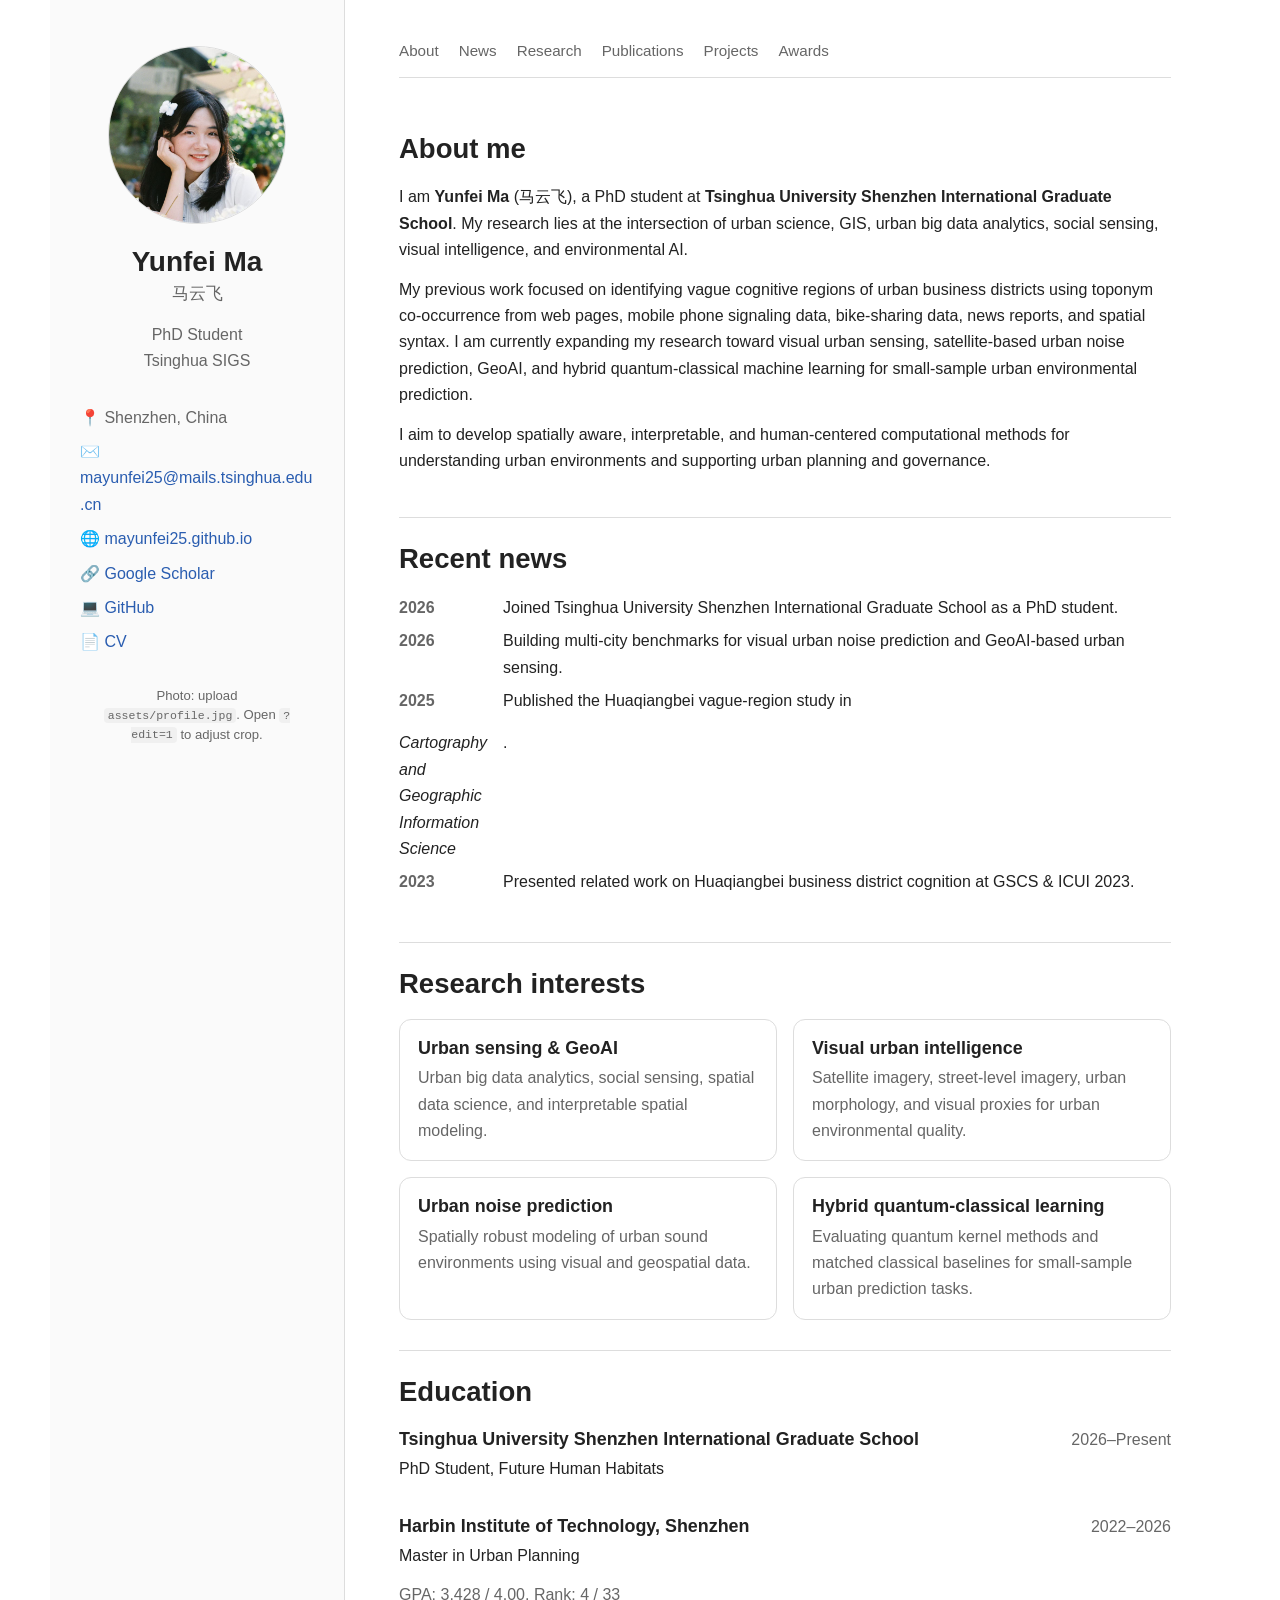
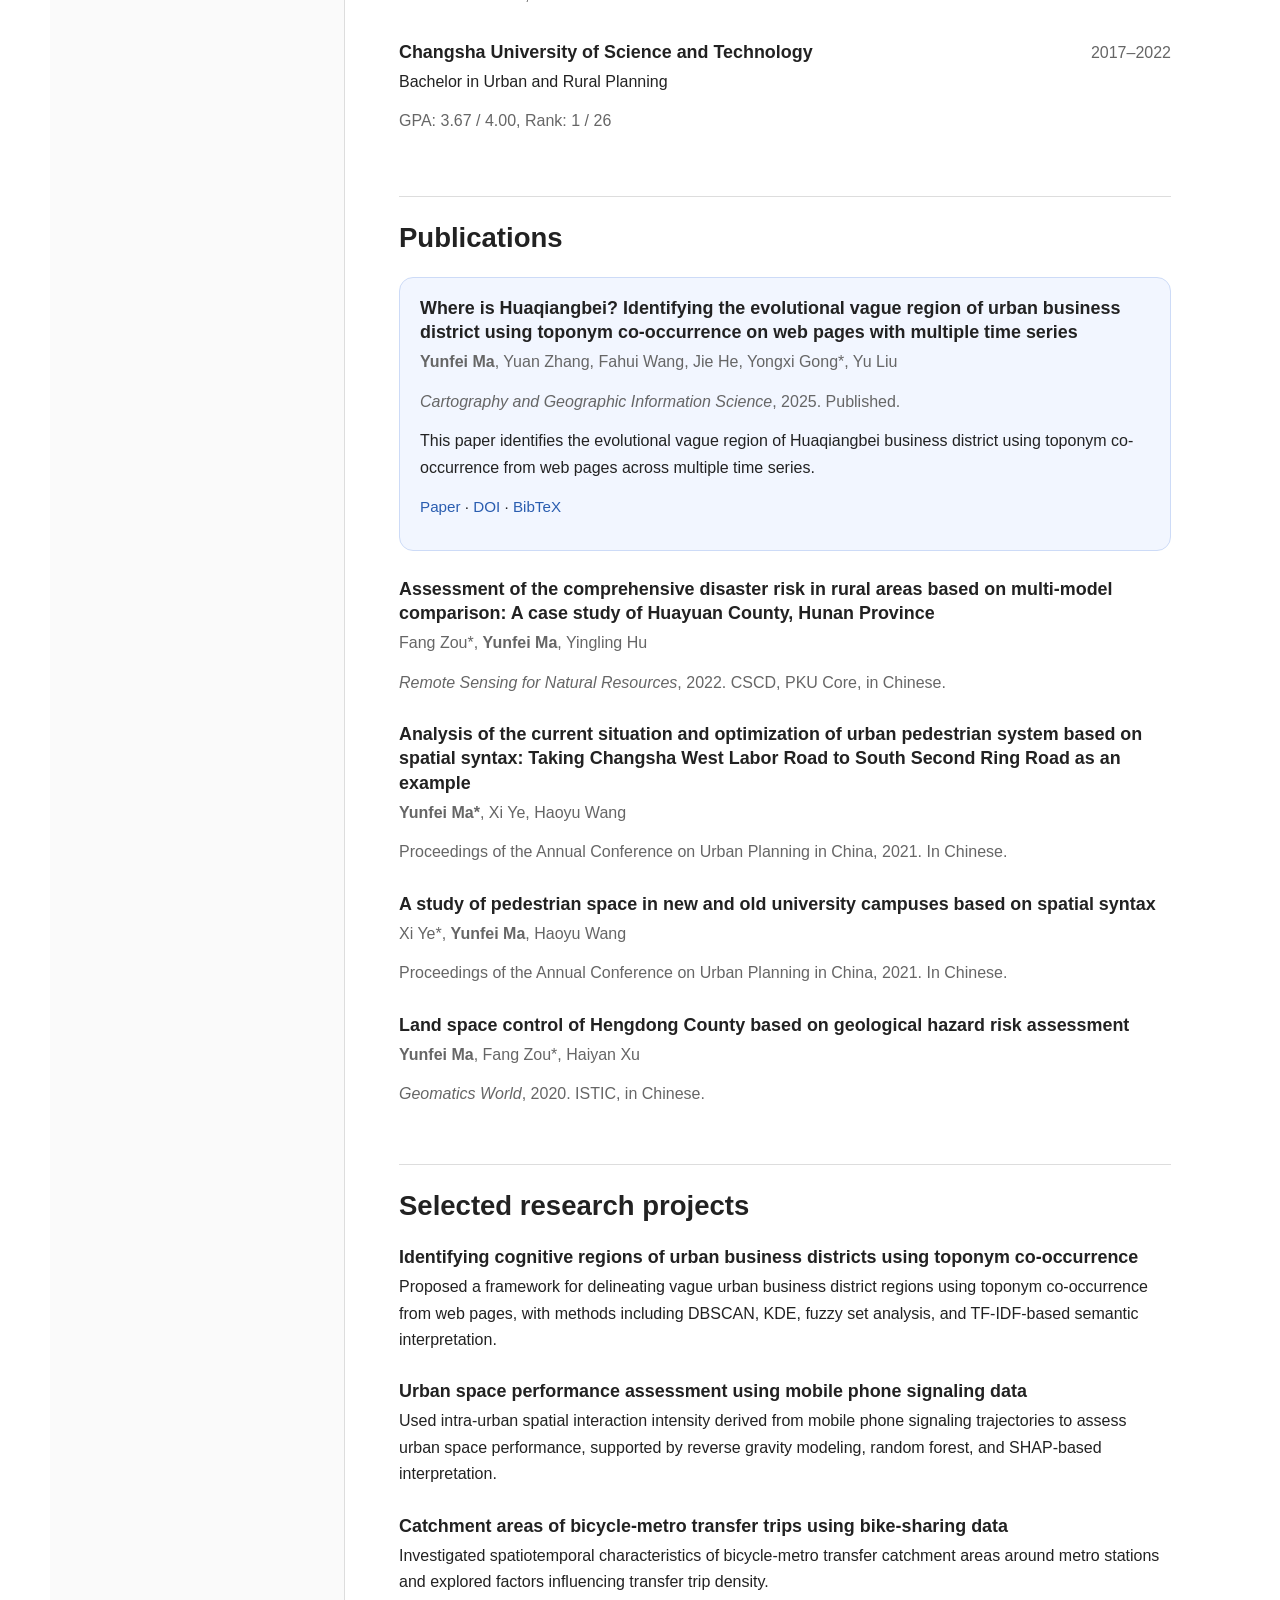
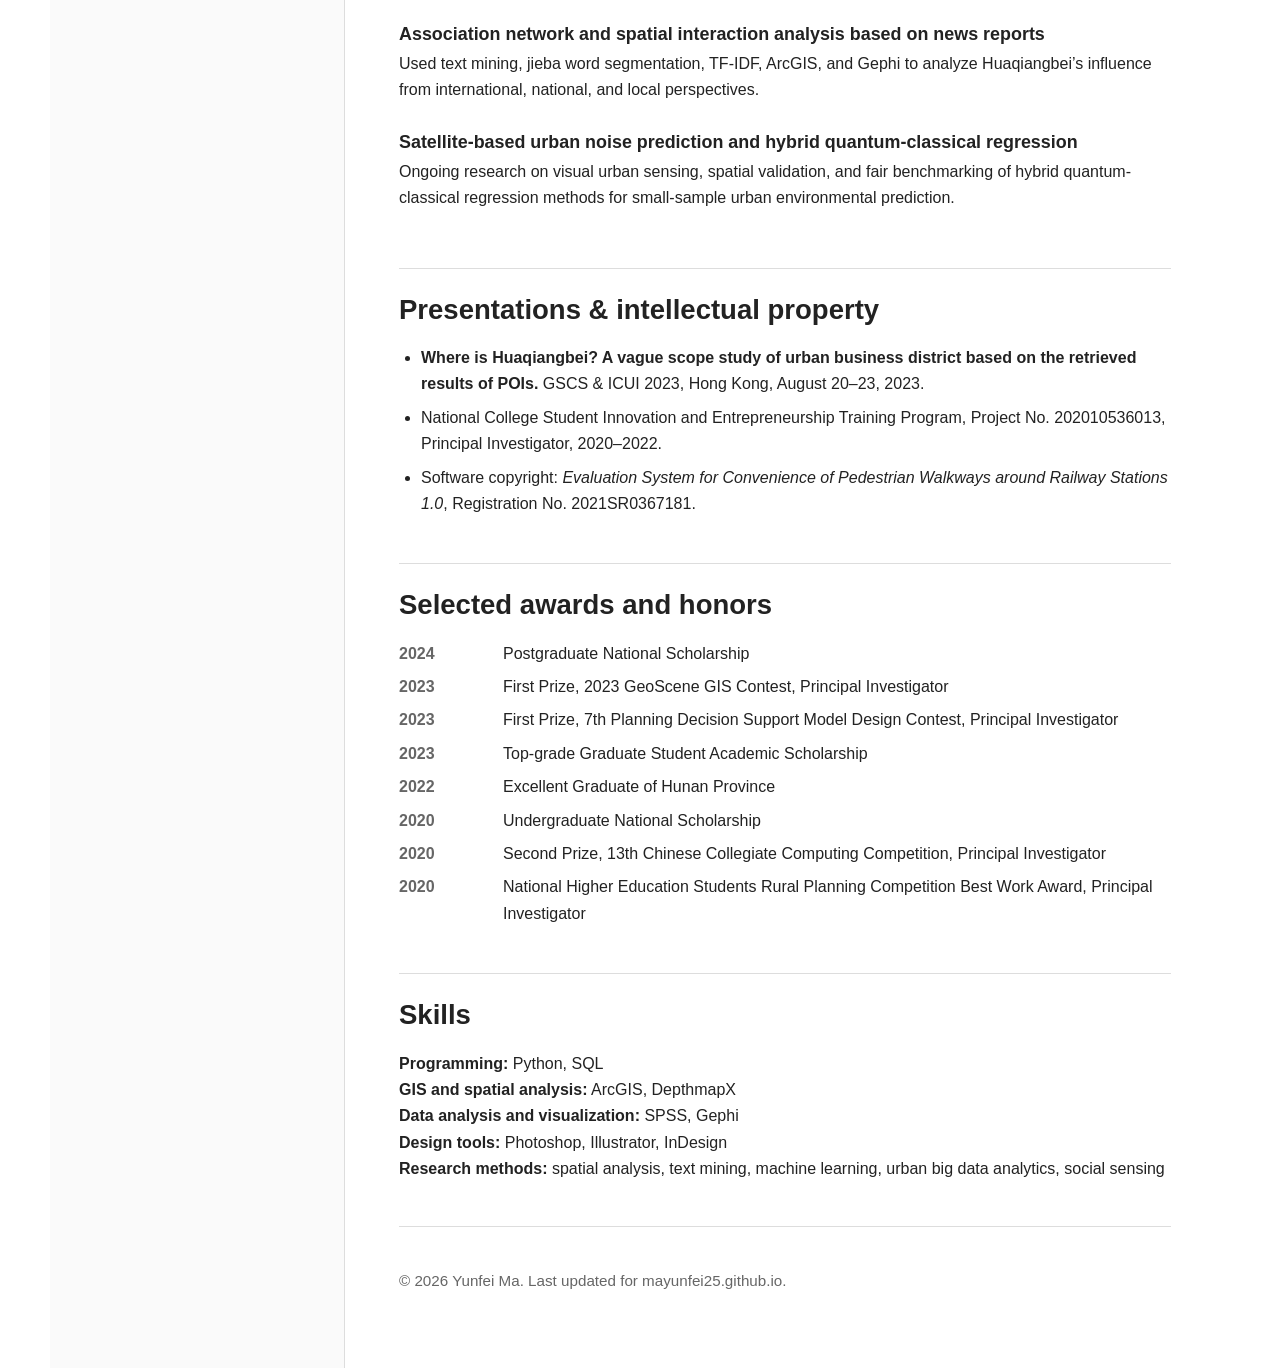
==== index.html @ 568a724b "Add files via upload" ====
<!DOCTYPE html>
<html lang="en">
<head>
  <meta charset="UTF-8" />
  <meta name="viewport" content="width=device-width, initial-scale=1.0" />
  <title>Yunfei Ma | Academic Homepage</title>
  <meta name="description" content="Yunfei Ma's academic homepage: urban sensing, GeoAI, urban big data analytics, visual intelligence, and environmental AI." />
  <link rel="stylesheet" href="styles.css" />
</head>

<body>
  <div class="page">
    <aside class="sidebar">
      <div class="profile">
        <div class="portrait-frame" aria-label="Yunfei Ma portrait">
          <img
            class="portrait"
            src="assets/profile.jpg"
            alt="Yunfei Ma portrait"
            onerror="this.style.display='none';"
          />
          <div class="portrait-fallback">YM</div>
        </div>

        <h1>Yunfei Ma</h1>
        <p class="name-cn">马云飞</p>
        <p class="role">
          PhD Student<br />
          Tsinghua SIGS
        </p>

        <ul class="profile-list">
          <li>📍 Shenzhen, China</li>
          <li>✉️ <a href="mailto:mayunfei25@mails.tsinghua.edu.cn">mayunfei25@mails.tsinghua.edu.cn</a></li>
          <li>🌐 <a href="https://mayunfei25.github.io/">mayunfei25.github.io</a></li>
          <li>🔗 <a href="#">Google Scholar</a></li>
          <li>💻 <a href="#">GitHub</a></li>
          <li>📄 <a href="#">CV</a></li>
        </ul>

        <p class="photo-note">
          Photo: upload <code>assets/profile.jpg</code>. Open <code>?edit=1</code> to adjust crop.
        </p>
      </div>
    </aside>

    <main class="content">
      <nav class="topnav">
        <a href="#about">About</a>
        <a href="#news">News</a>
        <a href="#research">Research</a>
        <a href="#publications">Publications</a>
        <a href="#projects">Projects</a>
        <a href="#awards">Awards</a>
      </nav>

      <section id="about" class="section">
        <h2>About me</h2>
        <p>
          I am <strong>Yunfei Ma</strong> (马云飞), a PhD student at
          <strong>Tsinghua University Shenzhen International Graduate School</strong>.
          My research lies at the intersection of urban science, GIS, urban big data analytics,
          social sensing, visual intelligence, and environmental AI.
        </p>
        <p>
          My previous work focused on identifying vague cognitive regions of urban business districts
          using toponym co-occurrence from web pages, mobile phone signaling data, bike-sharing data,
          news reports, and spatial syntax. I am currently expanding my research toward visual urban sensing,
          satellite-based urban noise prediction, GeoAI, and hybrid quantum-classical machine learning for
          small-sample urban environmental prediction.
        </p>
        <p>
          I aim to develop spatially aware, interpretable, and human-centered computational methods
          for understanding urban environments and supporting urban planning and governance.
        </p>
      </section>

      <section id="news" class="section">
        <h2>Recent news</h2>
        <ul class="news-list">
          <li><span>2026</span> Joined Tsinghua University Shenzhen International Graduate School as a PhD student.</li>
          <li><span>2026</span> Building multi-city benchmarks for visual urban noise prediction and GeoAI-based urban sensing.</li>
          <li><span>2025</span> Published the Huaqiangbei vague-region study in <em>Cartography and Geographic Information Science</em>.</li>
          <li><span>2023</span> Presented related work on Huaqiangbei business district cognition at GSCS &amp; ICUI 2023.</li>
        </ul>
      </section>

      <section id="research" class="section">
        <h2>Research interests</h2>
        <div class="interest-grid">
          <div>
            <h3>Urban sensing &amp; GeoAI</h3>
            <p>Urban big data analytics, social sensing, spatial data science, and interpretable spatial modeling.</p>
          </div>
          <div>
            <h3>Visual urban intelligence</h3>
            <p>Satellite imagery, street-level imagery, urban morphology, and visual proxies for urban environmental quality.</p>
          </div>
          <div>
            <h3>Urban noise prediction</h3>
            <p>Spatially robust modeling of urban sound environments using visual and geospatial data.</p>
          </div>
          <div>
            <h3>Hybrid quantum-classical learning</h3>
            <p>Evaluating quantum kernel methods and matched classical baselines for small-sample urban prediction tasks.</p>
          </div>
        </div>
      </section>

      <section id="education" class="section">
        <h2>Education</h2>

        <div class="entry">
          <div class="entry-main">
            <h3>Tsinghua University Shenzhen International Graduate School</h3>
            <p>PhD Student, Future Human Habitats</p>
          </div>
          <div class="entry-date">2026–Present</div>
        </div>

        <div class="entry">
          <div class="entry-main">
            <h3>Harbin Institute of Technology, Shenzhen</h3>
            <p>Master in Urban Planning</p>
            <p class="muted">GPA: 3.428 / 4.00, Rank: 4 / 33</p>
          </div>
          <div class="entry-date">2022–2026</div>
        </div>

        <div class="entry">
          <div class="entry-main">
            <h3>Changsha University of Science and Technology</h3>
            <p>Bachelor in Urban and Rural Planning</p>
            <p class="muted">GPA: 3.67 / 4.00, Rank: 1 / 26</p>
          </div>
          <div class="entry-date">2017–2022</div>
        </div>
      </section>

      <section id="publications" class="section">
        <h2>Publications</h2>

        <article class="publication featured">
          <h3>
            Where is Huaqiangbei? Identifying the evolutional vague region of urban business district using
            toponym co-occurrence on web pages with multiple time series
          </h3>
          <p class="authors">
            <strong>Yunfei Ma</strong>, Yuan Zhang, Fahui Wang, Jie He, Yongxi Gong*, Yu Liu
          </p>
          <p class="venue">
            <em>Cartography and Geographic Information Science</em>, 2025. Published.
          </p>
          <p>
            This paper identifies the evolutional vague region of Huaqiangbei business district using
            toponym co-occurrence from web pages across multiple time series.
          </p>
          <p class="links">
            <a href="#">Paper</a> · <a href="#">DOI</a> · <a href="#">BibTeX</a>
          </p>
        </article>

        <article class="publication">
          <h3>
            Assessment of the comprehensive disaster risk in rural areas based on multi-model comparison:
            A case study of Huayuan County, Hunan Province
          </h3>
          <p class="authors">Fang Zou*, <strong>Yunfei Ma</strong>, Yingling Hu</p>
          <p class="venue"><em>Remote Sensing for Natural Resources</em>, 2022. CSCD, PKU Core, in Chinese.</p>
        </article>

        <article class="publication">
          <h3>
            Analysis of the current situation and optimization of urban pedestrian system based on spatial syntax:
            Taking Changsha West Labor Road to South Second Ring Road as an example
          </h3>
          <p class="authors"><strong>Yunfei Ma*</strong>, Xi Ye, Haoyu Wang</p>
          <p class="venue">Proceedings of the Annual Conference on Urban Planning in China, 2021. In Chinese.</p>
        </article>

        <article class="publication">
          <h3>A study of pedestrian space in new and old university campuses based on spatial syntax</h3>
          <p class="authors">Xi Ye*, <strong>Yunfei Ma</strong>, Haoyu Wang</p>
          <p class="venue">Proceedings of the Annual Conference on Urban Planning in China, 2021. In Chinese.</p>
        </article>

        <article class="publication">
          <h3>Land space control of Hengdong County based on geological hazard risk assessment</h3>
          <p class="authors"><strong>Yunfei Ma</strong>, Fang Zou*, Haiyan Xu</p>
          <p class="venue"><em>Geomatics World</em>, 2020. ISTIC, in Chinese.</p>
        </article>
      </section>

      <section id="projects" class="section">
        <h2>Selected research projects</h2>

        <article class="project">
          <h3>Identifying cognitive regions of urban business districts using toponym co-occurrence</h3>
          <p>
            Proposed a framework for delineating vague urban business district regions using toponym co-occurrence
            from web pages, with methods including DBSCAN, KDE, fuzzy set analysis, and TF-IDF-based semantic interpretation.
          </p>
        </article>

        <article class="project">
          <h3>Urban space performance assessment using mobile phone signaling data</h3>
          <p>
            Used intra-urban spatial interaction intensity derived from mobile phone signaling trajectories to assess
            urban space performance, supported by reverse gravity modeling, random forest, and SHAP-based interpretation.
          </p>
        </article>

        <article class="project">
          <h3>Catchment areas of bicycle-metro transfer trips using bike-sharing data</h3>
          <p>
            Investigated spatiotemporal characteristics of bicycle-metro transfer catchment areas around metro stations
            and explored factors influencing transfer trip density.
          </p>
        </article>

        <article class="project">
          <h3>Association network and spatial interaction analysis based on news reports</h3>
          <p>
            Used text mining, jieba word segmentation, TF-IDF, ArcGIS, and Gephi to analyze Huaqiangbei’s influence
            from international, national, and local perspectives.
          </p>
        </article>

        <article class="project">
          <h3>Satellite-based urban noise prediction and hybrid quantum-classical regression</h3>
          <p>
            Ongoing research on visual urban sensing, spatial validation, and fair benchmarking of hybrid
            quantum-classical regression methods for small-sample urban environmental prediction.
          </p>
        </article>
      </section>

      <section id="presentations" class="section">
        <h2>Presentations &amp; intellectual property</h2>
        <ul>
          <li>
            <strong>Where is Huaqiangbei? A vague scope study of urban business district based on the retrieved results of POIs.</strong>
            GSCS &amp; ICUI 2023, Hong Kong, August 20–23, 2023.
          </li>
          <li>
            National College Student Innovation and Entrepreneurship Training Program,
            Project No. 202010536013, Principal Investigator, 2020–2022.
          </li>
          <li>
            Software copyright: <em>Evaluation System for Convenience of Pedestrian Walkways around Railway Stations 1.0</em>,
            Registration No. 2021SR0367181.
          </li>
        </ul>
      </section>

      <section id="awards" class="section">
        <h2>Selected awards and honors</h2>
        <ul class="award-list">
          <li><span>2024</span> Postgraduate National Scholarship</li>
          <li><span>2023</span> First Prize, 2023 GeoScene GIS Contest, Principal Investigator</li>
          <li><span>2023</span> First Prize, 7th Planning Decision Support Model Design Contest, Principal Investigator</li>
          <li><span>2023</span> Top-grade Graduate Student Academic Scholarship</li>
          <li><span>2022</span> Excellent Graduate of Hunan Province</li>
          <li><span>2020</span> Undergraduate National Scholarship</li>
          <li><span>2020</span> Second Prize, 13th Chinese Collegiate Computing Competition, Principal Investigator</li>
          <li><span>2020</span> National Higher Education Students Rural Planning Competition Best Work Award, Principal Investigator</li>
        </ul>
      </section>

      <section id="skills" class="section">
        <h2>Skills</h2>
        <p>
          <strong>Programming:</strong> Python, SQL<br />
          <strong>GIS and spatial analysis:</strong> ArcGIS, DepthmapX<br />
          <strong>Data analysis and visualization:</strong> SPSS, Gephi<br />
          <strong>Design tools:</strong> Photoshop, Illustrator, InDesign<br />
          <strong>Research methods:</strong> spatial analysis, text mining, machine learning, urban big data analytics, social sensing
        </p>
      </section>

      <footer class="footer">
        <p>© 2026 Yunfei Ma. Last updated for mayunfei25.github.io.</p>
      </footer>
    </main>
  </div>

  <div id="cropEditor" class="crop-editor" aria-live="polite">
    <div class="crop-editor-header">
      <strong>Photo crop editor</strong>
      <button type="button" id="closeCropEditor">×</button>
    </div>

    <p class="crop-editor-help">
      Drag sliders until the portrait looks right. Then copy the CSS values into <code>styles.css</code>.
    </p>

    <label>
      Left / right
      <input id="cropX" type="range" min="0" max="100" step="1" value="50" />
      <span id="cropXValue">50%</span>
    </label>

    <label>
      Up / down
      <input id="cropY" type="range" min="0" max="100" step="1" value="38" />
      <span id="cropYValue">38%</span>
    </label>

    <label>
      Zoom
      <input id="cropScale" type="range" min="1" max="2" step="0.01" value="1.10" />
      <span id="cropScaleValue">1.10</span>
    </label>

    <div class="crop-editor-actions">
      <button type="button" id="copyCropCss">Copy CSS</button>
      <button type="button" id="resetCrop">Reset</button>
    </div>

    <textarea id="cropCssOutput" readonly></textarea>
  </div>

  <script src="script.js"></script>
</body>
</html>
---- styles.css ----
* {
  box-sizing: border-box;
}

:root {
  --text: #222222;
  --muted: #666666;
  --light: #f7f7f7;
  --line: #dddddd;
  --link: #2a5db0;
  --link-hover: #123f7a;
  --sidebar: #fafafa;
  --accent-bg: #f2f6ff;
  --accent-line: #cddbf7;
  --max-width: 1180px;

  /* Default portrait crop. You can replace these after using ?edit=1. */
  --portrait-x: 50%;
  --portrait-y: 38%;
  --portrait-scale: 1.10;
}

html {
  scroll-behavior: smooth;
}

body {
  margin: 0;
  color: var(--text);
  background: #ffffff;
  font-family: -apple-system, BlinkMacSystemFont, "Segoe UI", Roboto, "Helvetica Neue",
    Arial, "PingFang SC", "Microsoft YaHei", sans-serif;
  font-size: 16px;
  line-height: 1.65;
}

a {
  color: var(--link);
  text-decoration: none;
}

a:hover {
  color: var(--link-hover);
  text-decoration: underline;
}

code {
  font-family: "SFMono-Regular", Consolas, "Liberation Mono", Menlo, monospace;
  font-size: 0.88em;
  background: #f0f0f0;
  padding: 0.08rem 0.25rem;
  border-radius: 4px;
}

.page {
  max-width: var(--max-width);
  margin: 0 auto;
  display: grid;
  grid-template-columns: 295px minmax(0, 1fr);
  min-height: 100vh;
}

.sidebar {
  border-right: 1px solid var(--line);
  background: var(--sidebar);
  padding: 46px 30px;
}

.profile {
  position: sticky;
  top: 36px;
  text-align: center;
}

.portrait-frame {
  position: relative;
  width: 178px;
  height: 178px;
  margin: 0 auto;
  border-radius: 50%;
  overflow: hidden;
  border: 1px solid var(--line);
  background: #ffffff;
}

.portrait {
  position: relative;
  z-index: 2;
  width: 100%;
  height: 100%;
  display: block;
  object-fit: cover;
  object-position: var(--portrait-x) var(--portrait-y);
  transform: scale(var(--portrait-scale));
  transform-origin: var(--portrait-x) var(--portrait-y);
}

.portrait-fallback {
  position: absolute;
  inset: 0;
  z-index: 1;
  display: grid;
  place-items: center;
  background: linear-gradient(135deg, #f2f2f2, #e8e8e8);
  color: #777777;
  font-size: 2.4rem;
  font-weight: 700;
  letter-spacing: 0.02em;
}

.profile h1 {
  margin: 22px 0 2px;
  font-size: 1.75rem;
  line-height: 1.15;
}

.name-cn {
  margin: 0 0 14px;
  color: var(--muted);
  font-size: 1.05rem;
}

.role {
  color: var(--muted);
  margin: 0 0 22px;
}

.profile-list {
  list-style: none;
  padding: 0;
  margin: 0;
  text-align: left;
  display: inline-block;
  word-break: break-word;
}

.profile-list li {
  margin: 8px 0;
  color: var(--muted);
}

.photo-note {
  margin: 22px auto 0;
  max-width: 210px;
  color: var(--muted);
  font-size: 0.82rem;
  line-height: 1.45;
}

.content {
  padding: 38px 54px 60px;
  max-width: 880px;
}

.topnav {
  border-bottom: 1px solid var(--line);
  padding-bottom: 14px;
  margin-bottom: 30px;
  display: flex;
  gap: 20px;
  flex-wrap: wrap;
  font-size: 0.95rem;
}

.topnav a {
  color: var(--muted);
}

.topnav a:hover {
  color: var(--text);
}

.section {
  padding: 24px 0 30px;
  border-bottom: 1px solid var(--line);
}

.section h2 {
  margin: 0 0 18px;
  font-size: 1.72rem;
  line-height: 1.25;
  font-weight: 700;
}

.section h3 {
  margin: 0 0 5px;
  font-size: 1.12rem;
  line-height: 1.35;
}

.section p {
  margin: 0 0 13px;
}

.muted,
.authors,
.venue,
.entry-date {
  color: var(--muted);
}

ul {
  padding-left: 22px;
  margin-top: 0;
}

li {
  margin: 7px 0;
}

.news-list,
.award-list {
  list-style: none;
  padding-left: 0;
}

.news-list li,
.award-list li {
  display: grid;
  grid-template-columns: 88px 1fr;
  gap: 16px;
}

.news-list span,
.award-list span {
  font-weight: 700;
  color: var(--muted);
}

.interest-grid {
  display: grid;
  grid-template-columns: 1fr 1fr;
  gap: 16px;
}

.interest-grid div {
  border: 1px solid var(--line);
  border-radius: 12px;
  padding: 16px 18px;
  background: #ffffff;
}

.interest-grid p {
  color: var(--muted);
  margin-bottom: 0;
}

.entry {
  display: grid;
  grid-template-columns: 1fr auto;
  gap: 18px;
  margin: 18px 0;
}

.project,
.publication {
  margin: 22px 0 26px;
}

.publication.featured {
  border: 1px solid var(--accent-line);
  background: var(--accent-bg);
  border-radius: 14px;
  padding: 18px 20px;
}

.links {
  font-size: 0.95rem;
}

.footer {
  padding-top: 26px;
  color: var(--muted);
  font-size: 0.95rem;
}

/* Interactive crop editor. It only appears when the URL contains ?edit=1. */
.crop-editor {
  display: none;
  position: fixed;
  right: 22px;
  bottom: 22px;
  z-index: 9999;
  width: min(360px, calc(100vw - 44px));
  background: #ffffff;
  border: 1px solid var(--line);
  border-radius: 14px;
  box-shadow: 0 18px 60px rgba(0, 0, 0, 0.18);
  padding: 16px;
}

.crop-editor.is-visible {
  display: block;
}

.crop-editor-header {
  display: flex;
  justify-content: space-between;
  align-items: center;
  gap: 12px;
}

.crop-editor-header button {
  border: 0;
  background: #f0f0f0;
  border-radius: 999px;
  width: 28px;
  height: 28px;
  cursor: pointer;
  font-size: 18px;
}

.crop-editor-help {
  color: var(--muted);
  font-size: 0.9rem;
  margin: 10px 0 14px;
}

.crop-editor label {
  display: grid;
  grid-template-columns: 88px 1fr 48px;
  gap: 10px;
  align-items: center;
  margin: 12px 0;
  color: var(--muted);
  font-size: 0.92rem;
}

.crop-editor input[type="range"] {
  width: 100%;
}

.crop-editor-actions {
  display: flex;
  gap: 8px;
  margin: 14px 0 10px;
}

.crop-editor-actions button {
  border: 1px solid var(--line);
  background: #f7f7f7;
  border-radius: 8px;
  padding: 8px 10px;
  cursor: pointer;
}

.crop-editor textarea {
  width: 100%;
  min-height: 92px;
  resize: vertical;
  border: 1px solid var(--line);
  border-radius: 8px;
  padding: 10px;
  font-family: "SFMono-Regular", Consolas, "Liberation Mono", Menlo, monospace;
  font-size: 0.82rem;
  color: var(--text);
}

@media (max-width: 860px) {
  .page {
    display: block;
  }

  .sidebar {
    border-right: 0;
    border-bottom: 1px solid var(--line);
    padding: 28px 22px;
  }

  .profile {
    position: static;
  }

  .profile-list {
    text-align: center;
  }

  .content {
    padding: 28px 22px 48px;
    max-width: none;
  }

  .entry,
  .news-list li,
  .award-list li {
    grid-template-columns: 1fr;
    gap: 3px;
  }

  .interest-grid {
    grid-template-columns: 1fr;
  }

  .crop-editor {
    right: 12px;
    bottom: 12px;
    width: calc(100vw - 24px);
  }
}
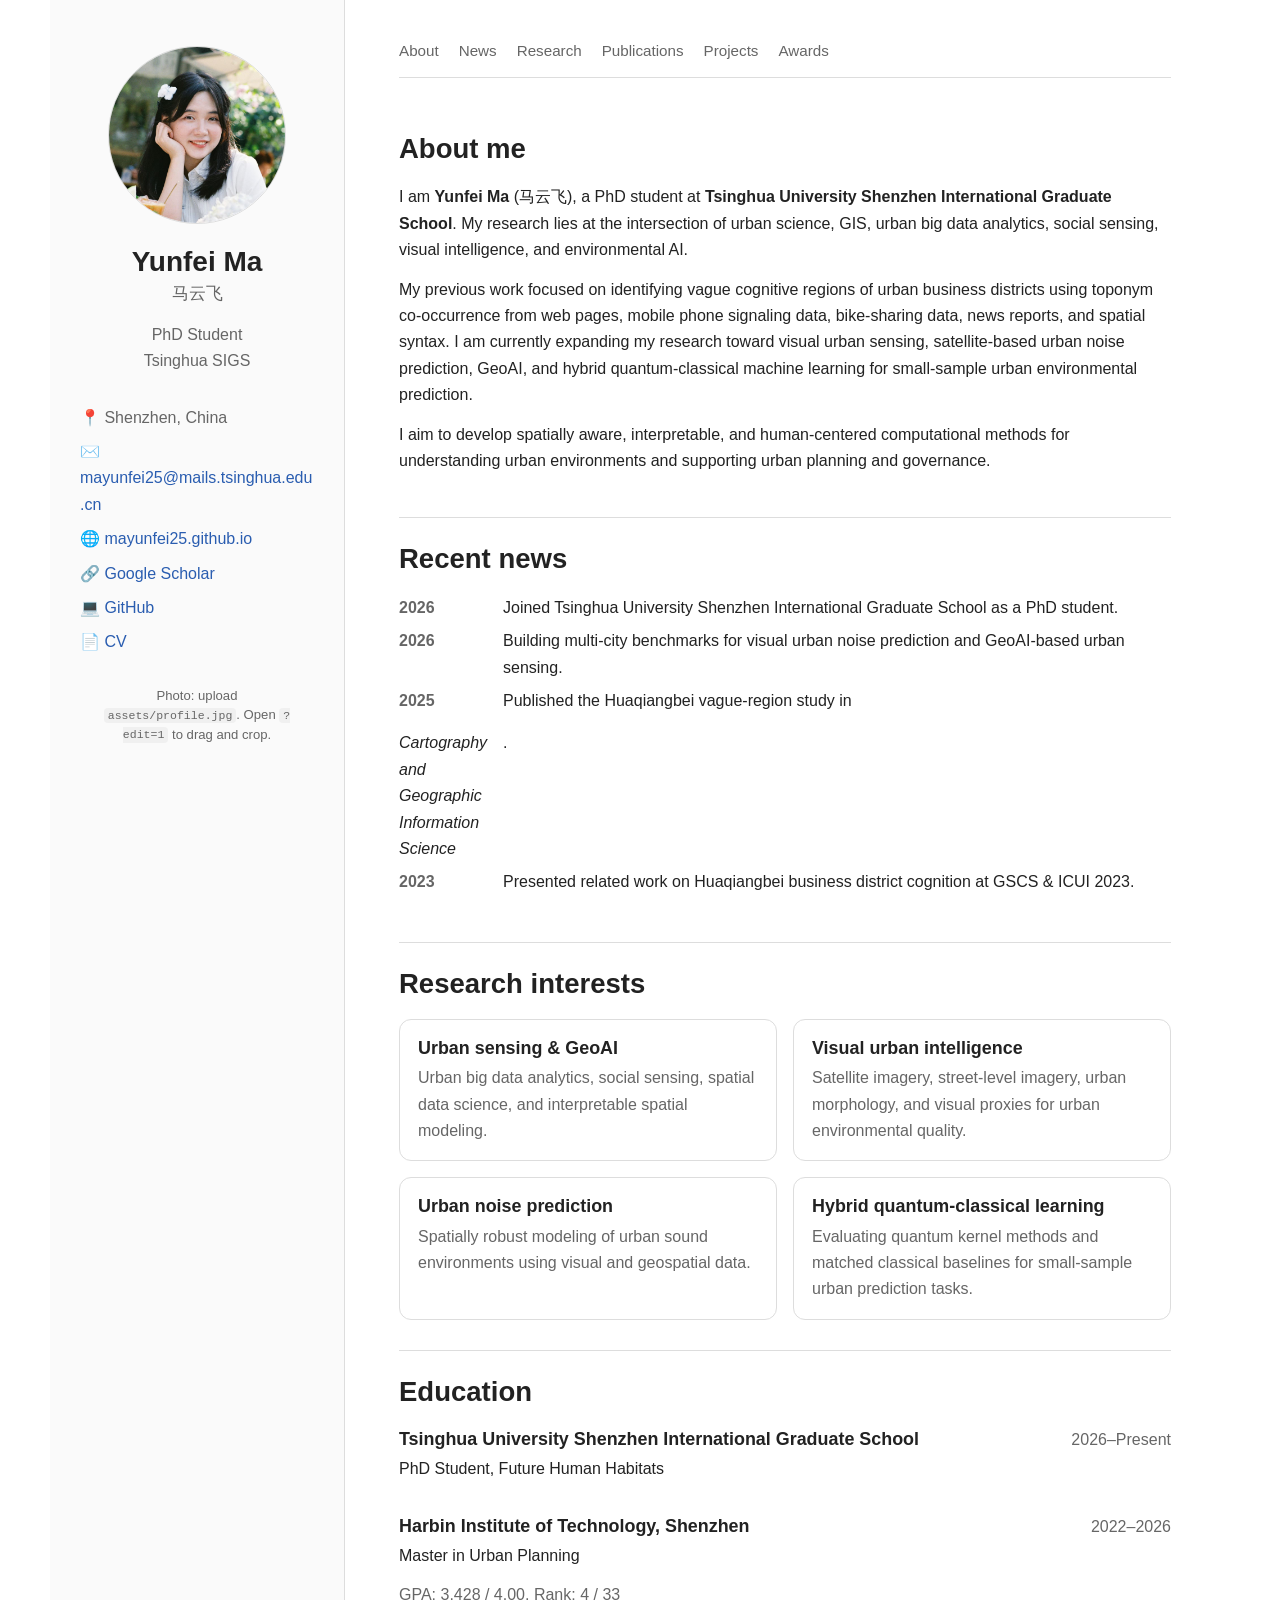
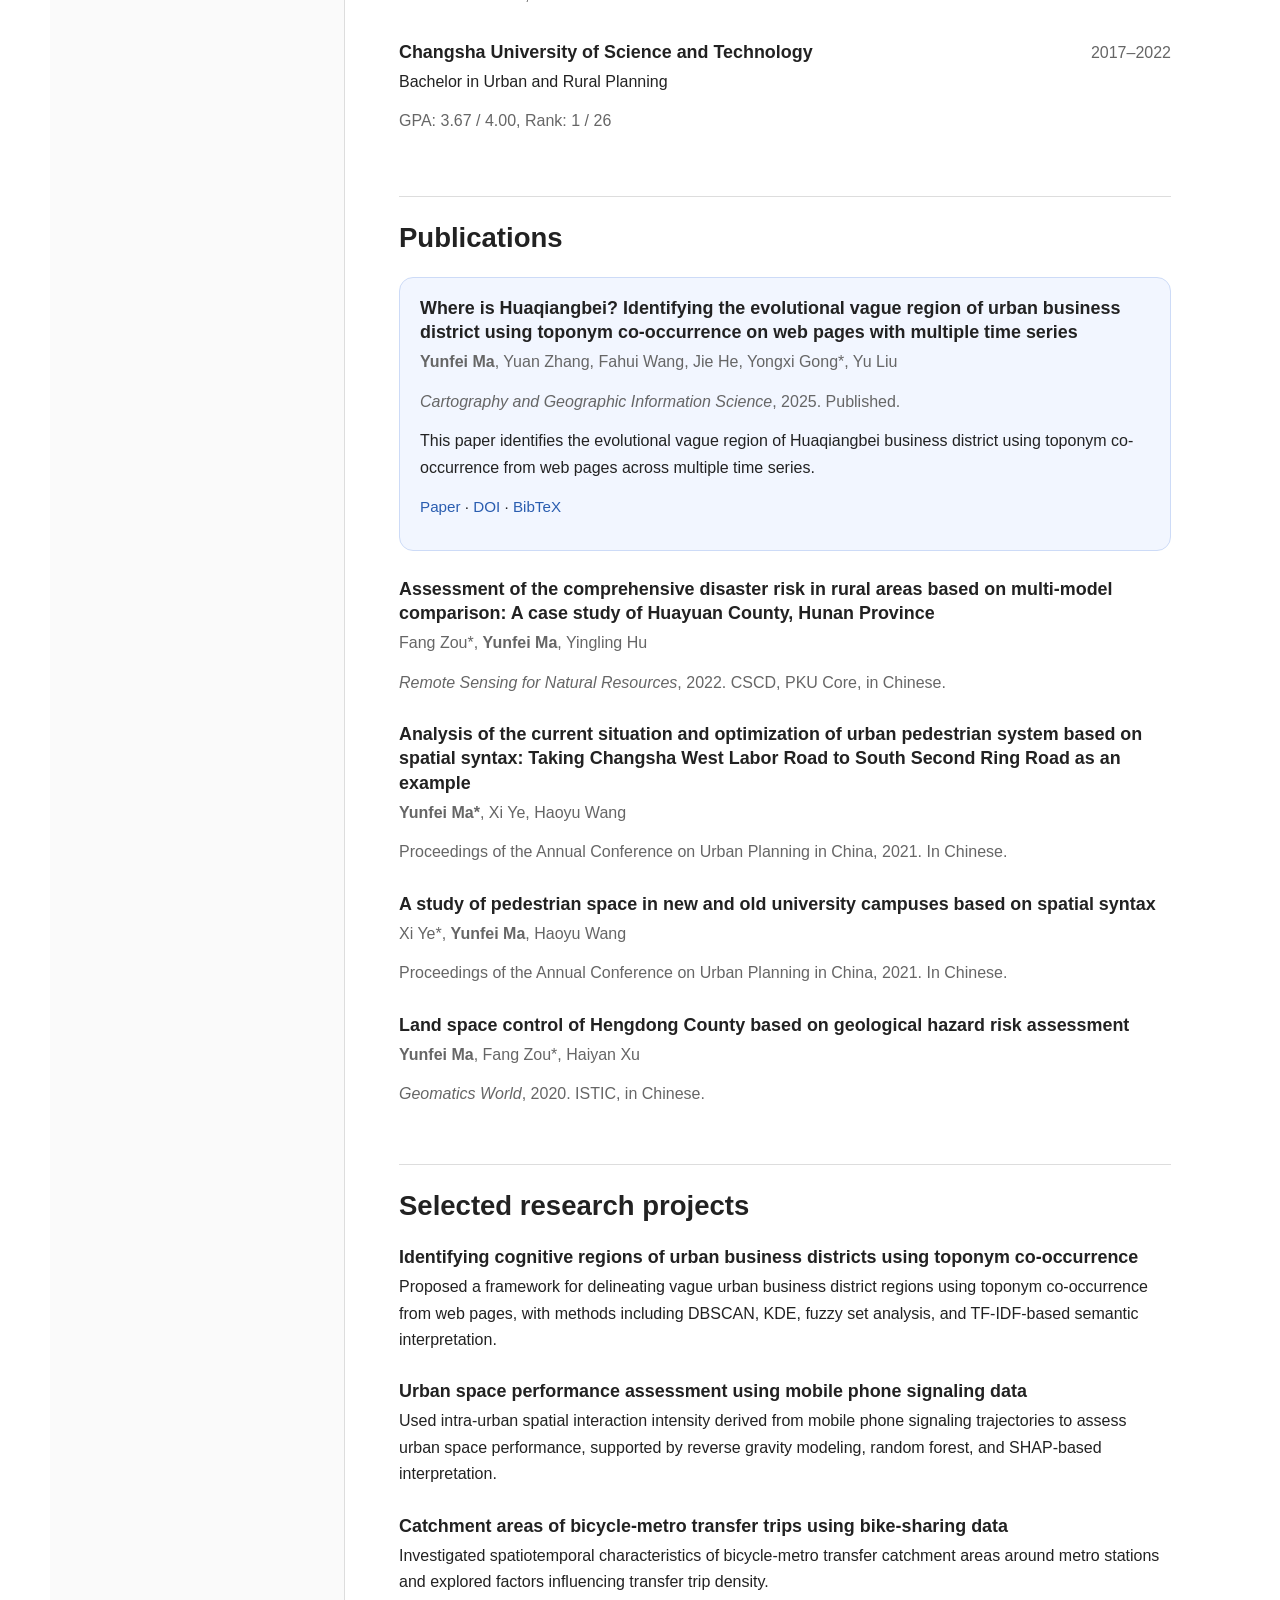
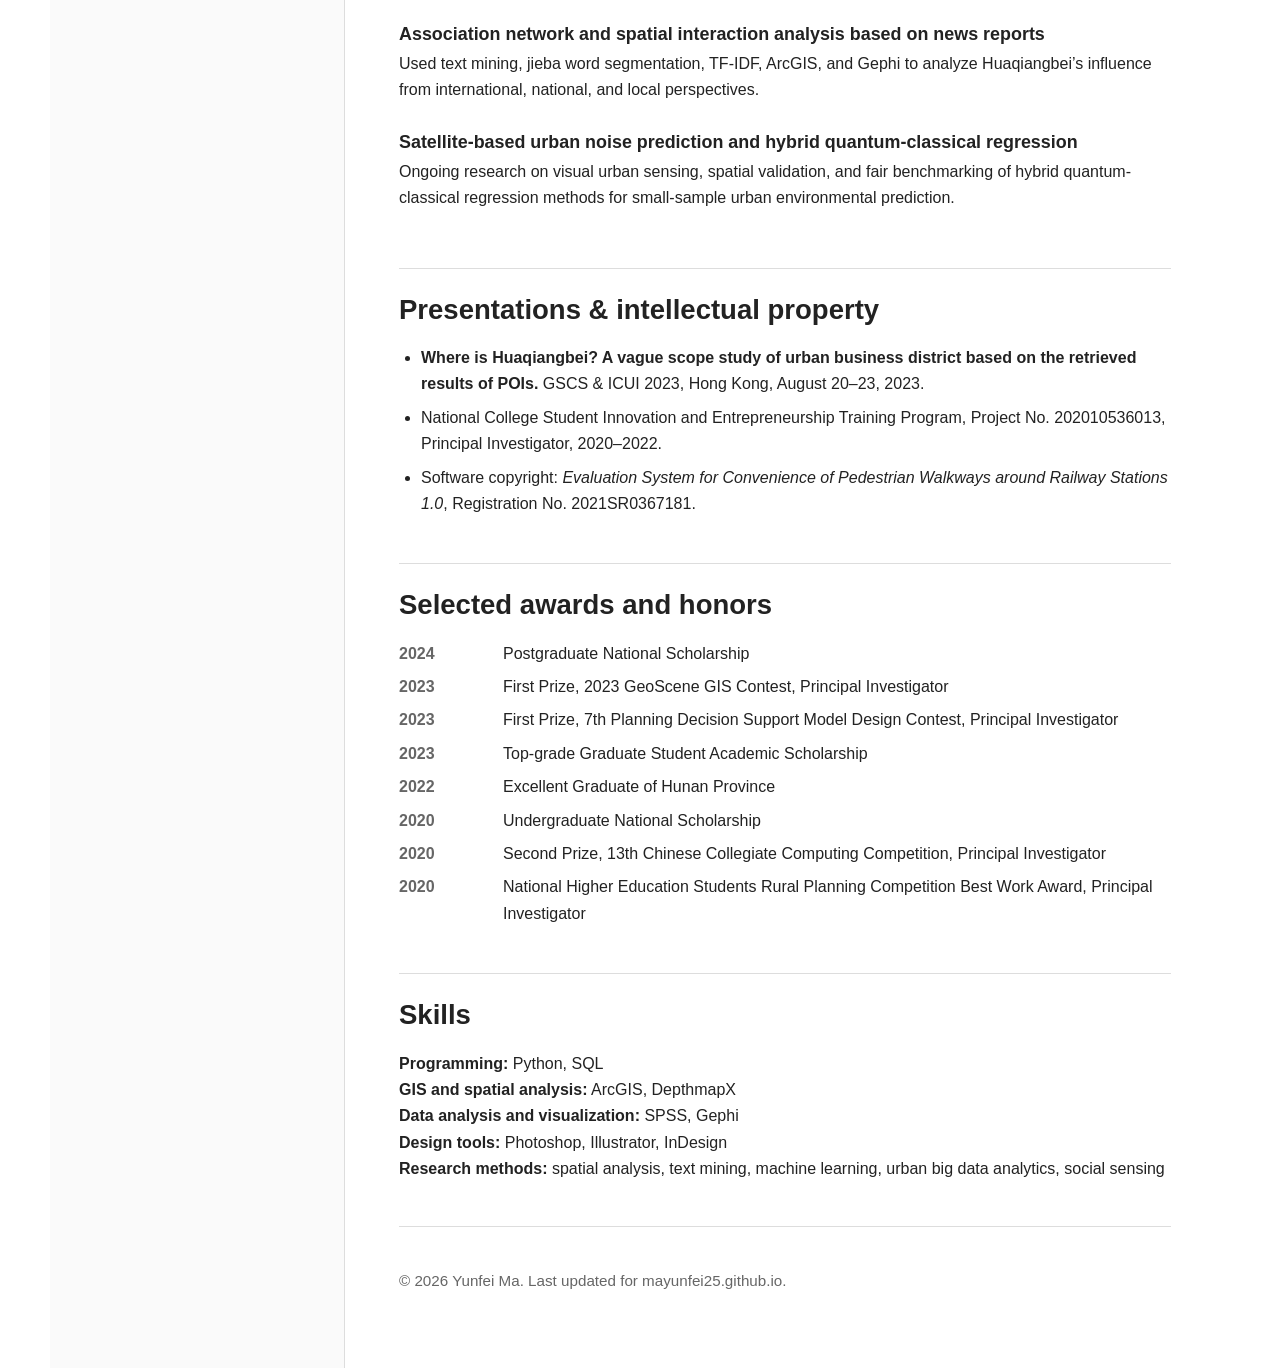
==== commit 29874704: "Add files via upload" ====
--- a/index.html
+++ b/index.html
@@ -12,9 +12,10 @@
   <div class="page">
     <aside class="sidebar">
       <div class="profile">
-        <div class="portrait-frame" aria-label="Yunfei Ma portrait">
+        <div class="portrait-frame" id="portraitFrame" aria-label="Yunfei Ma portrait">
           <img
             class="portrait"
+            id="portraitImage"
             src="assets/profile.jpg"
             alt="Yunfei Ma portrait"
             onerror="this.style.display='none';"
@@ -39,7 +40,7 @@
         </ul>
 
         <p class="photo-note">
-          Photo: upload <code>assets/profile.jpg</code>. Open <code>?edit=1</code> to adjust crop.
+          Photo: upload <code>assets/profile.jpg</code>. Open <code>?edit=1</code> to drag and crop.
         </p>
       </div>
     </aside>
@@ -286,38 +287,42 @@
 
   <div id="cropEditor" class="crop-editor" aria-live="polite">
     <div class="crop-editor-header">
-      <strong>Photo crop editor</strong>
-      <button type="button" id="closeCropEditor">×</button>
+      <strong>Realtime portrait editor</strong>
+      <button type="button" id="closeCropEditor" aria-label="Close editor">×</button>
     </div>
 
     <p class="crop-editor-help">
-      Drag sliders until the portrait looks right. Then copy the CSS values into <code>styles.css</code>.
+      Drag the portrait directly, or use sliders. This preview updates immediately in your browser.
     </p>
 
     <label>
-      Left / right
-      <input id="cropX" type="range" min="0" max="100" step="1" value="50" />
-      <span id="cropXValue">50%</span>
+      Move X
+      <input id="cropX" type="range" min="-120" max="120" step="1" value="0" />
+      <span id="cropXValue">0px</span>
     </label>
 
     <label>
-      Up / down
-      <input id="cropY" type="range" min="0" max="100" step="1" value="38" />
-      <span id="cropYValue">38%</span>
+      Move Y
+      <input id="cropY" type="range" min="-120" max="120" step="1" value="0" />
+      <span id="cropYValue">0px</span>
     </label>
 
     <label>
       Zoom
-      <input id="cropScale" type="range" min="1" max="2" step="0.01" value="1.10" />
-      <span id="cropScaleValue">1.10</span>
+      <input id="cropScale" type="range" min="1" max="2.5" step="0.01" value="1.15" />
+      <span id="cropScaleValue">1.15</span>
     </label>
 
     <div class="crop-editor-actions">
-      <button type="button" id="copyCropCss">Copy CSS</button>
+      <button type="button" id="copyCropCss">Copy final CSS</button>
       <button type="button" id="resetCrop">Reset</button>
     </div>
 
     <textarea id="cropCssOutput" readonly></textarea>
+
+    <p class="crop-editor-help small">
+      To make it public, paste the copied variables into the <code>:root</code> block in <code>styles.css</code>.
+    </p>
   </div>
 
   <script src="script.js"></script>
--- a/styles.css
+++ b/styles.css
@@ -14,10 +14,14 @@
   --accent-line: #cddbf7;
   --max-width: 1180px;
 
-  /* Default portrait crop. You can replace these after using ?edit=1. */
-  --portrait-x: 50%;
-  --portrait-y: 38%;
-  --portrait-scale: 1.10;
+  /*
+    Portrait crop variables.
+    Use https://mayunfei25.github.io/?edit=1 to adjust visually,
+    then replace these three values.
+  */
+  --portrait-move-x: 0px;
+  --portrait-move-y: 0px;
+  --portrait-scale: 1.15;
 }
 
 html {
@@ -83,16 +87,32 @@
   background: #ffffff;
 }
 
+.portrait-frame.editing {
+  outline: 3px solid rgba(42, 93, 176, 0.25);
+  cursor: grab;
+}
+
+.portrait-frame.editing:active {
+  cursor: grabbing;
+}
+
 .portrait {
-  position: relative;
+  position: absolute;
   z-index: 2;
+  top: 50%;
+  left: 50%;
   width: 100%;
   height: 100%;
+  max-width: none;
   display: block;
   object-fit: cover;
-  object-position: var(--portrait-x) var(--portrait-y);
-  transform: scale(var(--portrait-scale));
-  transform-origin: var(--portrait-x) var(--portrait-y);
+  user-select: none;
+  -webkit-user-drag: none;
+  transform:
+    translate(-50%, -50%)
+    translate(var(--portrait-move-x), var(--portrait-move-y))
+    scale(var(--portrait-scale));
+  transform-origin: center center;
 }
 
 .portrait-fallback {
@@ -274,14 +294,14 @@
   font-size: 0.95rem;
 }
 
-/* Interactive crop editor. It only appears when the URL contains ?edit=1. */
+/* Realtime crop editor. It appears only when the URL contains ?edit=1. */
 .crop-editor {
   display: none;
   position: fixed;
   right: 22px;
   bottom: 22px;
   z-index: 9999;
-  width: min(360px, calc(100vw - 44px));
+  width: min(380px, calc(100vw - 44px));
   background: #ffffff;
   border: 1px solid var(--line);
   border-radius: 14px;
@@ -316,9 +336,14 @@
   margin: 10px 0 14px;
 }
 
+.crop-editor-help.small {
+  font-size: 0.82rem;
+  margin-bottom: 0;
+}
+
 .crop-editor label {
   display: grid;
-  grid-template-columns: 88px 1fr 48px;
+  grid-template-columns: 72px 1fr 54px;
   gap: 10px;
   align-items: center;
   margin: 12px 0;
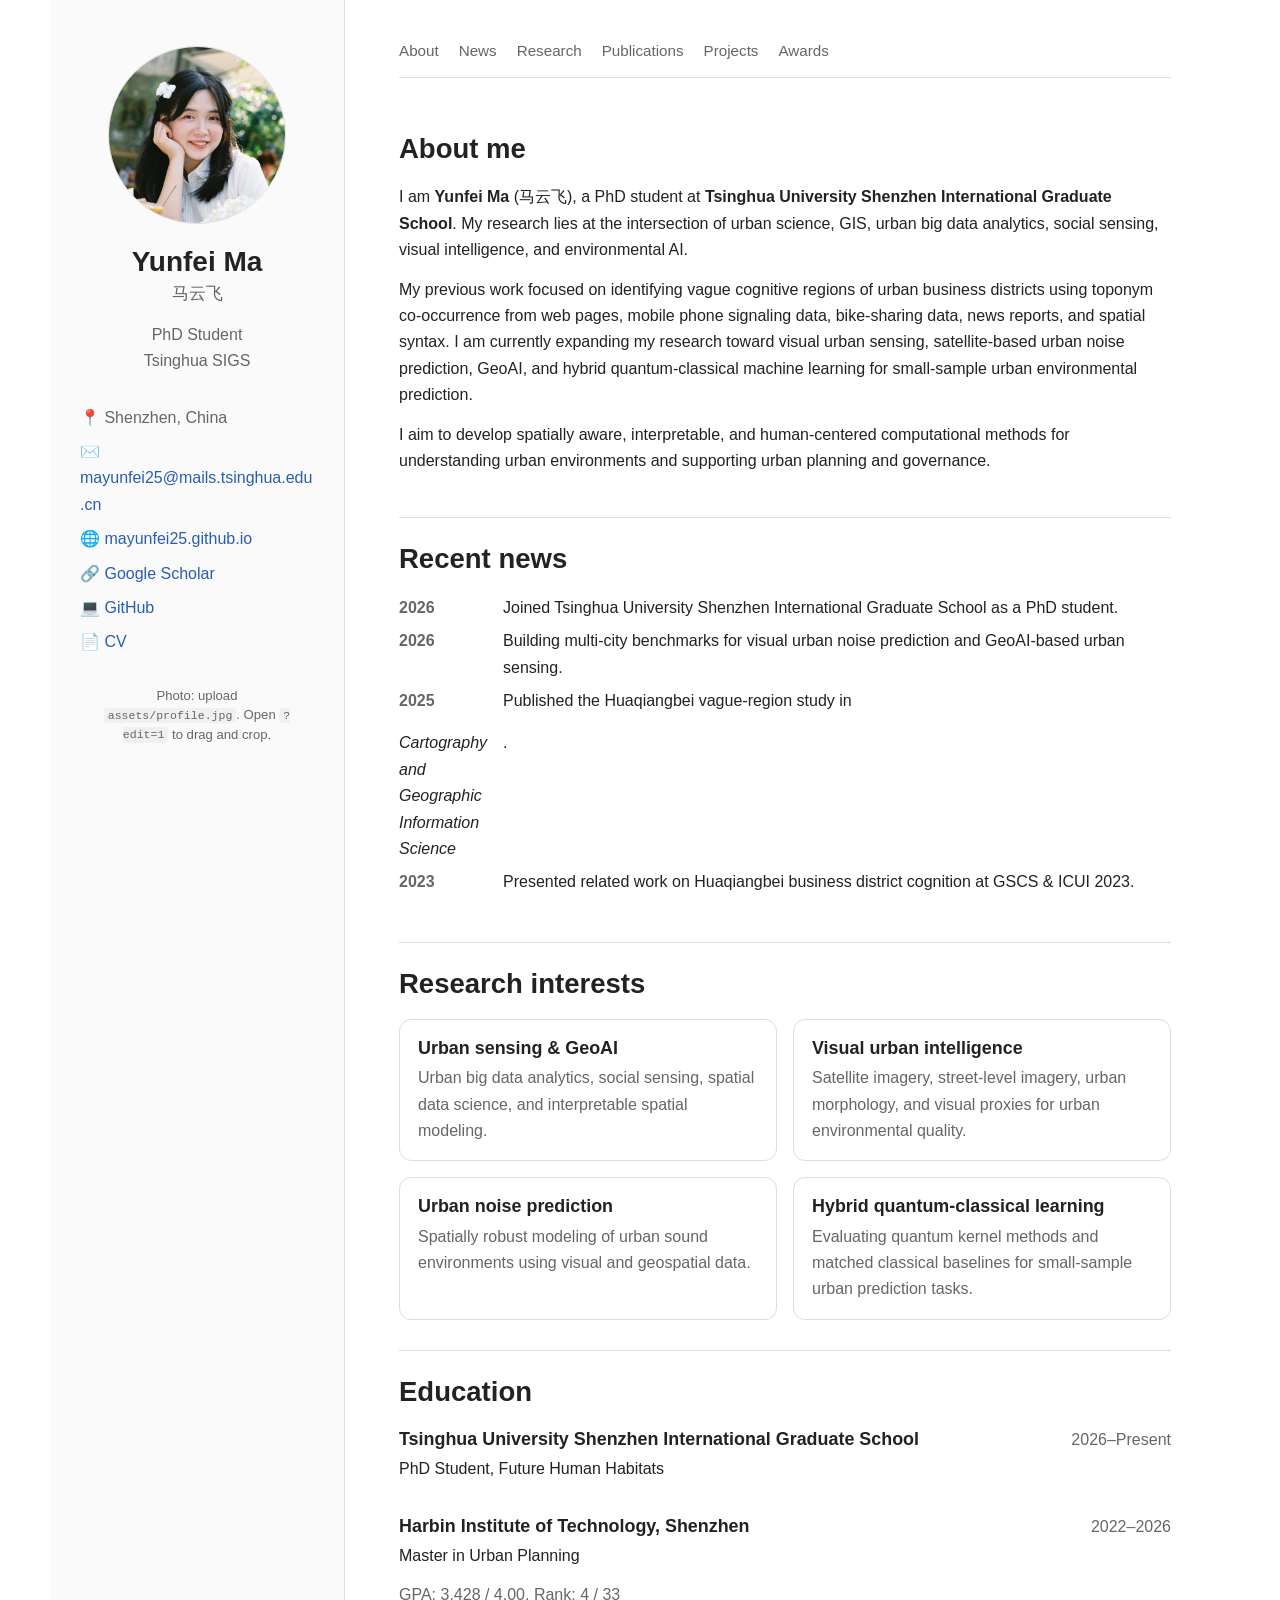
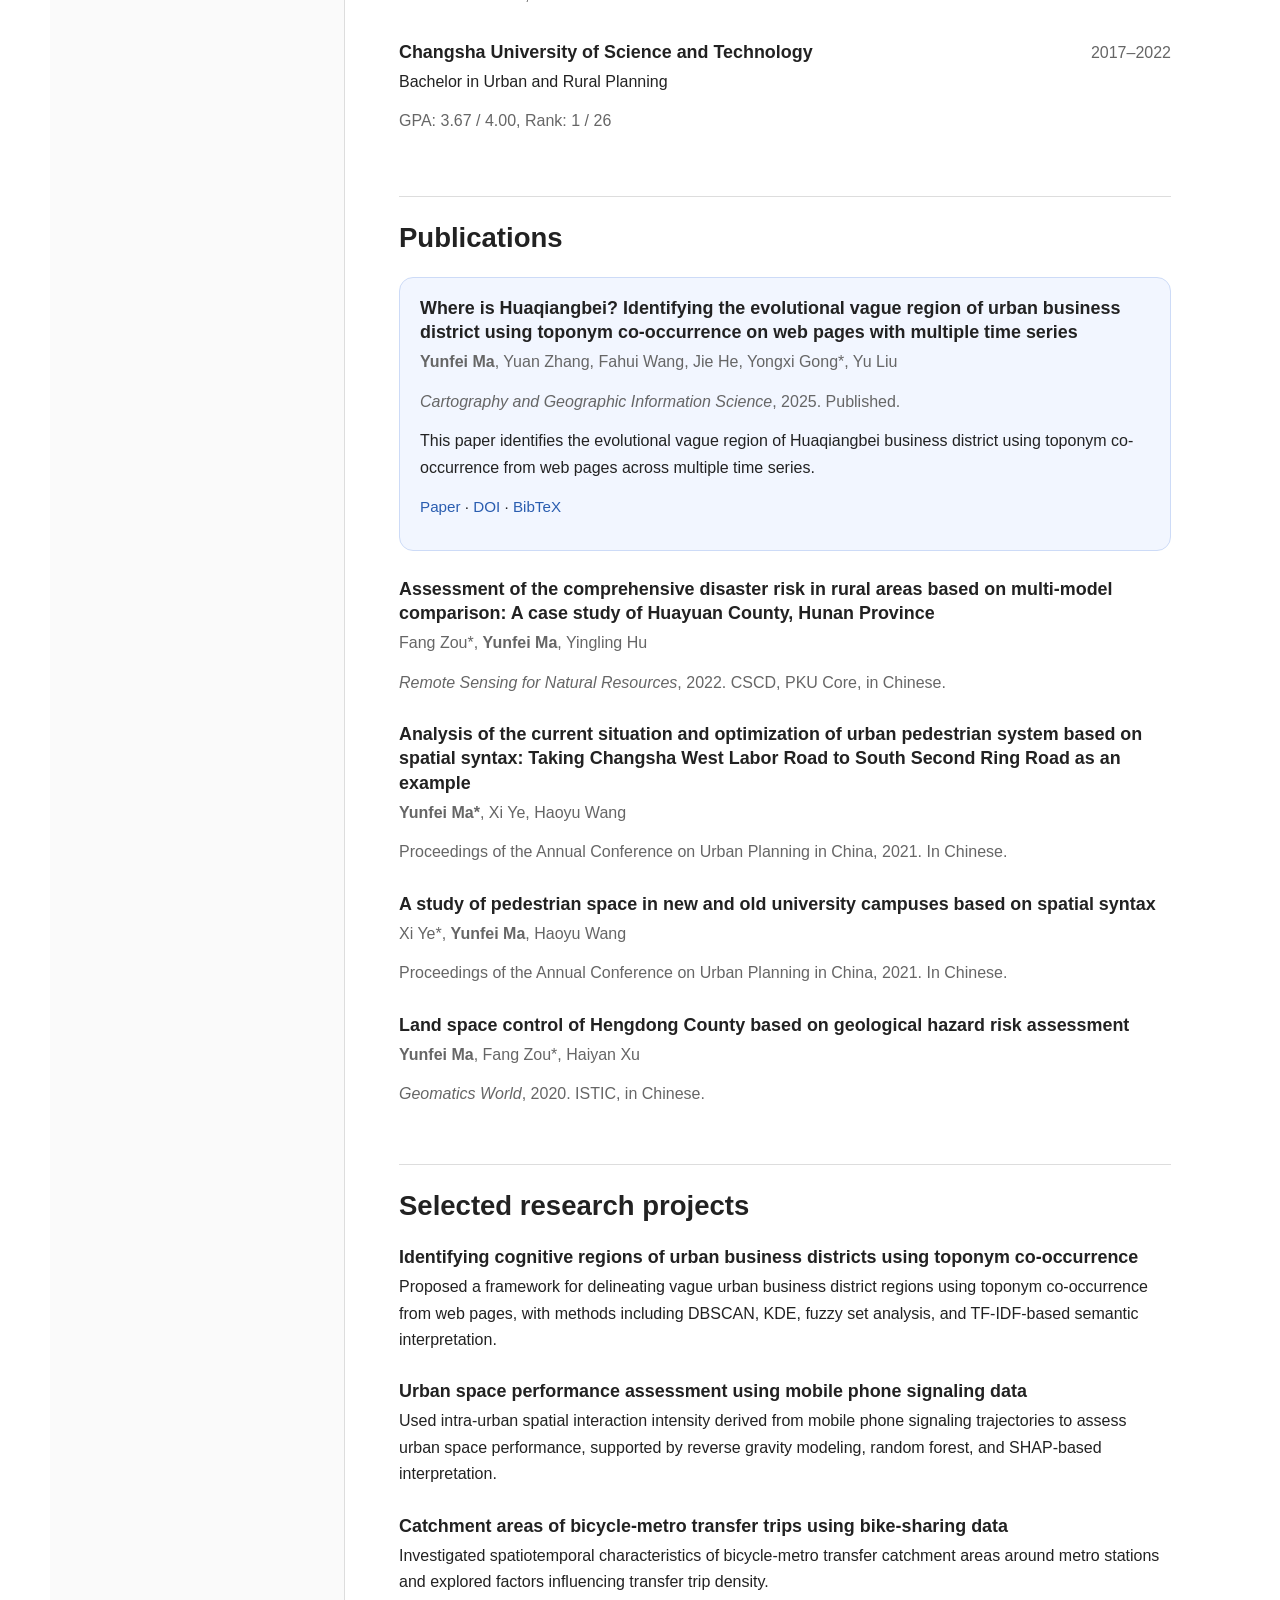
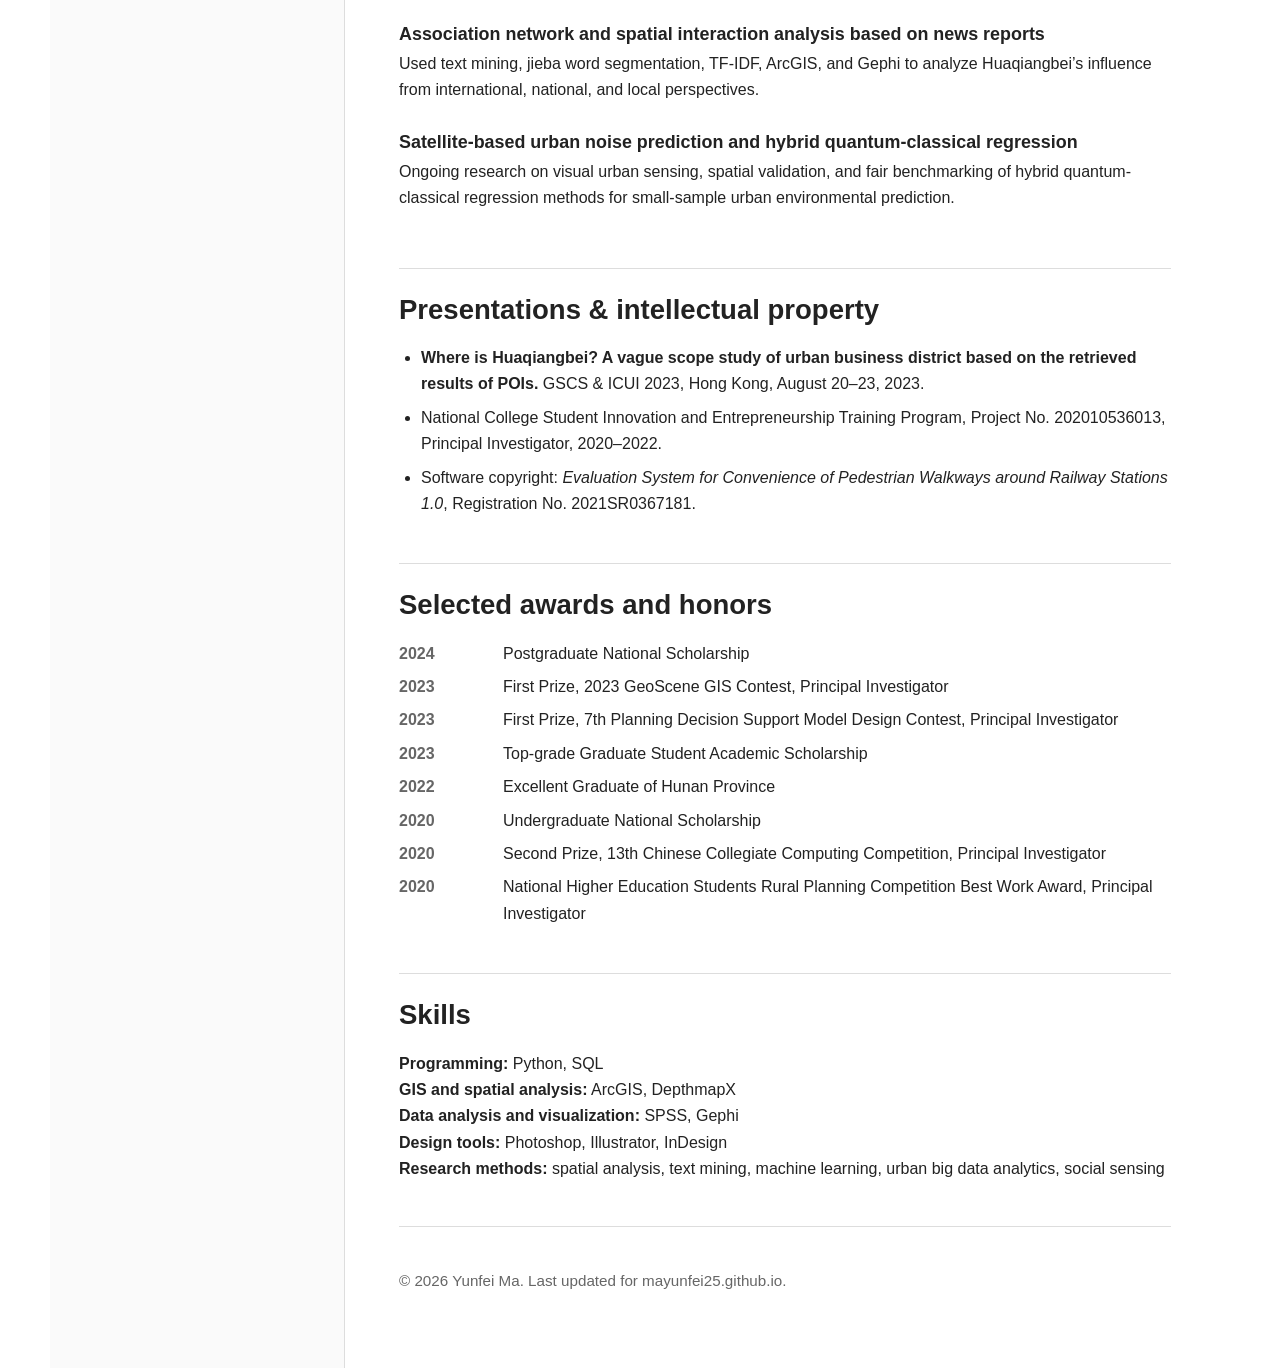
==== commit e7e3117c: "Add files via upload" ====
--- a/index.html
+++ b/index.html
@@ -292,25 +292,25 @@
     </div>
 
     <p class="crop-editor-help">
-      Drag the portrait directly, or use sliders. This preview updates immediately in your browser.
+      Drag the portrait directly. Use the mouse wheel or slider to zoom.
     </p>
 
     <label>
       Move X
-      <input id="cropX" type="range" min="-120" max="120" step="1" value="0" />
+      <input id="cropX" type="range" min="-220" max="220" step="1" value="0" />
       <span id="cropXValue">0px</span>
     </label>
 
     <label>
       Move Y
-      <input id="cropY" type="range" min="-120" max="120" step="1" value="0" />
+      <input id="cropY" type="range" min="-220" max="220" step="1" value="0" />
       <span id="cropYValue">0px</span>
     </label>
 
     <label>
       Zoom
-      <input id="cropScale" type="range" min="1" max="2.5" step="0.01" value="1.15" />
-      <span id="cropScaleValue">1.15</span>
+      <input id="cropScale" type="range" min="1" max="3" step="0.01" value="1.20" />
+      <span id="cropScaleValue">1.20</span>
     </label>
 
     <div class="crop-editor-actions">
@@ -321,7 +321,7 @@
     <textarea id="cropCssOutput" readonly></textarea>
 
     <p class="crop-editor-help small">
-      To make it public, paste the copied variables into the <code>:root</code> block in <code>styles.css</code>.
+      Paste the copied variables into the <code>:root</code> block in <code>styles.css</code>, then commit.
     </p>
   </div>
 
--- a/styles.css
+++ b/styles.css
@@ -21,7 +21,7 @@
   */
   --portrait-move-x: 0px;
   --portrait-move-y: 0px;
-  --portrait-scale: 1.15;
+  --portrait-scale: 1.20;
 }
 
 html {
@@ -101,11 +101,13 @@
   z-index: 2;
   top: 50%;
   left: 50%;
-  width: 100%;
-  height: 100%;
+  width: auto;
+  height: auto;
   max-width: none;
+  max-height: none;
+  min-width: 100%;
+  min-height: 100%;
   display: block;
-  object-fit: cover;
   user-select: none;
   -webkit-user-drag: none;
   transform:
@@ -113,6 +115,17 @@
     translate(var(--portrait-move-x), var(--portrait-move-y))
     scale(var(--portrait-scale));
   transform-origin: center center;
+}
+
+.portrait.is-landscape {
+  height: 100%;
+  width: auto;
+}
+
+.portrait.is-portrait,
+.portrait.is-square {
+  width: 100%;
+  height: auto;
 }
 
 .portrait-fallback {
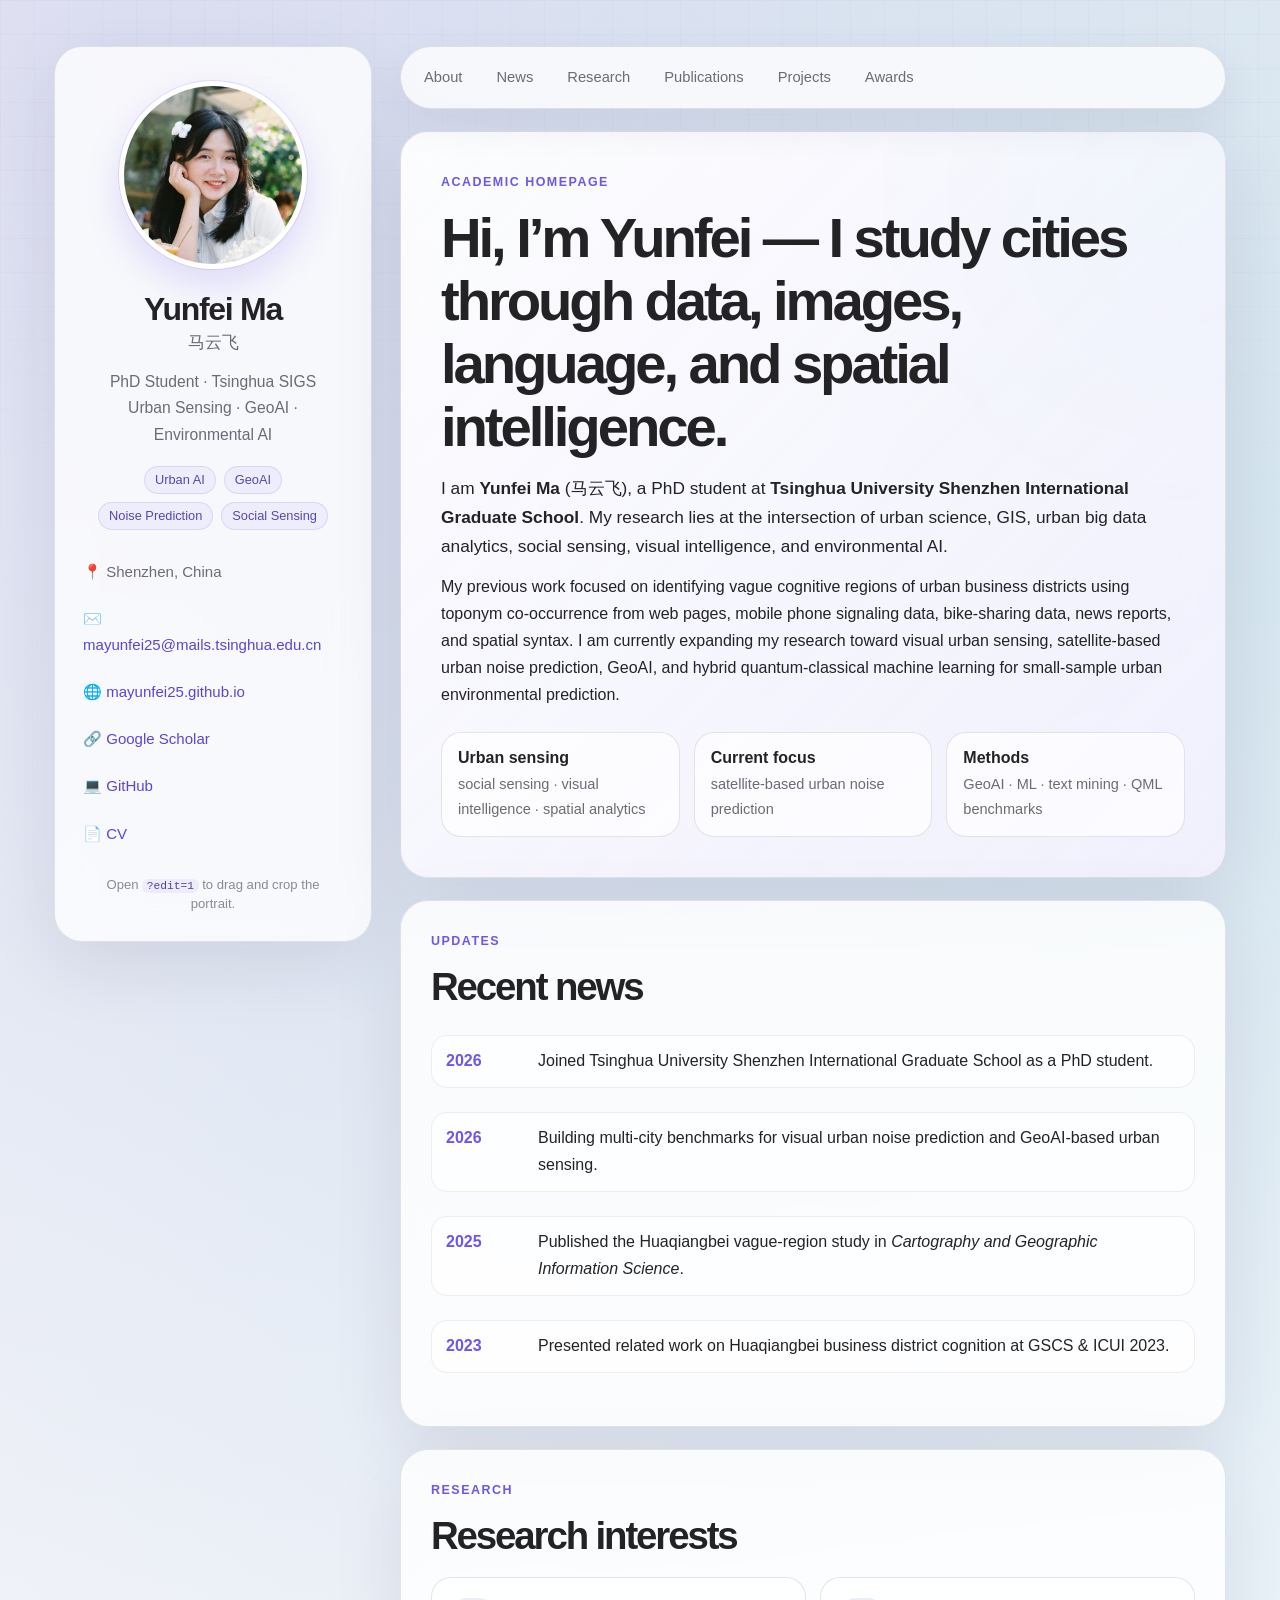
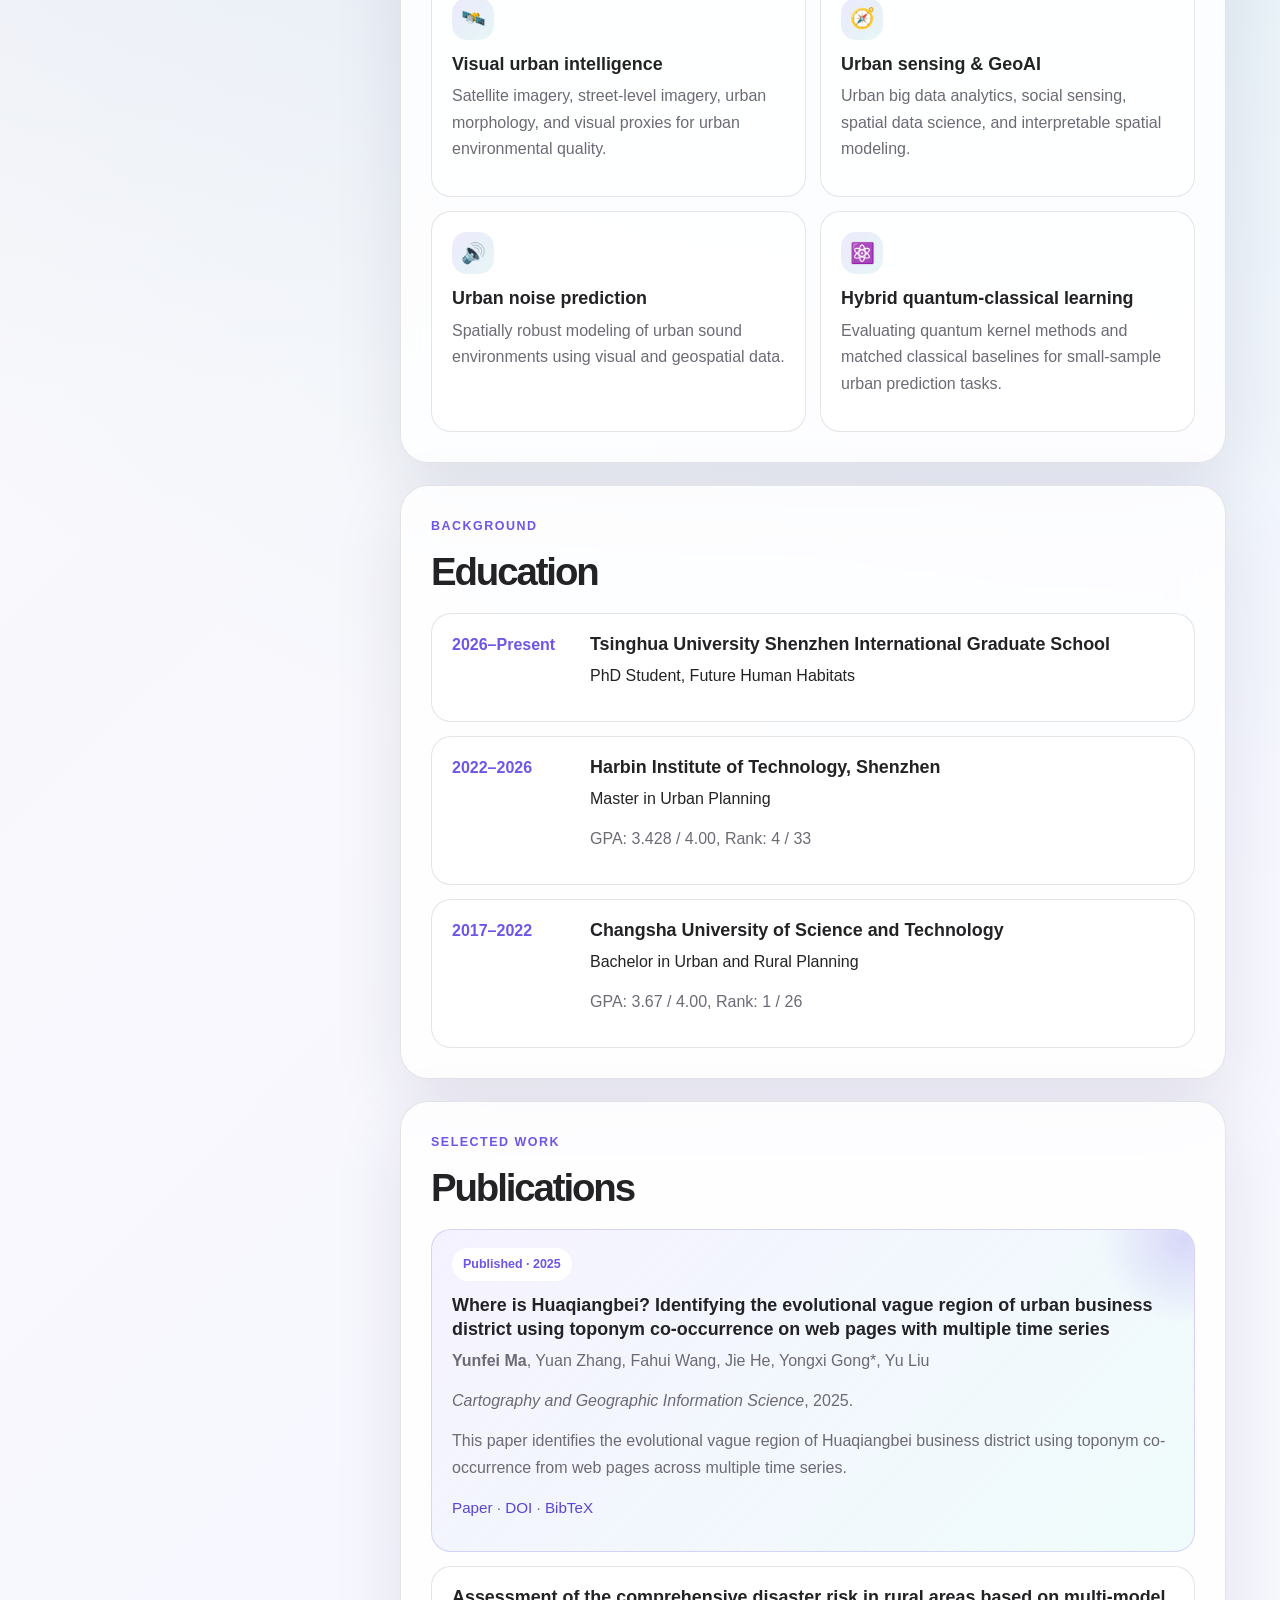
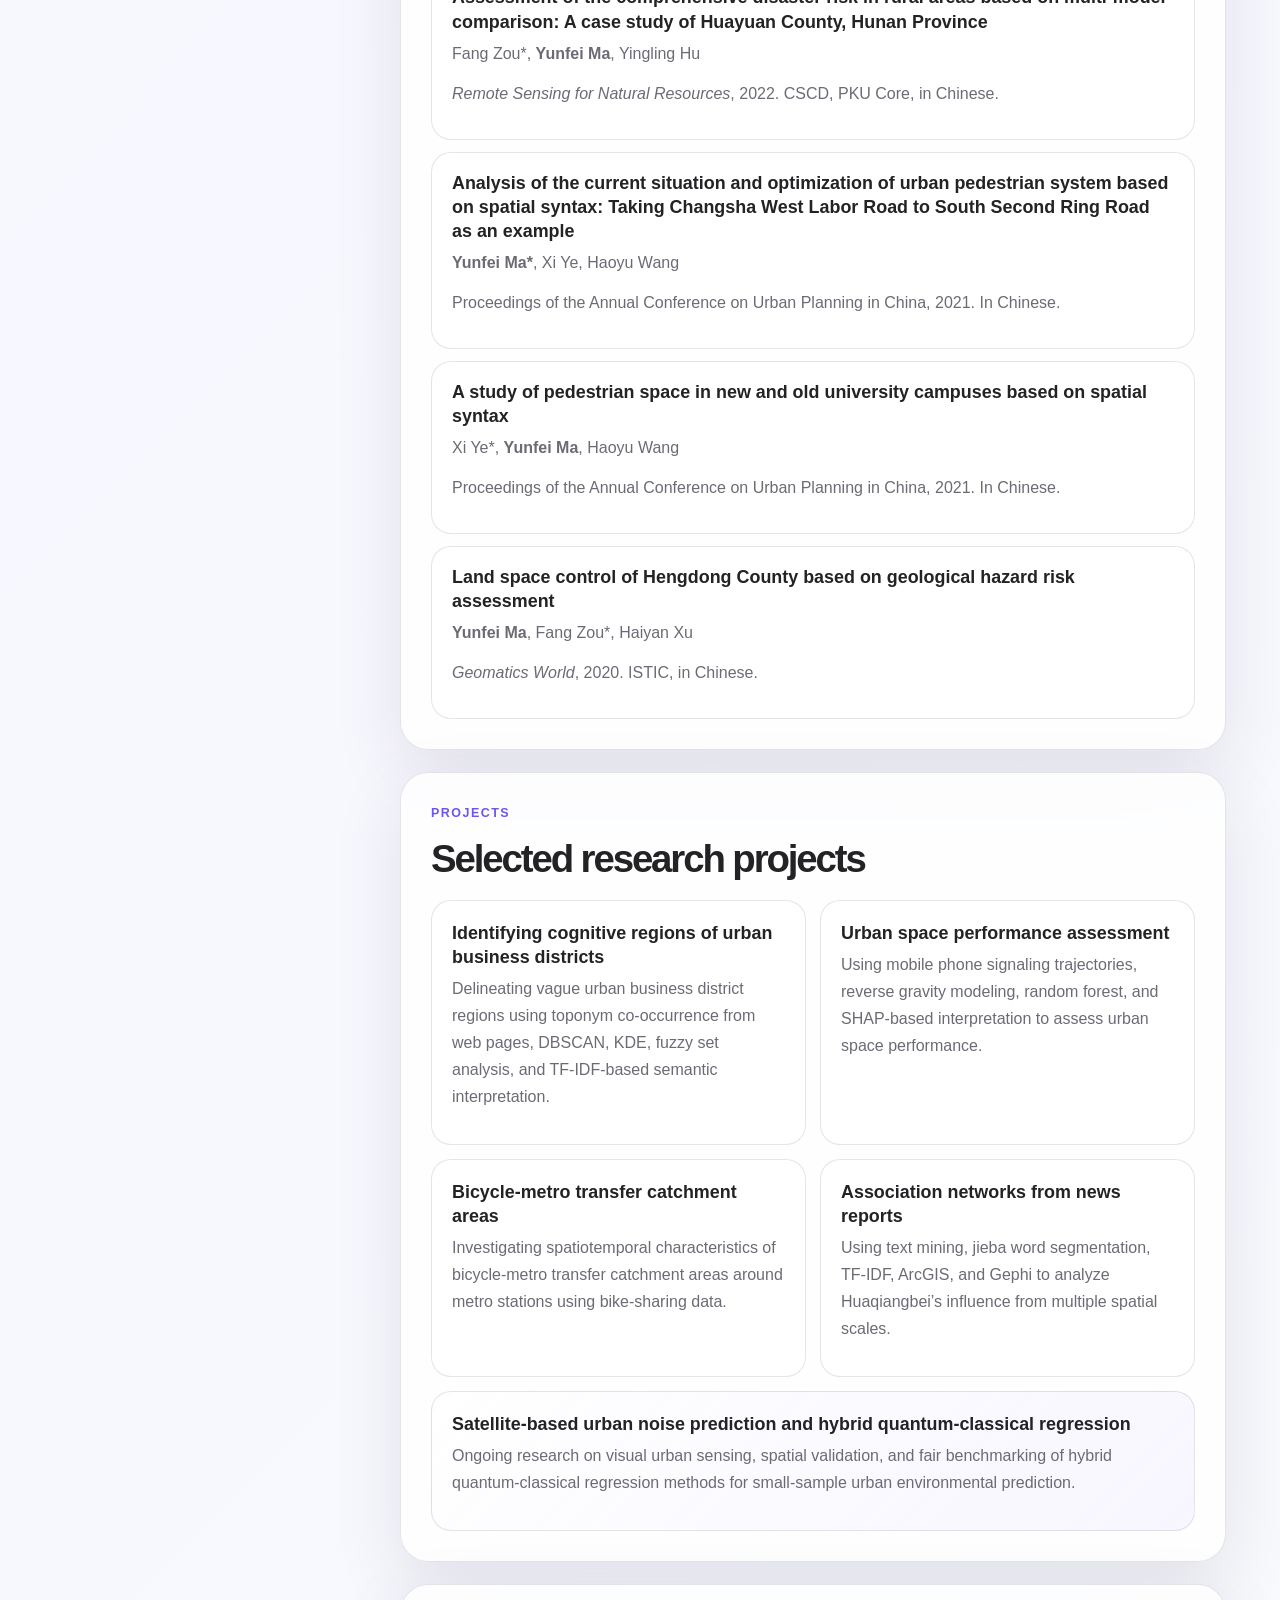
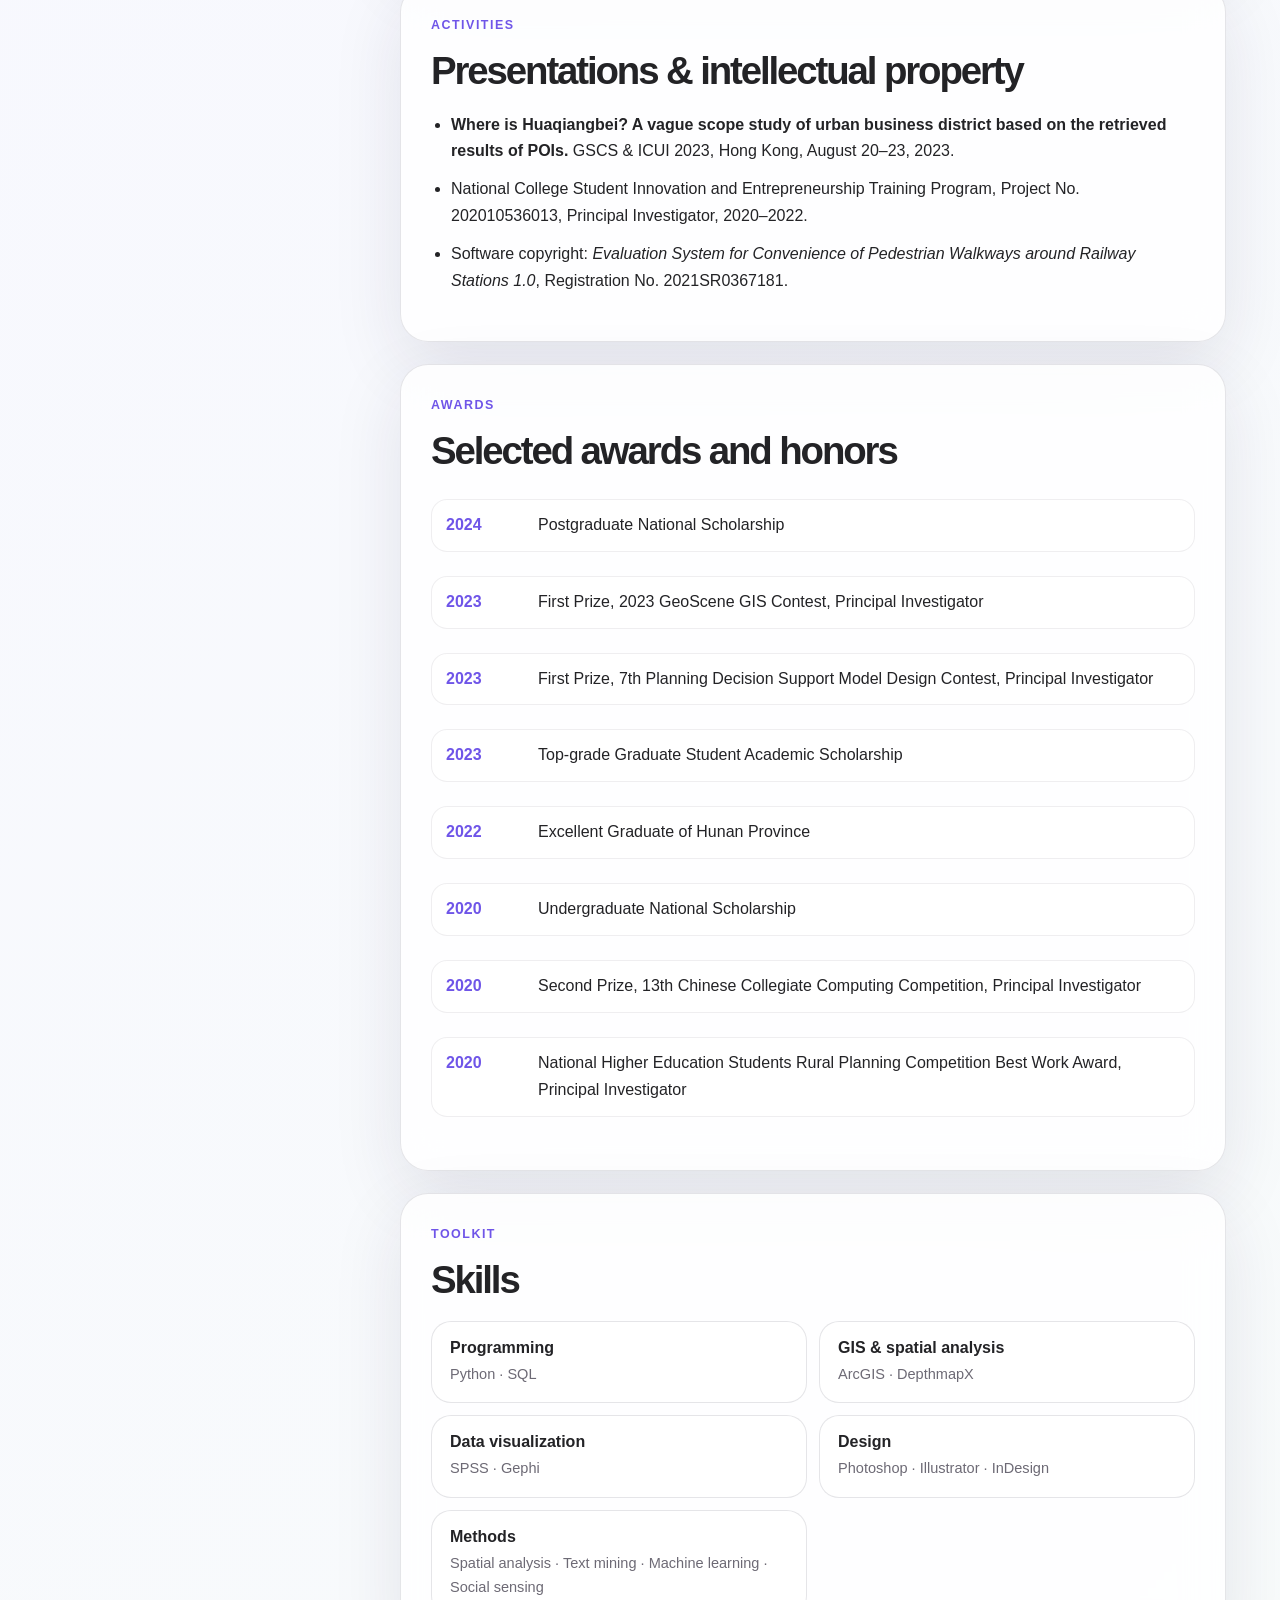
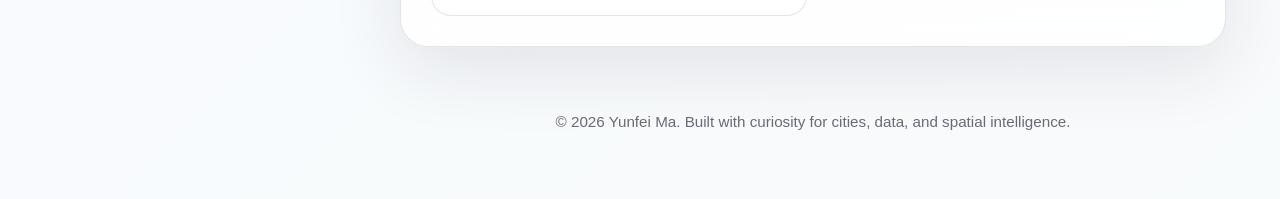
==== commit 19c6ffc0: "Add files via upload" ====
--- a/index.html
+++ b/index.html
@@ -9,9 +9,11 @@
 </head>
 
 <body>
+  <div class="site-bg" aria-hidden="true"></div>
+
   <div class="page">
     <aside class="sidebar">
-      <div class="profile">
+      <div class="profile-card">
         <div class="portrait-frame" id="portraitFrame" aria-label="Yunfei Ma portrait">
           <img
             class="portrait"
@@ -26,9 +28,16 @@
         <h1>Yunfei Ma</h1>
         <p class="name-cn">马云飞</p>
         <p class="role">
-          PhD Student<br />
-          Tsinghua SIGS
+          PhD Student · Tsinghua SIGS<br />
+          Urban Sensing · GeoAI · Environmental AI
         </p>
+
+        <div class="tag-cloud compact">
+          <span>Urban AI</span>
+          <span>GeoAI</span>
+          <span>Noise Prediction</span>
+          <span>Social Sensing</span>
+        </div>
 
         <ul class="profile-list">
           <li>📍 Shenzhen, China</li>
@@ -40,7 +49,7 @@
         </ul>
 
         <p class="photo-note">
-          Photo: upload <code>assets/profile.jpg</code>. Open <code>?edit=1</code> to drag and crop.
+          Open <code>?edit=1</code> to drag and crop the portrait.
         </p>
       </div>
     </aside>
@@ -55,9 +64,10 @@
         <a href="#awards">Awards</a>
       </nav>
 
-      <section id="about" class="section">
-        <h2>About me</h2>
-        <p>
+      <section id="about" class="hero section">
+        <p class="eyebrow">Academic homepage</p>
+        <h2>Hi, I’m Yunfei — I study cities through data, images, language, and spatial intelligence.</h2>
+        <p class="hero-text">
           I am <strong>Yunfei Ma</strong> (马云飞), a PhD student at
           <strong>Tsinghua University Shenzhen International Graduate School</strong>.
           My research lies at the intersection of urban science, GIS, urban big data analytics,
@@ -70,78 +80,112 @@
           satellite-based urban noise prediction, GeoAI, and hybrid quantum-classical machine learning for
           small-sample urban environmental prediction.
         </p>
-        <p>
-          I aim to develop spatially aware, interpretable, and human-centered computational methods
-          for understanding urban environments and supporting urban planning and governance.
-        </p>
+
+        <div class="quick-stats">
+          <div>
+            <strong>Urban sensing</strong>
+            <span>social sensing · visual intelligence · spatial analytics</span>
+          </div>
+          <div>
+            <strong>Current focus</strong>
+            <span>satellite-based urban noise prediction</span>
+          </div>
+          <div>
+            <strong>Methods</strong>
+            <span>GeoAI · ML · text mining · QML benchmarks</span>
+          </div>
+        </div>
       </section>
 
       <section id="news" class="section">
-        <h2>Recent news</h2>
+        <div class="section-heading">
+          <p class="eyebrow">Updates</p>
+          <h2>Recent news</h2>
+        </div>
         <ul class="news-list">
-          <li><span>2026</span> Joined Tsinghua University Shenzhen International Graduate School as a PhD student.</li>
-          <li><span>2026</span> Building multi-city benchmarks for visual urban noise prediction and GeoAI-based urban sensing.</li>
-          <li><span>2025</span> Published the Huaqiangbei vague-region study in <em>Cartography and Geographic Information Science</em>.</li>
-          <li><span>2023</span> Presented related work on Huaqiangbei business district cognition at GSCS &amp; ICUI 2023.</li>
+          <li><span>2026</span> <p>Joined Tsinghua University Shenzhen International Graduate School as a PhD student.</p></li>
+          <li><span>2026</span> <p>Building multi-city benchmarks for visual urban noise prediction and GeoAI-based urban sensing.</p></li>
+          <li><span>2025</span> <p>Published the Huaqiangbei vague-region study in <em>Cartography and Geographic Information Science</em>.</p></li>
+          <li><span>2023</span> <p>Presented related work on Huaqiangbei business district cognition at GSCS &amp; ICUI 2023.</p></li>
         </ul>
       </section>
 
       <section id="research" class="section">
-        <h2>Research interests</h2>
+        <div class="section-heading">
+          <p class="eyebrow">Research</p>
+          <h2>Research interests</h2>
+        </div>
+
         <div class="interest-grid">
-          <div>
+          <article>
+            <div class="icon">🛰️</div>
+            <h3>Visual urban intelligence</h3>
+            <p>Satellite imagery, street-level imagery, urban morphology, and visual proxies for urban environmental quality.</p>
+          </article>
+
+          <article>
+            <div class="icon">🧭</div>
             <h3>Urban sensing &amp; GeoAI</h3>
             <p>Urban big data analytics, social sensing, spatial data science, and interpretable spatial modeling.</p>
-          </div>
-          <div>
-            <h3>Visual urban intelligence</h3>
-            <p>Satellite imagery, street-level imagery, urban morphology, and visual proxies for urban environmental quality.</p>
-          </div>
-          <div>
+          </article>
+
+          <article>
+            <div class="icon">🔊</div>
             <h3>Urban noise prediction</h3>
             <p>Spatially robust modeling of urban sound environments using visual and geospatial data.</p>
-          </div>
-          <div>
+          </article>
+
+          <article>
+            <div class="icon">⚛️</div>
             <h3>Hybrid quantum-classical learning</h3>
             <p>Evaluating quantum kernel methods and matched classical baselines for small-sample urban prediction tasks.</p>
-          </div>
+          </article>
         </div>
       </section>
 
       <section id="education" class="section">
-        <h2>Education</h2>
-
-        <div class="entry">
-          <div class="entry-main">
-            <h3>Tsinghua University Shenzhen International Graduate School</h3>
-            <p>PhD Student, Future Human Habitats</p>
-          </div>
-          <div class="entry-date">2026–Present</div>
-        </div>
-
-        <div class="entry">
-          <div class="entry-main">
-            <h3>Harbin Institute of Technology, Shenzhen</h3>
-            <p>Master in Urban Planning</p>
-            <p class="muted">GPA: 3.428 / 4.00, Rank: 4 / 33</p>
-          </div>
-          <div class="entry-date">2022–2026</div>
-        </div>
-
-        <div class="entry">
-          <div class="entry-main">
-            <h3>Changsha University of Science and Technology</h3>
-            <p>Bachelor in Urban and Rural Planning</p>
-            <p class="muted">GPA: 3.67 / 4.00, Rank: 1 / 26</p>
-          </div>
-          <div class="entry-date">2017–2022</div>
+        <div class="section-heading">
+          <p class="eyebrow">Background</p>
+          <h2>Education</h2>
+        </div>
+
+        <div class="timeline">
+          <div class="entry">
+            <div class="entry-date">2026–Present</div>
+            <div class="entry-main">
+              <h3>Tsinghua University Shenzhen International Graduate School</h3>
+              <p>PhD Student, Future Human Habitats</p>
+            </div>
+          </div>
+
+          <div class="entry">
+            <div class="entry-date">2022–2026</div>
+            <div class="entry-main">
+              <h3>Harbin Institute of Technology, Shenzhen</h3>
+              <p>Master in Urban Planning</p>
+              <p class="muted">GPA: 3.428 / 4.00, Rank: 4 / 33</p>
+            </div>
+          </div>
+
+          <div class="entry">
+            <div class="entry-date">2017–2022</div>
+            <div class="entry-main">
+              <h3>Changsha University of Science and Technology</h3>
+              <p>Bachelor in Urban and Rural Planning</p>
+              <p class="muted">GPA: 3.67 / 4.00, Rank: 1 / 26</p>
+            </div>
+          </div>
         </div>
       </section>
 
       <section id="publications" class="section">
-        <h2>Publications</h2>
+        <div class="section-heading">
+          <p class="eyebrow">Selected work</p>
+          <h2>Publications</h2>
+        </div>
 
         <article class="publication featured">
+          <div class="paper-badge">Published · 2025</div>
           <h3>
             Where is Huaqiangbei? Identifying the evolutional vague region of urban business district using
             toponym co-occurrence on web pages with multiple time series
@@ -150,7 +194,7 @@
             <strong>Yunfei Ma</strong>, Yuan Zhang, Fahui Wang, Jie He, Yongxi Gong*, Yu Liu
           </p>
           <p class="venue">
-            <em>Cartography and Geographic Information Science</em>, 2025. Published.
+            <em>Cartography and Geographic Information Science</em>, 2025.
           </p>
           <p>
             This paper identifies the evolutional vague region of Huaqiangbei business district using
@@ -161,84 +205,95 @@
           </p>
         </article>
 
-        <article class="publication">
-          <h3>
-            Assessment of the comprehensive disaster risk in rural areas based on multi-model comparison:
-            A case study of Huayuan County, Hunan Province
-          </h3>
-          <p class="authors">Fang Zou*, <strong>Yunfei Ma</strong>, Yingling Hu</p>
-          <p class="venue"><em>Remote Sensing for Natural Resources</em>, 2022. CSCD, PKU Core, in Chinese.</p>
-        </article>
-
-        <article class="publication">
-          <h3>
-            Analysis of the current situation and optimization of urban pedestrian system based on spatial syntax:
-            Taking Changsha West Labor Road to South Second Ring Road as an example
-          </h3>
-          <p class="authors"><strong>Yunfei Ma*</strong>, Xi Ye, Haoyu Wang</p>
-          <p class="venue">Proceedings of the Annual Conference on Urban Planning in China, 2021. In Chinese.</p>
-        </article>
-
-        <article class="publication">
-          <h3>A study of pedestrian space in new and old university campuses based on spatial syntax</h3>
-          <p class="authors">Xi Ye*, <strong>Yunfei Ma</strong>, Haoyu Wang</p>
-          <p class="venue">Proceedings of the Annual Conference on Urban Planning in China, 2021. In Chinese.</p>
-        </article>
-
-        <article class="publication">
-          <h3>Land space control of Hengdong County based on geological hazard risk assessment</h3>
-          <p class="authors"><strong>Yunfei Ma</strong>, Fang Zou*, Haiyan Xu</p>
-          <p class="venue"><em>Geomatics World</em>, 2020. ISTIC, in Chinese.</p>
-        </article>
+        <div class="publication-list">
+          <article class="publication">
+            <h3>
+              Assessment of the comprehensive disaster risk in rural areas based on multi-model comparison:
+              A case study of Huayuan County, Hunan Province
+            </h3>
+            <p class="authors">Fang Zou*, <strong>Yunfei Ma</strong>, Yingling Hu</p>
+            <p class="venue"><em>Remote Sensing for Natural Resources</em>, 2022. CSCD, PKU Core, in Chinese.</p>
+          </article>
+
+          <article class="publication">
+            <h3>
+              Analysis of the current situation and optimization of urban pedestrian system based on spatial syntax:
+              Taking Changsha West Labor Road to South Second Ring Road as an example
+            </h3>
+            <p class="authors"><strong>Yunfei Ma*</strong>, Xi Ye, Haoyu Wang</p>
+            <p class="venue">Proceedings of the Annual Conference on Urban Planning in China, 2021. In Chinese.</p>
+          </article>
+
+          <article class="publication">
+            <h3>A study of pedestrian space in new and old university campuses based on spatial syntax</h3>
+            <p class="authors">Xi Ye*, <strong>Yunfei Ma</strong>, Haoyu Wang</p>
+            <p class="venue">Proceedings of the Annual Conference on Urban Planning in China, 2021. In Chinese.</p>
+          </article>
+
+          <article class="publication">
+            <h3>Land space control of Hengdong County based on geological hazard risk assessment</h3>
+            <p class="authors"><strong>Yunfei Ma</strong>, Fang Zou*, Haiyan Xu</p>
+            <p class="venue"><em>Geomatics World</em>, 2020. ISTIC, in Chinese.</p>
+          </article>
+        </div>
       </section>
 
       <section id="projects" class="section">
-        <h2>Selected research projects</h2>
-
-        <article class="project">
-          <h3>Identifying cognitive regions of urban business districts using toponym co-occurrence</h3>
-          <p>
-            Proposed a framework for delineating vague urban business district regions using toponym co-occurrence
-            from web pages, with methods including DBSCAN, KDE, fuzzy set analysis, and TF-IDF-based semantic interpretation.
-          </p>
-        </article>
-
-        <article class="project">
-          <h3>Urban space performance assessment using mobile phone signaling data</h3>
-          <p>
-            Used intra-urban spatial interaction intensity derived from mobile phone signaling trajectories to assess
-            urban space performance, supported by reverse gravity modeling, random forest, and SHAP-based interpretation.
-          </p>
-        </article>
-
-        <article class="project">
-          <h3>Catchment areas of bicycle-metro transfer trips using bike-sharing data</h3>
-          <p>
-            Investigated spatiotemporal characteristics of bicycle-metro transfer catchment areas around metro stations
-            and explored factors influencing transfer trip density.
-          </p>
-        </article>
-
-        <article class="project">
-          <h3>Association network and spatial interaction analysis based on news reports</h3>
-          <p>
-            Used text mining, jieba word segmentation, TF-IDF, ArcGIS, and Gephi to analyze Huaqiangbei’s influence
-            from international, national, and local perspectives.
-          </p>
-        </article>
-
-        <article class="project">
-          <h3>Satellite-based urban noise prediction and hybrid quantum-classical regression</h3>
-          <p>
-            Ongoing research on visual urban sensing, spatial validation, and fair benchmarking of hybrid
-            quantum-classical regression methods for small-sample urban environmental prediction.
-          </p>
-        </article>
+        <div class="section-heading">
+          <p class="eyebrow">Projects</p>
+          <h2>Selected research projects</h2>
+        </div>
+
+        <div class="project-grid">
+          <article class="project">
+            <h3>Identifying cognitive regions of urban business districts</h3>
+            <p>
+              Delineating vague urban business district regions using toponym co-occurrence from web pages,
+              DBSCAN, KDE, fuzzy set analysis, and TF-IDF-based semantic interpretation.
+            </p>
+          </article>
+
+          <article class="project">
+            <h3>Urban space performance assessment</h3>
+            <p>
+              Using mobile phone signaling trajectories, reverse gravity modeling, random forest,
+              and SHAP-based interpretation to assess urban space performance.
+            </p>
+          </article>
+
+          <article class="project">
+            <h3>Bicycle-metro transfer catchment areas</h3>
+            <p>
+              Investigating spatiotemporal characteristics of bicycle-metro transfer catchment areas
+              around metro stations using bike-sharing data.
+            </p>
+          </article>
+
+          <article class="project">
+            <h3>Association networks from news reports</h3>
+            <p>
+              Using text mining, jieba word segmentation, TF-IDF, ArcGIS, and Gephi to analyze
+              Huaqiangbei’s influence from multiple spatial scales.
+            </p>
+          </article>
+
+          <article class="project wide">
+            <h3>Satellite-based urban noise prediction and hybrid quantum-classical regression</h3>
+            <p>
+              Ongoing research on visual urban sensing, spatial validation, and fair benchmarking of hybrid
+              quantum-classical regression methods for small-sample urban environmental prediction.
+            </p>
+          </article>
+        </div>
       </section>
 
       <section id="presentations" class="section">
-        <h2>Presentations &amp; intellectual property</h2>
-        <ul>
+        <div class="section-heading">
+          <p class="eyebrow">Activities</p>
+          <h2>Presentations &amp; intellectual property</h2>
+        </div>
+
+        <ul class="soft-list">
           <li>
             <strong>Where is Huaqiangbei? A vague scope study of urban business district based on the retrieved results of POIs.</strong>
             GSCS &amp; ICUI 2023, Hong Kong, August 20–23, 2023.
@@ -255,32 +310,40 @@
       </section>
 
       <section id="awards" class="section">
-        <h2>Selected awards and honors</h2>
+        <div class="section-heading">
+          <p class="eyebrow">Awards</p>
+          <h2>Selected awards and honors</h2>
+        </div>
+
         <ul class="award-list">
-          <li><span>2024</span> Postgraduate National Scholarship</li>
-          <li><span>2023</span> First Prize, 2023 GeoScene GIS Contest, Principal Investigator</li>
-          <li><span>2023</span> First Prize, 7th Planning Decision Support Model Design Contest, Principal Investigator</li>
-          <li><span>2023</span> Top-grade Graduate Student Academic Scholarship</li>
-          <li><span>2022</span> Excellent Graduate of Hunan Province</li>
-          <li><span>2020</span> Undergraduate National Scholarship</li>
-          <li><span>2020</span> Second Prize, 13th Chinese Collegiate Computing Competition, Principal Investigator</li>
-          <li><span>2020</span> National Higher Education Students Rural Planning Competition Best Work Award, Principal Investigator</li>
+          <li><span>2024</span> <p>Postgraduate National Scholarship</p></li>
+          <li><span>2023</span> <p>First Prize, 2023 GeoScene GIS Contest, Principal Investigator</p></li>
+          <li><span>2023</span> <p>First Prize, 7th Planning Decision Support Model Design Contest, Principal Investigator</p></li>
+          <li><span>2023</span> <p>Top-grade Graduate Student Academic Scholarship</p></li>
+          <li><span>2022</span> <p>Excellent Graduate of Hunan Province</p></li>
+          <li><span>2020</span> <p>Undergraduate National Scholarship</p></li>
+          <li><span>2020</span> <p>Second Prize, 13th Chinese Collegiate Computing Competition, Principal Investigator</p></li>
+          <li><span>2020</span> <p>National Higher Education Students Rural Planning Competition Best Work Award, Principal Investigator</p></li>
         </ul>
       </section>
 
       <section id="skills" class="section">
-        <h2>Skills</h2>
-        <p>
-          <strong>Programming:</strong> Python, SQL<br />
-          <strong>GIS and spatial analysis:</strong> ArcGIS, DepthmapX<br />
-          <strong>Data analysis and visualization:</strong> SPSS, Gephi<br />
-          <strong>Design tools:</strong> Photoshop, Illustrator, InDesign<br />
-          <strong>Research methods:</strong> spatial analysis, text mining, machine learning, urban big data analytics, social sensing
-        </p>
+        <div class="section-heading">
+          <p class="eyebrow">Toolkit</p>
+          <h2>Skills</h2>
+        </div>
+
+        <div class="skill-groups">
+          <div><strong>Programming</strong><span>Python · SQL</span></div>
+          <div><strong>GIS &amp; spatial analysis</strong><span>ArcGIS · DepthmapX</span></div>
+          <div><strong>Data visualization</strong><span>SPSS · Gephi</span></div>
+          <div><strong>Design</strong><span>Photoshop · Illustrator · InDesign</span></div>
+          <div><strong>Methods</strong><span>Spatial analysis · Text mining · Machine learning · Social sensing</span></div>
+        </div>
       </section>
 
       <footer class="footer">
-        <p>© 2026 Yunfei Ma. Last updated for mayunfei25.github.io.</p>
+        <p>© 2026 Yunfei Ma. Built with curiosity for cities, data, and spatial intelligence.</p>
       </footer>
     </main>
   </div>
--- a/styles.css
+++ b/styles.css
@@ -3,16 +3,22 @@
 }
 
 :root {
-  --text: #222222;
-  --muted: #666666;
-  --light: #f7f7f7;
-  --line: #dddddd;
-  --link: #2a5db0;
-  --link-hover: #123f7a;
-  --sidebar: #fafafa;
-  --accent-bg: #f2f6ff;
-  --accent-line: #cddbf7;
-  --max-width: 1180px;
+  --text: #232326;
+  --muted: #6d6a75;
+  --soft-muted: #8b8795;
+  --line: rgba(75, 70, 95, 0.14);
+  --link: #5a45d6;
+  --link-hover: #36258c;
+  --surface: rgba(255, 255, 255, 0.82);
+  --surface-solid: #ffffff;
+  --sidebar: rgba(255, 255, 255, 0.76);
+  --accent: #6f55e8;
+  --accent-2: #0ea5a3;
+  --accent-3: #f59e0b;
+  --accent-bg: #f4f1ff;
+  --accent-line: rgba(111, 85, 232, 0.22);
+  --shadow: 0 22px 70px rgba(39, 34, 70, 0.10);
+  --max-width: 1220px;
 
   /*
     Portrait crop variables.
@@ -31,11 +37,25 @@
 body {
   margin: 0;
   color: var(--text);
-  background: #ffffff;
+  background:
+    radial-gradient(circle at 10% 0%, rgba(111, 85, 232, 0.15), transparent 30%),
+    radial-gradient(circle at 92% 8%, rgba(14, 165, 163, 0.13), transparent 32%),
+    linear-gradient(135deg, #fbfaf7 0%, #f7f7ff 45%, #f8fbfb 100%);
   font-family: -apple-system, BlinkMacSystemFont, "Segoe UI", Roboto, "Helvetica Neue",
     Arial, "PingFang SC", "Microsoft YaHei", sans-serif;
   font-size: 16px;
-  line-height: 1.65;
+  line-height: 1.68;
+}
+
+.site-bg {
+  position: fixed;
+  inset: 0;
+  pointer-events: none;
+  background-image:
+    linear-gradient(rgba(111, 85, 232, 0.035) 1px, transparent 1px),
+    linear-gradient(90deg, rgba(111, 85, 232, 0.035) 1px, transparent 1px);
+  background-size: 34px 34px;
+  mask-image: linear-gradient(to bottom, black, transparent 70%);
 }
 
 a {
@@ -50,45 +70,68 @@
 
 code {
   font-family: "SFMono-Regular", Consolas, "Liberation Mono", Menlo, monospace;
-  font-size: 0.88em;
-  background: #f0f0f0;
-  padding: 0.08rem 0.25rem;
-  border-radius: 4px;
+  font-size: 0.86em;
+  background: rgba(111, 85, 232, 0.08);
+  color: #51419f;
+  padding: 0.08rem 0.28rem;
+  border-radius: 6px;
 }
 
 .page {
+  position: relative;
+  z-index: 1;
   max-width: var(--max-width);
   margin: 0 auto;
   display: grid;
-  grid-template-columns: 295px minmax(0, 1fr);
+  grid-template-columns: 318px minmax(0, 1fr);
   min-height: 100vh;
+  gap: 28px;
+  padding: 28px 24px 42px;
 }
 
 .sidebar {
-  border-right: 1px solid var(--line);
+  padding: 18px 0;
+}
+
+.profile-card {
+  position: sticky;
+  top: 28px;
+  text-align: center;
   background: var(--sidebar);
-  padding: 46px 30px;
-}
-
-.profile {
-  position: sticky;
-  top: 36px;
-  text-align: center;
+  border: 1px solid var(--line);
+  border-radius: 28px;
+  padding: 34px 28px 28px;
+  box-shadow: var(--shadow);
+  backdrop-filter: blur(18px);
 }
 
 .portrait-frame {
   position: relative;
-  width: 178px;
-  height: 178px;
+  width: 188px;
+  height: 188px;
   margin: 0 auto;
   border-radius: 50%;
   overflow: hidden;
-  border: 1px solid var(--line);
+  border: 5px solid #ffffff;
   background: #ffffff;
+  box-shadow:
+    0 16px 35px rgba(111, 85, 232, 0.18),
+    0 0 0 1px rgba(111, 85, 232, 0.15);
+}
+
+.portrait-frame::after {
+  content: "";
+  position: absolute;
+  inset: -5px;
+  border-radius: 50%;
+  pointer-events: none;
+  background: linear-gradient(135deg, rgba(111, 85, 232, 0.26), rgba(14, 165, 163, 0.18), rgba(245, 158, 11, 0.20));
+  mix-blend-mode: multiply;
+  opacity: 0.30;
 }
 
 .portrait-frame.editing {
-  outline: 3px solid rgba(42, 93, 176, 0.25);
+  outline: 4px solid rgba(111, 85, 232, 0.25);
   cursor: grab;
 }
 
@@ -134,28 +177,50 @@
   z-index: 1;
   display: grid;
   place-items: center;
-  background: linear-gradient(135deg, #f2f2f2, #e8e8e8);
-  color: #777777;
+  background: linear-gradient(135deg, #f3f0ff, #e9fbfa);
+  color: #6f55e8;
   font-size: 2.4rem;
-  font-weight: 700;
+  font-weight: 800;
   letter-spacing: 0.02em;
 }
 
-.profile h1 {
-  margin: 22px 0 2px;
-  font-size: 1.75rem;
-  line-height: 1.15;
+.profile-card h1 {
+  margin: 24px 0 2px;
+  font-size: 2rem;
+  line-height: 1.05;
+  letter-spacing: -0.04em;
 }
 
 .name-cn {
-  margin: 0 0 14px;
+  margin: 0 0 12px;
   color: var(--muted);
   font-size: 1.05rem;
 }
 
 .role {
   color: var(--muted);
-  margin: 0 0 22px;
+  margin: 0 0 18px;
+  font-size: 0.98rem;
+}
+
+.tag-cloud {
+  display: flex;
+  flex-wrap: wrap;
+  justify-content: center;
+  gap: 8px;
+  margin: 16px 0 22px;
+}
+
+.tag-cloud span {
+  display: inline-flex;
+  align-items: center;
+  border: 1px solid rgba(111, 85, 232, 0.16);
+  background: rgba(111, 85, 232, 0.065);
+  color: #5945b5;
+  border-radius: 999px;
+  padding: 6px 10px;
+  font-size: 0.8rem;
+  line-height: 1.1;
 }
 
 .profile-list {
@@ -163,66 +228,112 @@
   padding: 0;
   margin: 0;
   text-align: left;
-  display: inline-block;
+  display: grid;
+  gap: 8px;
   word-break: break-word;
 }
 
 .profile-list li {
-  margin: 8px 0;
-  color: var(--muted);
+  color: var(--muted);
+  font-size: 0.94rem;
 }
 
 .photo-note {
   margin: 22px auto 0;
-  max-width: 210px;
-  color: var(--muted);
+  color: var(--soft-muted);
   font-size: 0.82rem;
   line-height: 1.45;
 }
 
 .content {
-  padding: 38px 54px 60px;
+  padding: 18px 0 0;
   max-width: 880px;
 }
 
 .topnav {
-  border-bottom: 1px solid var(--line);
-  padding-bottom: 14px;
-  margin-bottom: 30px;
+  position: sticky;
+  top: 18px;
+  z-index: 20;
+  margin-bottom: 22px;
   display: flex;
-  gap: 20px;
+  gap: 8px;
   flex-wrap: wrap;
-  font-size: 0.95rem;
+  padding: 10px;
+  border: 1px solid var(--line);
+  border-radius: 999px;
+  background: rgba(255, 255, 255, 0.76);
+  box-shadow: 0 14px 40px rgba(39, 34, 70, 0.08);
+  backdrop-filter: blur(18px);
 }
 
 .topnav a {
   color: var(--muted);
+  border-radius: 999px;
+  padding: 8px 13px;
+  font-size: 0.92rem;
 }
 
 .topnav a:hover {
   color: var(--text);
+  background: rgba(111, 85, 232, 0.08);
+  text-decoration: none;
 }
 
 .section {
-  padding: 24px 0 30px;
-  border-bottom: 1px solid var(--line);
+  margin-bottom: 22px;
+  padding: 30px;
+  border: 1px solid var(--line);
+  border-radius: 28px;
+  background: var(--surface);
+  box-shadow: var(--shadow);
+  backdrop-filter: blur(18px);
+}
+
+.hero {
+  padding: 40px;
+  background:
+    linear-gradient(135deg, rgba(255, 255, 255, 0.92), rgba(244, 241, 255, 0.84)),
+    radial-gradient(circle at 95% 8%, rgba(14, 165, 163, 0.18), transparent 32%);
+}
+
+.eyebrow {
+  margin: 0 0 10px;
+  color: var(--accent);
+  font-size: 0.78rem;
+  letter-spacing: 0.12em;
+  text-transform: uppercase;
+  font-weight: 800;
+}
+
+.section-heading {
+  margin-bottom: 20px;
 }
 
 .section h2 {
-  margin: 0 0 18px;
-  font-size: 1.72rem;
-  line-height: 1.25;
-  font-weight: 700;
+  margin: 0 0 16px;
+  font-size: clamp(1.7rem, 3vw, 2.45rem);
+  line-height: 1.12;
+  letter-spacing: -0.055em;
+  font-weight: 800;
+}
+
+.hero h2 {
+  font-size: clamp(2.2rem, 4.4vw, 4.2rem);
+  max-width: 820px;
 }
 
 .section h3 {
-  margin: 0 0 5px;
+  margin: 0 0 7px;
   font-size: 1.12rem;
   line-height: 1.35;
 }
 
 .section p {
   margin: 0 0 13px;
+}
+
+.hero-text {
+  font-size: 1.08rem;
 }
 
 .muted,
@@ -232,6 +343,53 @@
   color: var(--muted);
 }
 
+.quick-stats {
+  display: grid;
+  grid-template-columns: repeat(3, 1fr);
+  gap: 14px;
+  margin-top: 24px;
+}
+
+.quick-stats div,
+.interest-grid article,
+.project,
+.publication,
+.skill-groups div {
+  border: 1px solid var(--line);
+  border-radius: 20px;
+  background: rgba(255, 255, 255, 0.70);
+  transition: transform 0.18s ease, border-color 0.18s ease, box-shadow 0.18s ease;
+}
+
+.quick-stats div:hover,
+.interest-grid article:hover,
+.project:hover,
+.publication:hover,
+.skill-groups div:hover {
+  transform: translateY(-3px);
+  border-color: rgba(111, 85, 232, 0.24);
+  box-shadow: 0 16px 45px rgba(39, 34, 70, 0.08);
+}
+
+.quick-stats div {
+  padding: 15px 16px;
+}
+
+.quick-stats strong,
+.skill-groups strong {
+  display: block;
+  color: var(--text);
+  line-height: 1.25;
+}
+
+.quick-stats span,
+.skill-groups span {
+  display: block;
+  margin-top: 4px;
+  color: var(--muted);
+  font-size: 0.91rem;
+}
+
 ul {
   padding-left: 22px;
   margin-top: 0;
@@ -245,66 +403,162 @@
 .award-list {
   list-style: none;
   padding-left: 0;
+  display: grid;
+  gap: 10px;
 }
 
 .news-list li,
 .award-list li {
   display: grid;
-  grid-template-columns: 88px 1fr;
-  gap: 16px;
+  grid-template-columns: 78px 1fr;
+  gap: 14px;
+  align-items: start;
+  padding: 12px 14px;
+  border-radius: 16px;
+  background: rgba(255, 255, 255, 0.62);
+  border: 1px solid rgba(75, 70, 95, 0.09);
 }
 
 .news-list span,
 .award-list span {
-  font-weight: 700;
-  color: var(--muted);
+  font-weight: 800;
+  color: var(--accent);
+}
+
+.news-list p,
+.award-list p {
+  margin: 0;
 }
 
 .interest-grid {
   display: grid;
   grid-template-columns: 1fr 1fr;
-  gap: 16px;
-}
-
-.interest-grid div {
+  gap: 14px;
+}
+
+.interest-grid article {
+  padding: 20px;
+}
+
+.icon {
+  width: 42px;
+  height: 42px;
+  display: grid;
+  place-items: center;
+  margin-bottom: 12px;
+  border-radius: 15px;
+  background: linear-gradient(135deg, rgba(111, 85, 232, 0.12), rgba(14, 165, 163, 0.10));
+  font-size: 1.25rem;
+}
+
+.interest-grid p,
+.project p,
+.publication p {
+  color: var(--muted);
+}
+
+.timeline {
+  position: relative;
+  display: grid;
+  gap: 14px;
+}
+
+.entry {
+  display: grid;
+  grid-template-columns: 118px 1fr;
+  gap: 20px;
+  padding: 18px 20px;
   border: 1px solid var(--line);
-  border-radius: 12px;
-  padding: 16px 18px;
+  border-radius: 20px;
+  background: rgba(255, 255, 255, 0.68);
+}
+
+.entry-date {
+  font-weight: 800;
+  color: var(--accent);
+}
+
+.publication {
+  padding: 18px 20px;
+}
+
+.publication.featured {
+  position: relative;
+  overflow: hidden;
+  border-color: var(--accent-line);
+  background:
+    linear-gradient(135deg, rgba(244, 241, 255, 0.92), rgba(234, 251, 250, 0.72));
+}
+
+.publication.featured::after {
+  content: "";
+  position: absolute;
+  top: -80px;
+  right: -80px;
+  width: 180px;
+  height: 180px;
+  background: radial-gradient(circle, rgba(111, 85, 232, 0.20), transparent 66%);
+}
+
+.paper-badge {
+  display: inline-flex;
+  margin-bottom: 12px;
+  border-radius: 999px;
+  padding: 6px 11px;
   background: #ffffff;
-}
-
-.interest-grid p {
-  color: var(--muted);
-  margin-bottom: 0;
-}
-
-.entry {
-  display: grid;
-  grid-template-columns: 1fr auto;
-  gap: 18px;
-  margin: 18px 0;
-}
-
-.project,
-.publication {
-  margin: 22px 0 26px;
-}
-
-.publication.featured {
-  border: 1px solid var(--accent-line);
-  background: var(--accent-bg);
-  border-radius: 14px;
-  padding: 18px 20px;
+  color: var(--accent);
+  font-size: 0.78rem;
+  font-weight: 800;
+}
+
+.publication-list {
+  display: grid;
+  gap: 12px;
+  margin-top: 14px;
 }
 
 .links {
   font-size: 0.95rem;
 }
 
+.project-grid {
+  display: grid;
+  grid-template-columns: 1fr 1fr;
+  gap: 14px;
+}
+
+.project {
+  padding: 20px;
+}
+
+.project.wide {
+  grid-column: 1 / -1;
+  background: linear-gradient(135deg, rgba(255, 255, 255, 0.78), rgba(244, 241, 255, 0.70));
+}
+
+.soft-list {
+  padding-left: 20px;
+}
+
+.soft-list li {
+  margin: 11px 0;
+}
+
+.skill-groups {
+  display: grid;
+  grid-template-columns: 1fr 1fr;
+  gap: 12px;
+}
+
+.skill-groups div {
+  padding: 16px 18px;
+}
+
 .footer {
-  padding-top: 26px;
+  padding: 24px 10px 8px;
   color: var(--muted);
   font-size: 0.95rem;
+  text-align: center;
 }
 
 /* Realtime crop editor. It appears only when the URL contains ?edit=1. */
@@ -314,12 +568,13 @@
   right: 22px;
   bottom: 22px;
   z-index: 9999;
-  width: min(380px, calc(100vw - 44px));
-  background: #ffffff;
+  width: min(390px, calc(100vw - 44px));
+  background: rgba(255, 255, 255, 0.94);
   border: 1px solid var(--line);
-  border-radius: 14px;
+  border-radius: 20px;
   box-shadow: 0 18px 60px rgba(0, 0, 0, 0.18);
   padding: 16px;
+  backdrop-filter: blur(18px);
 }
 
 .crop-editor.is-visible {
@@ -335,10 +590,11 @@
 
 .crop-editor-header button {
   border: 0;
-  background: #f0f0f0;
+  background: rgba(111, 85, 232, 0.10);
+  color: var(--accent);
   border-radius: 999px;
-  width: 28px;
-  height: 28px;
+  width: 30px;
+  height: 30px;
   cursor: pointer;
   font-size: 18px;
 }
@@ -376,10 +632,16 @@
 
 .crop-editor-actions button {
   border: 1px solid var(--line);
-  background: #f7f7f7;
-  border-radius: 8px;
+  background: #ffffff;
+  border-radius: 10px;
   padding: 8px 10px;
   cursor: pointer;
+}
+
+.crop-editor-actions button:first-child {
+  background: var(--accent);
+  color: #ffffff;
+  border-color: var(--accent);
 }
 
 .crop-editor textarea {
@@ -387,35 +649,42 @@
   min-height: 92px;
   resize: vertical;
   border: 1px solid var(--line);
-  border-radius: 8px;
+  border-radius: 12px;
   padding: 10px;
   font-family: "SFMono-Regular", Consolas, "Liberation Mono", Menlo, monospace;
   font-size: 0.82rem;
   color: var(--text);
 }
 
-@media (max-width: 860px) {
+@media (max-width: 920px) {
   .page {
     display: block;
+    padding: 18px;
   }
 
   .sidebar {
-    border-right: 0;
-    border-bottom: 1px solid var(--line);
-    padding: 28px 22px;
-  }
-
-  .profile {
+    padding: 0 0 18px;
+  }
+
+  .profile-card {
     position: static;
   }
 
-  .profile-list {
-    text-align: center;
-  }
-
   .content {
-    padding: 28px 22px 48px;
+    padding: 0;
     max-width: none;
+  }
+
+  .topnav {
+    top: 10px;
+    border-radius: 22px;
+  }
+
+  .quick-stats,
+  .interest-grid,
+  .project-grid,
+  .skill-groups {
+    grid-template-columns: 1fr;
   }
 
   .entry,
@@ -425,8 +694,9 @@
     gap: 3px;
   }
 
-  .interest-grid {
-    grid-template-columns: 1fr;
+  .hero,
+  .section {
+    padding: 24px;
   }
 
   .crop-editor {
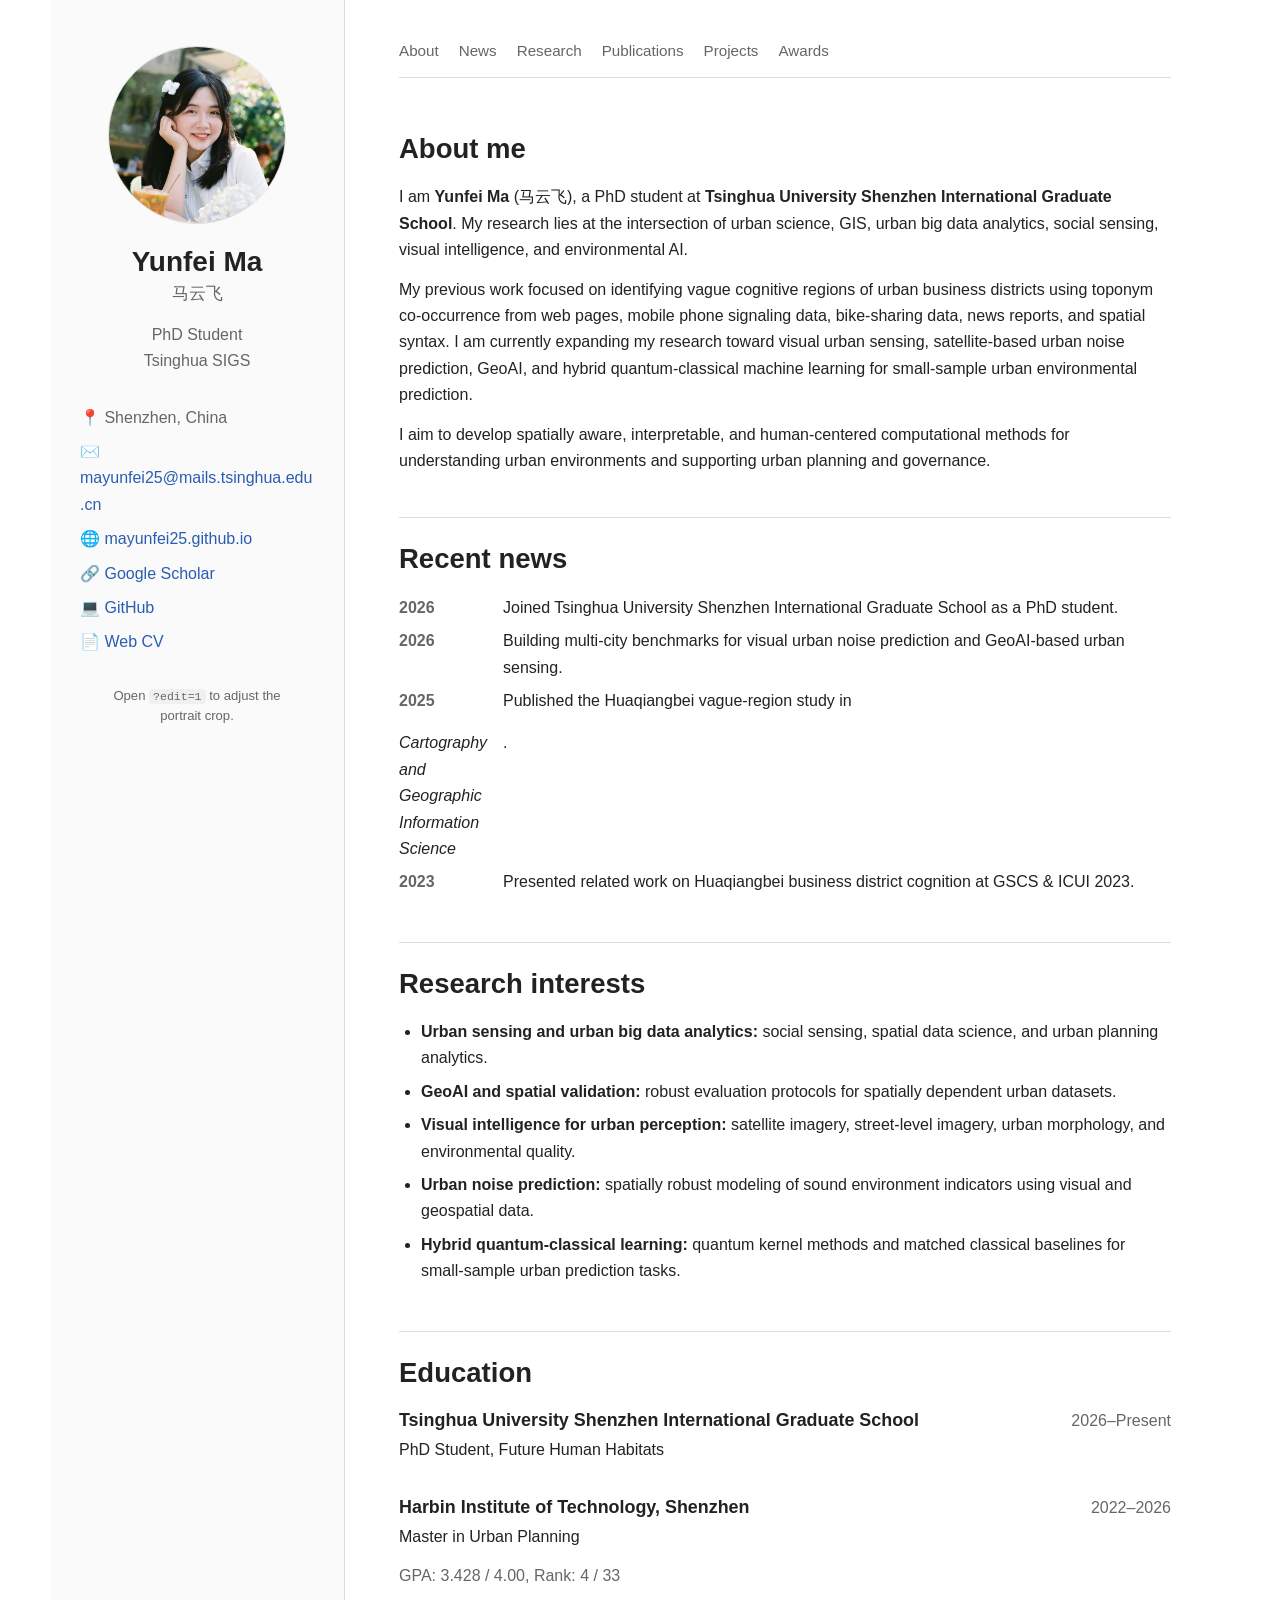
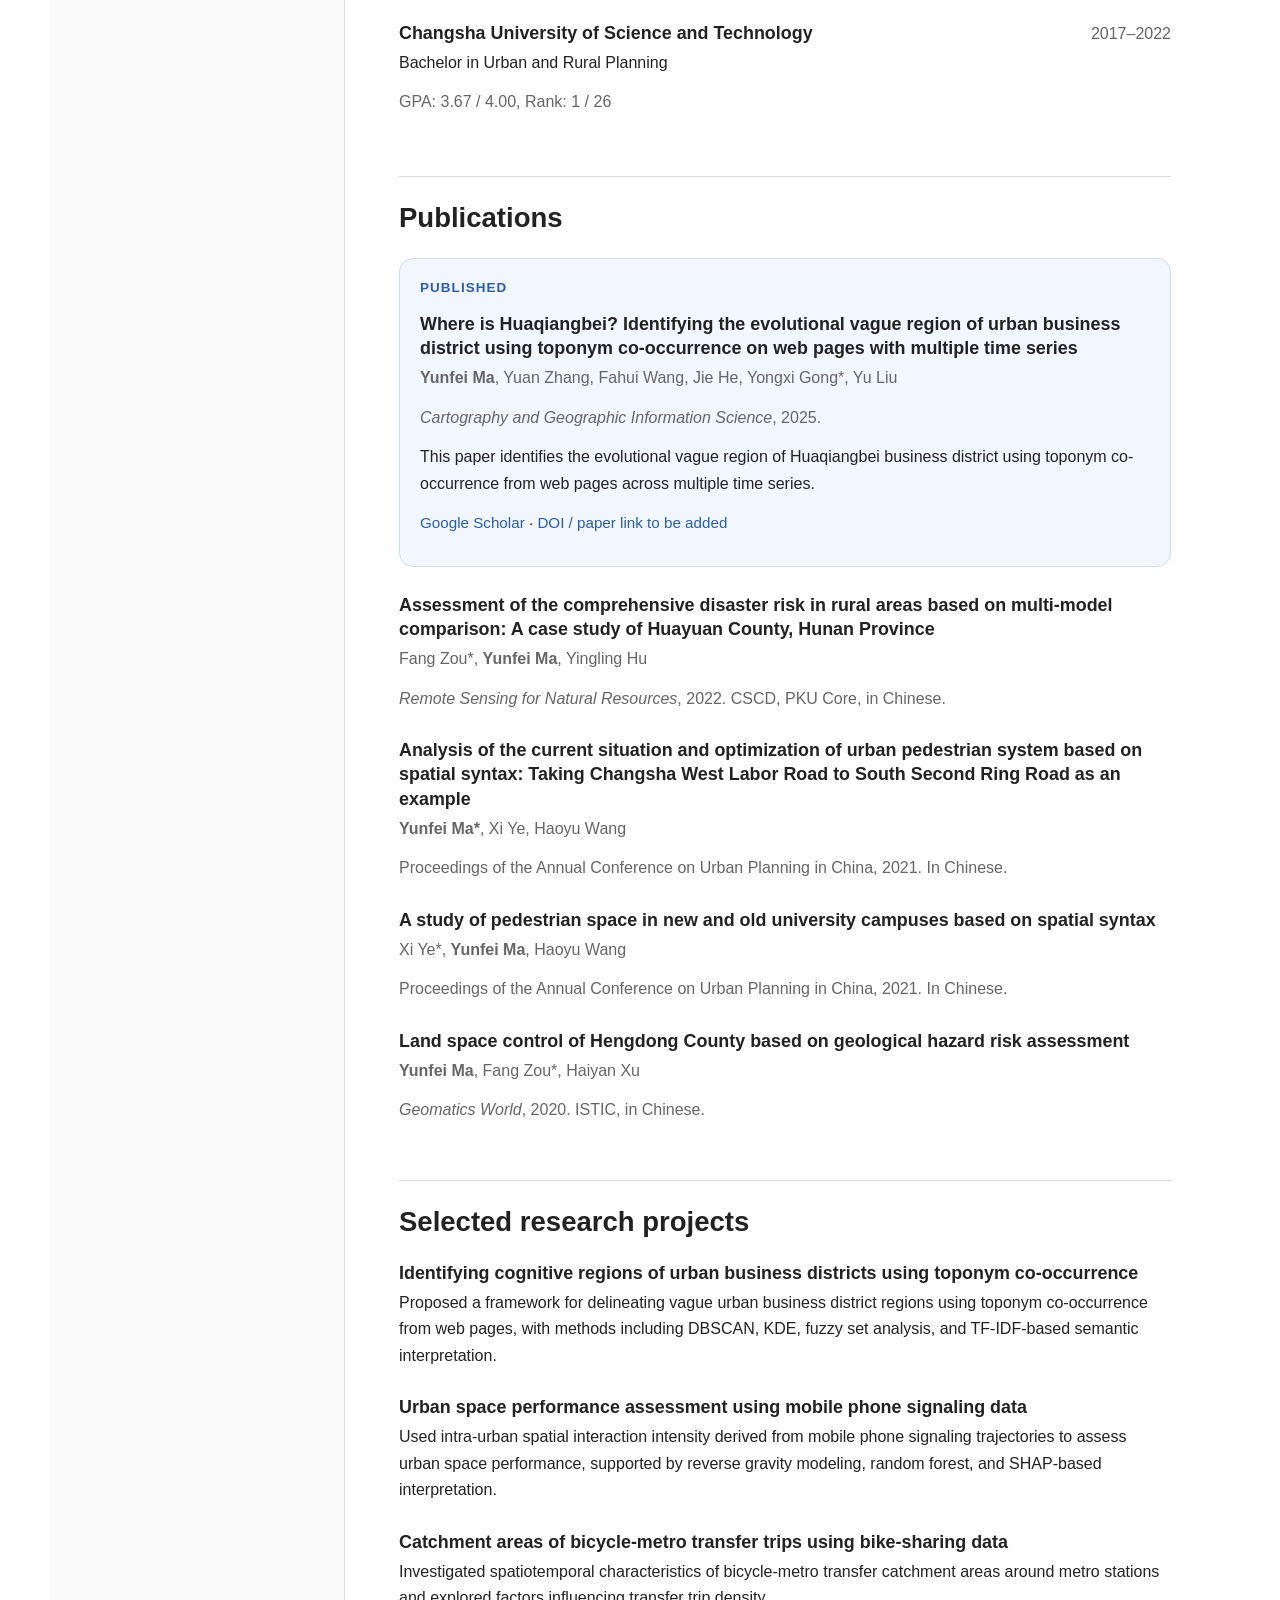
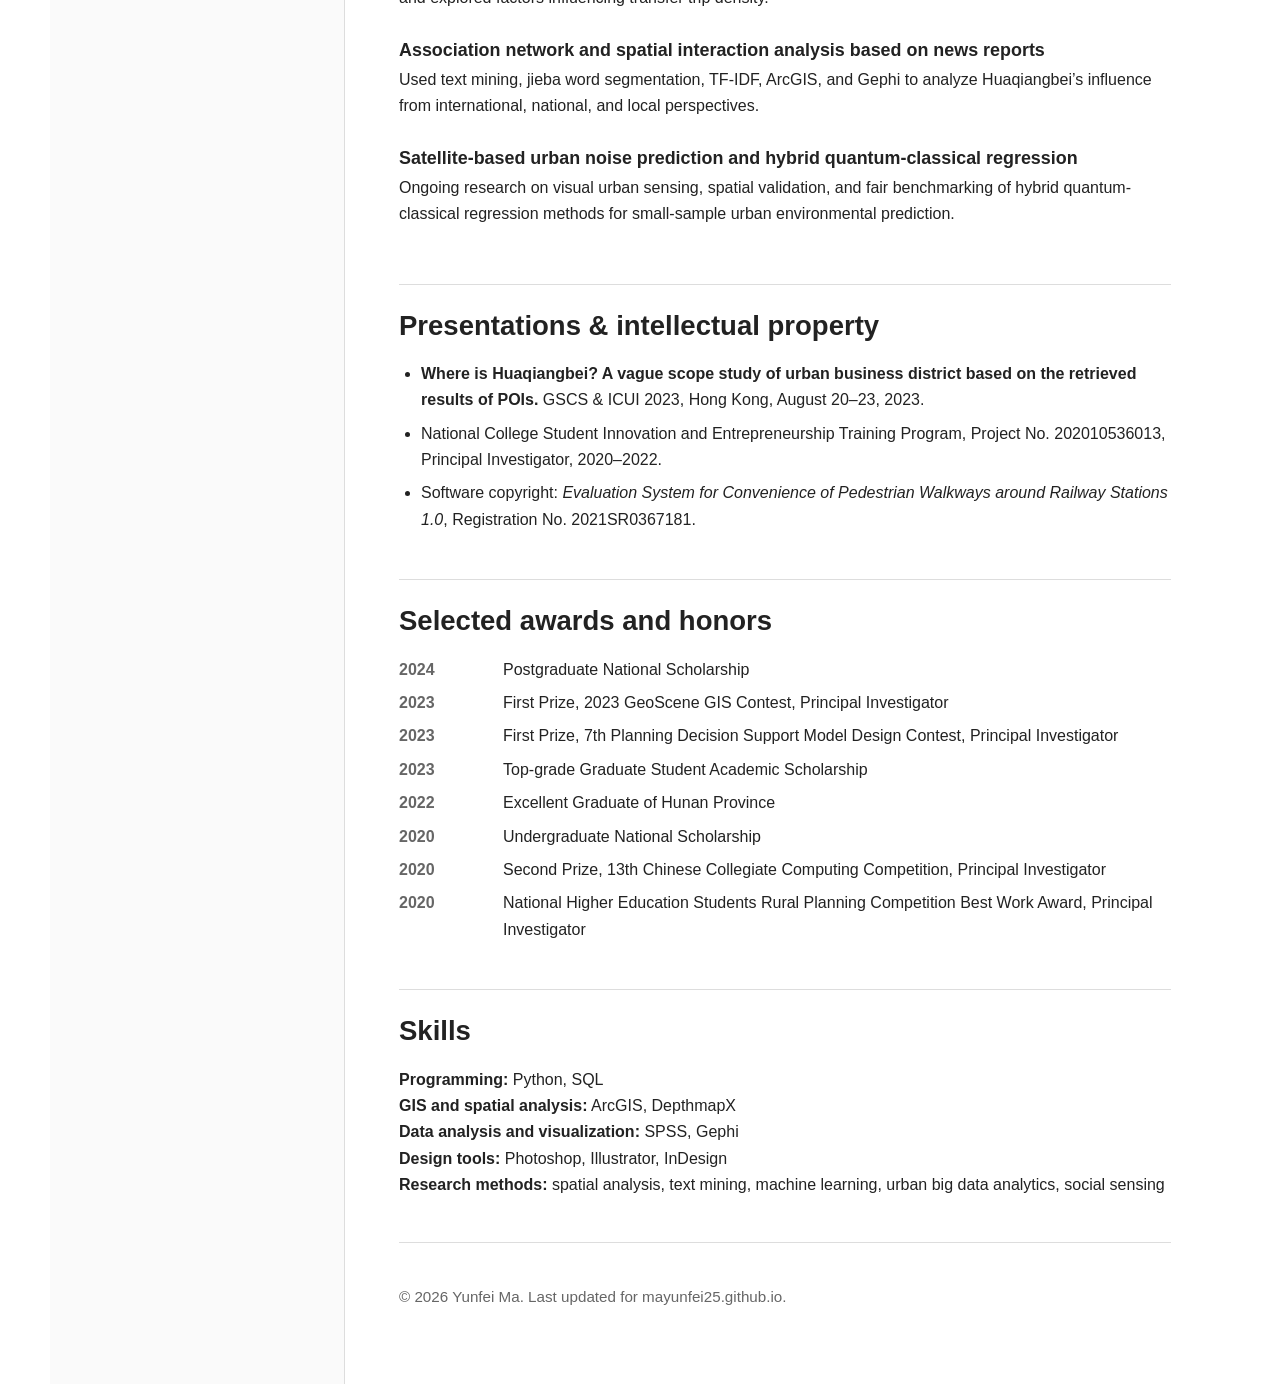
==== commit abd40b5b: "Add files via upload" ====
--- a/index.html
+++ b/index.html
@@ -9,11 +9,9 @@
 </head>
 
 <body>
-  <div class="site-bg" aria-hidden="true"></div>
-
   <div class="page">
     <aside class="sidebar">
-      <div class="profile-card">
+      <div class="profile">
         <div class="portrait-frame" id="portraitFrame" aria-label="Yunfei Ma portrait">
           <img
             class="portrait"
@@ -28,28 +26,21 @@
         <h1>Yunfei Ma</h1>
         <p class="name-cn">马云飞</p>
         <p class="role">
-          PhD Student · Tsinghua SIGS<br />
-          Urban Sensing · GeoAI · Environmental AI
-        </p>
-
-        <div class="tag-cloud compact">
-          <span>Urban AI</span>
-          <span>GeoAI</span>
-          <span>Noise Prediction</span>
-          <span>Social Sensing</span>
-        </div>
+          PhD Student<br />
+          Tsinghua SIGS
+        </p>
 
         <ul class="profile-list">
           <li>📍 Shenzhen, China</li>
           <li>✉️ <a href="mailto:mayunfei25@mails.tsinghua.edu.cn">mayunfei25@mails.tsinghua.edu.cn</a></li>
           <li>🌐 <a href="https://mayunfei25.github.io/">mayunfei25.github.io</a></li>
-          <li>🔗 <a href="#">Google Scholar</a></li>
-          <li>💻 <a href="#">GitHub</a></li>
-          <li>📄 <a href="#">CV</a></li>
+          <li>🔗 <a href="https://scholar.google.com/citations?hl=en&user=dMgCi0IAAAAJ">Google Scholar</a></li>
+          <li>💻 <a href="https://github.com/mayunfei25">GitHub</a></li>
+          <li>📄 <a href="#education">Web CV</a></li>
         </ul>
 
         <p class="photo-note">
-          Open <code>?edit=1</code> to drag and crop the portrait.
+          Open <code>?edit=1</code> to adjust the portrait crop.
         </p>
       </div>
     </aside>
@@ -64,10 +55,9 @@
         <a href="#awards">Awards</a>
       </nav>
 
-      <section id="about" class="hero section">
-        <p class="eyebrow">Academic homepage</p>
-        <h2>Hi, I’m Yunfei — I study cities through data, images, language, and spatial intelligence.</h2>
-        <p class="hero-text">
+      <section id="about" class="section">
+        <h2>About me</h2>
+        <p>
           I am <strong>Yunfei Ma</strong> (马云飞), a PhD student at
           <strong>Tsinghua University Shenzhen International Graduate School</strong>.
           My research lies at the intersection of urban science, GIS, urban big data analytics,
@@ -80,112 +70,68 @@
           satellite-based urban noise prediction, GeoAI, and hybrid quantum-classical machine learning for
           small-sample urban environmental prediction.
         </p>
-
-        <div class="quick-stats">
-          <div>
-            <strong>Urban sensing</strong>
-            <span>social sensing · visual intelligence · spatial analytics</span>
+        <p>
+          I aim to develop spatially aware, interpretable, and human-centered computational methods
+          for understanding urban environments and supporting urban planning and governance.
+        </p>
+      </section>
+
+      <section id="news" class="section">
+        <h2>Recent news</h2>
+        <ul class="news-list">
+          <li><span>2026</span> Joined Tsinghua University Shenzhen International Graduate School as a PhD student.</li>
+          <li><span>2026</span> Building multi-city benchmarks for visual urban noise prediction and GeoAI-based urban sensing.</li>
+          <li><span>2025</span> Published the Huaqiangbei vague-region study in <em>Cartography and Geographic Information Science</em>.</li>
+          <li><span>2023</span> Presented related work on Huaqiangbei business district cognition at GSCS &amp; ICUI 2023.</li>
+        </ul>
+      </section>
+
+      <section id="research" class="section">
+        <h2>Research interests</h2>
+        <ul>
+          <li><strong>Urban sensing and urban big data analytics:</strong> social sensing, spatial data science, and urban planning analytics.</li>
+          <li><strong>GeoAI and spatial validation:</strong> robust evaluation protocols for spatially dependent urban datasets.</li>
+          <li><strong>Visual intelligence for urban perception:</strong> satellite imagery, street-level imagery, urban morphology, and environmental quality.</li>
+          <li><strong>Urban noise prediction:</strong> spatially robust modeling of sound environment indicators using visual and geospatial data.</li>
+          <li><strong>Hybrid quantum-classical learning:</strong> quantum kernel methods and matched classical baselines for small-sample urban prediction tasks.</li>
+        </ul>
+      </section>
+
+      <section id="education" class="section">
+        <h2>Education</h2>
+
+        <div class="entry">
+          <div class="entry-main">
+            <h3>Tsinghua University Shenzhen International Graduate School</h3>
+            <p>PhD Student, Future Human Habitats</p>
           </div>
-          <div>
-            <strong>Current focus</strong>
-            <span>satellite-based urban noise prediction</span>
+          <div class="entry-date">2026–Present</div>
+        </div>
+
+        <div class="entry">
+          <div class="entry-main">
+            <h3>Harbin Institute of Technology, Shenzhen</h3>
+            <p>Master in Urban Planning</p>
+            <p class="muted">GPA: 3.428 / 4.00, Rank: 4 / 33</p>
           </div>
-          <div>
-            <strong>Methods</strong>
-            <span>GeoAI · ML · text mining · QML benchmarks</span>
+          <div class="entry-date">2022–2026</div>
+        </div>
+
+        <div class="entry">
+          <div class="entry-main">
+            <h3>Changsha University of Science and Technology</h3>
+            <p>Bachelor in Urban and Rural Planning</p>
+            <p class="muted">GPA: 3.67 / 4.00, Rank: 1 / 26</p>
           </div>
+          <div class="entry-date">2017–2022</div>
         </div>
       </section>
 
-      <section id="news" class="section">
-        <div class="section-heading">
-          <p class="eyebrow">Updates</p>
-          <h2>Recent news</h2>
-        </div>
-        <ul class="news-list">
-          <li><span>2026</span> <p>Joined Tsinghua University Shenzhen International Graduate School as a PhD student.</p></li>
-          <li><span>2026</span> <p>Building multi-city benchmarks for visual urban noise prediction and GeoAI-based urban sensing.</p></li>
-          <li><span>2025</span> <p>Published the Huaqiangbei vague-region study in <em>Cartography and Geographic Information Science</em>.</p></li>
-          <li><span>2023</span> <p>Presented related work on Huaqiangbei business district cognition at GSCS &amp; ICUI 2023.</p></li>
-        </ul>
-      </section>
-
-      <section id="research" class="section">
-        <div class="section-heading">
-          <p class="eyebrow">Research</p>
-          <h2>Research interests</h2>
-        </div>
-
-        <div class="interest-grid">
-          <article>
-            <div class="icon">🛰️</div>
-            <h3>Visual urban intelligence</h3>
-            <p>Satellite imagery, street-level imagery, urban morphology, and visual proxies for urban environmental quality.</p>
-          </article>
-
-          <article>
-            <div class="icon">🧭</div>
-            <h3>Urban sensing &amp; GeoAI</h3>
-            <p>Urban big data analytics, social sensing, spatial data science, and interpretable spatial modeling.</p>
-          </article>
-
-          <article>
-            <div class="icon">🔊</div>
-            <h3>Urban noise prediction</h3>
-            <p>Spatially robust modeling of urban sound environments using visual and geospatial data.</p>
-          </article>
-
-          <article>
-            <div class="icon">⚛️</div>
-            <h3>Hybrid quantum-classical learning</h3>
-            <p>Evaluating quantum kernel methods and matched classical baselines for small-sample urban prediction tasks.</p>
-          </article>
-        </div>
-      </section>
-
-      <section id="education" class="section">
-        <div class="section-heading">
-          <p class="eyebrow">Background</p>
-          <h2>Education</h2>
-        </div>
-
-        <div class="timeline">
-          <div class="entry">
-            <div class="entry-date">2026–Present</div>
-            <div class="entry-main">
-              <h3>Tsinghua University Shenzhen International Graduate School</h3>
-              <p>PhD Student, Future Human Habitats</p>
-            </div>
-          </div>
-
-          <div class="entry">
-            <div class="entry-date">2022–2026</div>
-            <div class="entry-main">
-              <h3>Harbin Institute of Technology, Shenzhen</h3>
-              <p>Master in Urban Planning</p>
-              <p class="muted">GPA: 3.428 / 4.00, Rank: 4 / 33</p>
-            </div>
-          </div>
-
-          <div class="entry">
-            <div class="entry-date">2017–2022</div>
-            <div class="entry-main">
-              <h3>Changsha University of Science and Technology</h3>
-              <p>Bachelor in Urban and Rural Planning</p>
-              <p class="muted">GPA: 3.67 / 4.00, Rank: 1 / 26</p>
-            </div>
-          </div>
-        </div>
-      </section>
-
       <section id="publications" class="section">
-        <div class="section-heading">
-          <p class="eyebrow">Selected work</p>
-          <h2>Publications</h2>
-        </div>
+        <h2>Publications</h2>
 
         <article class="publication featured">
-          <div class="paper-badge">Published · 2025</div>
+          <p class="pub-status">Published</p>
           <h3>
             Where is Huaqiangbei? Identifying the evolutional vague region of urban business district using
             toponym co-occurrence on web pages with multiple time series
@@ -201,99 +147,88 @@
             toponym co-occurrence from web pages across multiple time series.
           </p>
           <p class="links">
-            <a href="#">Paper</a> · <a href="#">DOI</a> · <a href="#">BibTeX</a>
-          </p>
-        </article>
-
-        <div class="publication-list">
-          <article class="publication">
-            <h3>
-              Assessment of the comprehensive disaster risk in rural areas based on multi-model comparison:
-              A case study of Huayuan County, Hunan Province
-            </h3>
-            <p class="authors">Fang Zou*, <strong>Yunfei Ma</strong>, Yingling Hu</p>
-            <p class="venue"><em>Remote Sensing for Natural Resources</em>, 2022. CSCD, PKU Core, in Chinese.</p>
-          </article>
-
-          <article class="publication">
-            <h3>
-              Analysis of the current situation and optimization of urban pedestrian system based on spatial syntax:
-              Taking Changsha West Labor Road to South Second Ring Road as an example
-            </h3>
-            <p class="authors"><strong>Yunfei Ma*</strong>, Xi Ye, Haoyu Wang</p>
-            <p class="venue">Proceedings of the Annual Conference on Urban Planning in China, 2021. In Chinese.</p>
-          </article>
-
-          <article class="publication">
-            <h3>A study of pedestrian space in new and old university campuses based on spatial syntax</h3>
-            <p class="authors">Xi Ye*, <strong>Yunfei Ma</strong>, Haoyu Wang</p>
-            <p class="venue">Proceedings of the Annual Conference on Urban Planning in China, 2021. In Chinese.</p>
-          </article>
-
-          <article class="publication">
-            <h3>Land space control of Hengdong County based on geological hazard risk assessment</h3>
-            <p class="authors"><strong>Yunfei Ma</strong>, Fang Zou*, Haiyan Xu</p>
-            <p class="venue"><em>Geomatics World</em>, 2020. ISTIC, in Chinese.</p>
-          </article>
-        </div>
+            <a href="https://scholar.google.com/citations?hl=en&user=dMgCi0IAAAAJ">Google Scholar</a> · <a href="#">DOI / paper link to be added</a>
+          </p>
+        </article>
+
+        <article class="publication">
+          <h3>
+            Assessment of the comprehensive disaster risk in rural areas based on multi-model comparison:
+            A case study of Huayuan County, Hunan Province
+          </h3>
+          <p class="authors">Fang Zou*, <strong>Yunfei Ma</strong>, Yingling Hu</p>
+          <p class="venue"><em>Remote Sensing for Natural Resources</em>, 2022. CSCD, PKU Core, in Chinese.</p>
+        </article>
+
+        <article class="publication">
+          <h3>
+            Analysis of the current situation and optimization of urban pedestrian system based on spatial syntax:
+            Taking Changsha West Labor Road to South Second Ring Road as an example
+          </h3>
+          <p class="authors"><strong>Yunfei Ma*</strong>, Xi Ye, Haoyu Wang</p>
+          <p class="venue">Proceedings of the Annual Conference on Urban Planning in China, 2021. In Chinese.</p>
+        </article>
+
+        <article class="publication">
+          <h3>A study of pedestrian space in new and old university campuses based on spatial syntax</h3>
+          <p class="authors">Xi Ye*, <strong>Yunfei Ma</strong>, Haoyu Wang</p>
+          <p class="venue">Proceedings of the Annual Conference on Urban Planning in China, 2021. In Chinese.</p>
+        </article>
+
+        <article class="publication">
+          <h3>Land space control of Hengdong County based on geological hazard risk assessment</h3>
+          <p class="authors"><strong>Yunfei Ma</strong>, Fang Zou*, Haiyan Xu</p>
+          <p class="venue"><em>Geomatics World</em>, 2020. ISTIC, in Chinese.</p>
+        </article>
       </section>
 
       <section id="projects" class="section">
-        <div class="section-heading">
-          <p class="eyebrow">Projects</p>
-          <h2>Selected research projects</h2>
-        </div>
-
-        <div class="project-grid">
-          <article class="project">
-            <h3>Identifying cognitive regions of urban business districts</h3>
-            <p>
-              Delineating vague urban business district regions using toponym co-occurrence from web pages,
-              DBSCAN, KDE, fuzzy set analysis, and TF-IDF-based semantic interpretation.
-            </p>
-          </article>
-
-          <article class="project">
-            <h3>Urban space performance assessment</h3>
-            <p>
-              Using mobile phone signaling trajectories, reverse gravity modeling, random forest,
-              and SHAP-based interpretation to assess urban space performance.
-            </p>
-          </article>
-
-          <article class="project">
-            <h3>Bicycle-metro transfer catchment areas</h3>
-            <p>
-              Investigating spatiotemporal characteristics of bicycle-metro transfer catchment areas
-              around metro stations using bike-sharing data.
-            </p>
-          </article>
-
-          <article class="project">
-            <h3>Association networks from news reports</h3>
-            <p>
-              Using text mining, jieba word segmentation, TF-IDF, ArcGIS, and Gephi to analyze
-              Huaqiangbei’s influence from multiple spatial scales.
-            </p>
-          </article>
-
-          <article class="project wide">
-            <h3>Satellite-based urban noise prediction and hybrid quantum-classical regression</h3>
-            <p>
-              Ongoing research on visual urban sensing, spatial validation, and fair benchmarking of hybrid
-              quantum-classical regression methods for small-sample urban environmental prediction.
-            </p>
-          </article>
-        </div>
+        <h2>Selected research projects</h2>
+
+        <article class="project">
+          <h3>Identifying cognitive regions of urban business districts using toponym co-occurrence</h3>
+          <p>
+            Proposed a framework for delineating vague urban business district regions using toponym co-occurrence
+            from web pages, with methods including DBSCAN, KDE, fuzzy set analysis, and TF-IDF-based semantic interpretation.
+          </p>
+        </article>
+
+        <article class="project">
+          <h3>Urban space performance assessment using mobile phone signaling data</h3>
+          <p>
+            Used intra-urban spatial interaction intensity derived from mobile phone signaling trajectories to assess
+            urban space performance, supported by reverse gravity modeling, random forest, and SHAP-based interpretation.
+          </p>
+        </article>
+
+        <article class="project">
+          <h3>Catchment areas of bicycle-metro transfer trips using bike-sharing data</h3>
+          <p>
+            Investigated spatiotemporal characteristics of bicycle-metro transfer catchment areas around metro stations
+            and explored factors influencing transfer trip density.
+          </p>
+        </article>
+
+        <article class="project">
+          <h3>Association network and spatial interaction analysis based on news reports</h3>
+          <p>
+            Used text mining, jieba word segmentation, TF-IDF, ArcGIS, and Gephi to analyze Huaqiangbei’s influence
+            from international, national, and local perspectives.
+          </p>
+        </article>
+
+        <article class="project">
+          <h3>Satellite-based urban noise prediction and hybrid quantum-classical regression</h3>
+          <p>
+            Ongoing research on visual urban sensing, spatial validation, and fair benchmarking of hybrid
+            quantum-classical regression methods for small-sample urban environmental prediction.
+          </p>
+        </article>
       </section>
 
       <section id="presentations" class="section">
-        <div class="section-heading">
-          <p class="eyebrow">Activities</p>
-          <h2>Presentations &amp; intellectual property</h2>
-        </div>
-
-        <ul class="soft-list">
+        <h2>Presentations &amp; intellectual property</h2>
+        <ul>
           <li>
             <strong>Where is Huaqiangbei? A vague scope study of urban business district based on the retrieved results of POIs.</strong>
             GSCS &amp; ICUI 2023, Hong Kong, August 20–23, 2023.
@@ -310,40 +245,32 @@
       </section>
 
       <section id="awards" class="section">
-        <div class="section-heading">
-          <p class="eyebrow">Awards</p>
-          <h2>Selected awards and honors</h2>
-        </div>
-
+        <h2>Selected awards and honors</h2>
         <ul class="award-list">
-          <li><span>2024</span> <p>Postgraduate National Scholarship</p></li>
-          <li><span>2023</span> <p>First Prize, 2023 GeoScene GIS Contest, Principal Investigator</p></li>
-          <li><span>2023</span> <p>First Prize, 7th Planning Decision Support Model Design Contest, Principal Investigator</p></li>
-          <li><span>2023</span> <p>Top-grade Graduate Student Academic Scholarship</p></li>
-          <li><span>2022</span> <p>Excellent Graduate of Hunan Province</p></li>
-          <li><span>2020</span> <p>Undergraduate National Scholarship</p></li>
-          <li><span>2020</span> <p>Second Prize, 13th Chinese Collegiate Computing Competition, Principal Investigator</p></li>
-          <li><span>2020</span> <p>National Higher Education Students Rural Planning Competition Best Work Award, Principal Investigator</p></li>
+          <li><span>2024</span> Postgraduate National Scholarship</li>
+          <li><span>2023</span> First Prize, 2023 GeoScene GIS Contest, Principal Investigator</li>
+          <li><span>2023</span> First Prize, 7th Planning Decision Support Model Design Contest, Principal Investigator</li>
+          <li><span>2023</span> Top-grade Graduate Student Academic Scholarship</li>
+          <li><span>2022</span> Excellent Graduate of Hunan Province</li>
+          <li><span>2020</span> Undergraduate National Scholarship</li>
+          <li><span>2020</span> Second Prize, 13th Chinese Collegiate Computing Competition, Principal Investigator</li>
+          <li><span>2020</span> National Higher Education Students Rural Planning Competition Best Work Award, Principal Investigator</li>
         </ul>
       </section>
 
       <section id="skills" class="section">
-        <div class="section-heading">
-          <p class="eyebrow">Toolkit</p>
-          <h2>Skills</h2>
-        </div>
-
-        <div class="skill-groups">
-          <div><strong>Programming</strong><span>Python · SQL</span></div>
-          <div><strong>GIS &amp; spatial analysis</strong><span>ArcGIS · DepthmapX</span></div>
-          <div><strong>Data visualization</strong><span>SPSS · Gephi</span></div>
-          <div><strong>Design</strong><span>Photoshop · Illustrator · InDesign</span></div>
-          <div><strong>Methods</strong><span>Spatial analysis · Text mining · Machine learning · Social sensing</span></div>
-        </div>
+        <h2>Skills</h2>
+        <p>
+          <strong>Programming:</strong> Python, SQL<br />
+          <strong>GIS and spatial analysis:</strong> ArcGIS, DepthmapX<br />
+          <strong>Data analysis and visualization:</strong> SPSS, Gephi<br />
+          <strong>Design tools:</strong> Photoshop, Illustrator, InDesign<br />
+          <strong>Research methods:</strong> spatial analysis, text mining, machine learning, urban big data analytics, social sensing
+        </p>
       </section>
 
       <footer class="footer">
-        <p>© 2026 Yunfei Ma. Built with curiosity for cities, data, and spatial intelligence.</p>
+        <p>© 2026 Yunfei Ma. Last updated for mayunfei25.github.io.</p>
       </footer>
     </main>
   </div>
@@ -360,20 +287,20 @@
 
     <label>
       Move X
-      <input id="cropX" type="range" min="-220" max="220" step="1" value="0" />
-      <span id="cropXValue">0px</span>
+      <input id="cropX" type="range" min="-220" max="220" step="1" value="2" />
+      <span id="cropXValue">2px</span>
     </label>
 
     <label>
       Move Y
-      <input id="cropY" type="range" min="-220" max="220" step="1" value="0" />
-      <span id="cropYValue">0px</span>
+      <input id="cropY" type="range" min="-220" max="220" step="1" value="-7" />
+      <span id="cropYValue">-7px</span>
     </label>
 
     <label>
       Zoom
-      <input id="cropScale" type="range" min="1" max="3" step="0.01" value="1.20" />
-      <span id="cropScaleValue">1.20</span>
+      <input id="cropScale" type="range" min="1" max="3" step="0.01" value="1.09" />
+      <span id="cropScaleValue">1.09</span>
     </label>
 
     <div class="crop-editor-actions">
--- a/styles.css
+++ b/styles.css
@@ -1,33 +1,27 @@
+:root {
+  --text: #222222;
+  --muted: #666666;
+  --light: #f7f7f7;
+  --line: #dddddd;
+  --link: #2a5db0;
+  --link-hover: #123f7a;
+  --sidebar: #fafafa;
+  --accent-bg: #f2f6ff;
+  --accent-line: #cddbf7;
+  --max-width: 1180px;
+
+  /*
+    Portrait crop variables.
+    Your current preferred values are saved here.
+    Use https://mayunfei25.github.io/?edit=1 to adjust visually.
+  */
+  --portrait-move-x: 2px;
+  --portrait-move-y: -7px;
+  --portrait-scale: 1.09;
+}
+
 * {
   box-sizing: border-box;
-}
-
-:root {
-  --text: #232326;
-  --muted: #6d6a75;
-  --soft-muted: #8b8795;
-  --line: rgba(75, 70, 95, 0.14);
-  --link: #5a45d6;
-  --link-hover: #36258c;
-  --surface: rgba(255, 255, 255, 0.82);
-  --surface-solid: #ffffff;
-  --sidebar: rgba(255, 255, 255, 0.76);
-  --accent: #6f55e8;
-  --accent-2: #0ea5a3;
-  --accent-3: #f59e0b;
-  --accent-bg: #f4f1ff;
-  --accent-line: rgba(111, 85, 232, 0.22);
-  --shadow: 0 22px 70px rgba(39, 34, 70, 0.10);
-  --max-width: 1220px;
-
-  /*
-    Portrait crop variables.
-    Use https://mayunfei25.github.io/?edit=1 to adjust visually,
-    then replace these three values.
-  */
-  --portrait-move-x: 0px;
-  --portrait-move-y: 0px;
-  --portrait-scale: 1.20;
 }
 
 html {
@@ -37,25 +31,11 @@
 body {
   margin: 0;
   color: var(--text);
-  background:
-    radial-gradient(circle at 10% 0%, rgba(111, 85, 232, 0.15), transparent 30%),
-    radial-gradient(circle at 92% 8%, rgba(14, 165, 163, 0.13), transparent 32%),
-    linear-gradient(135deg, #fbfaf7 0%, #f7f7ff 45%, #f8fbfb 100%);
+  background: #ffffff;
   font-family: -apple-system, BlinkMacSystemFont, "Segoe UI", Roboto, "Helvetica Neue",
     Arial, "PingFang SC", "Microsoft YaHei", sans-serif;
   font-size: 16px;
-  line-height: 1.68;
-}
-
-.site-bg {
-  position: fixed;
-  inset: 0;
-  pointer-events: none;
-  background-image:
-    linear-gradient(rgba(111, 85, 232, 0.035) 1px, transparent 1px),
-    linear-gradient(90deg, rgba(111, 85, 232, 0.035) 1px, transparent 1px);
-  background-size: 34px 34px;
-  mask-image: linear-gradient(to bottom, black, transparent 70%);
+  line-height: 1.65;
 }
 
 a {
@@ -70,68 +50,45 @@
 
 code {
   font-family: "SFMono-Regular", Consolas, "Liberation Mono", Menlo, monospace;
-  font-size: 0.86em;
-  background: rgba(111, 85, 232, 0.08);
-  color: #51419f;
-  padding: 0.08rem 0.28rem;
-  border-radius: 6px;
+  font-size: 0.88em;
+  background: #f0f0f0;
+  padding: 0.08rem 0.25rem;
+  border-radius: 4px;
 }
 
 .page {
-  position: relative;
-  z-index: 1;
   max-width: var(--max-width);
   margin: 0 auto;
   display: grid;
-  grid-template-columns: 318px minmax(0, 1fr);
+  grid-template-columns: 295px minmax(0, 1fr);
   min-height: 100vh;
-  gap: 28px;
-  padding: 28px 24px 42px;
 }
 
 .sidebar {
-  padding: 18px 0;
-}
-
-.profile-card {
+  border-right: 1px solid var(--line);
+  background: var(--sidebar);
+  padding: 46px 30px;
+}
+
+.profile {
   position: sticky;
-  top: 28px;
+  top: 36px;
   text-align: center;
-  background: var(--sidebar);
-  border: 1px solid var(--line);
-  border-radius: 28px;
-  padding: 34px 28px 28px;
-  box-shadow: var(--shadow);
-  backdrop-filter: blur(18px);
 }
 
 .portrait-frame {
   position: relative;
-  width: 188px;
-  height: 188px;
+  width: 178px;
+  height: 178px;
   margin: 0 auto;
   border-radius: 50%;
   overflow: hidden;
-  border: 5px solid #ffffff;
+  border: 1px solid var(--line);
   background: #ffffff;
-  box-shadow:
-    0 16px 35px rgba(111, 85, 232, 0.18),
-    0 0 0 1px rgba(111, 85, 232, 0.15);
-}
-
-.portrait-frame::after {
-  content: "";
-  position: absolute;
-  inset: -5px;
-  border-radius: 50%;
-  pointer-events: none;
-  background: linear-gradient(135deg, rgba(111, 85, 232, 0.26), rgba(14, 165, 163, 0.18), rgba(245, 158, 11, 0.20));
-  mix-blend-mode: multiply;
-  opacity: 0.30;
 }
 
 .portrait-frame.editing {
-  outline: 4px solid rgba(111, 85, 232, 0.25);
+  outline: 3px solid rgba(42, 93, 176, 0.25);
   cursor: grab;
 }
 
@@ -177,50 +134,28 @@
   z-index: 1;
   display: grid;
   place-items: center;
-  background: linear-gradient(135deg, #f3f0ff, #e9fbfa);
-  color: #6f55e8;
+  background: linear-gradient(135deg, #f2f2f2, #e8e8e8);
+  color: #777777;
   font-size: 2.4rem;
-  font-weight: 800;
+  font-weight: 700;
   letter-spacing: 0.02em;
 }
 
-.profile-card h1 {
-  margin: 24px 0 2px;
-  font-size: 2rem;
-  line-height: 1.05;
-  letter-spacing: -0.04em;
+.profile h1 {
+  margin: 22px 0 2px;
+  font-size: 1.75rem;
+  line-height: 1.15;
 }
 
 .name-cn {
-  margin: 0 0 12px;
+  margin: 0 0 14px;
   color: var(--muted);
   font-size: 1.05rem;
 }
 
 .role {
   color: var(--muted);
-  margin: 0 0 18px;
-  font-size: 0.98rem;
-}
-
-.tag-cloud {
-  display: flex;
-  flex-wrap: wrap;
-  justify-content: center;
-  gap: 8px;
-  margin: 16px 0 22px;
-}
-
-.tag-cloud span {
-  display: inline-flex;
-  align-items: center;
-  border: 1px solid rgba(111, 85, 232, 0.16);
-  background: rgba(111, 85, 232, 0.065);
-  color: #5945b5;
-  border-radius: 999px;
-  padding: 6px 10px;
-  font-size: 0.8rem;
-  line-height: 1.1;
+  margin: 0 0 22px;
 }
 
 .profile-list {
@@ -228,112 +163,66 @@
   padding: 0;
   margin: 0;
   text-align: left;
-  display: grid;
-  gap: 8px;
+  display: inline-block;
   word-break: break-word;
 }
 
 .profile-list li {
-  color: var(--muted);
-  font-size: 0.94rem;
+  margin: 8px 0;
+  color: var(--muted);
 }
 
 .photo-note {
   margin: 22px auto 0;
-  color: var(--soft-muted);
+  max-width: 210px;
+  color: var(--muted);
   font-size: 0.82rem;
   line-height: 1.45;
 }
 
 .content {
-  padding: 18px 0 0;
+  padding: 38px 54px 60px;
   max-width: 880px;
 }
 
 .topnav {
-  position: sticky;
-  top: 18px;
-  z-index: 20;
-  margin-bottom: 22px;
+  border-bottom: 1px solid var(--line);
+  padding-bottom: 14px;
+  margin-bottom: 30px;
   display: flex;
-  gap: 8px;
+  gap: 20px;
   flex-wrap: wrap;
-  padding: 10px;
-  border: 1px solid var(--line);
-  border-radius: 999px;
-  background: rgba(255, 255, 255, 0.76);
-  box-shadow: 0 14px 40px rgba(39, 34, 70, 0.08);
-  backdrop-filter: blur(18px);
+  font-size: 0.95rem;
 }
 
 .topnav a {
   color: var(--muted);
-  border-radius: 999px;
-  padding: 8px 13px;
-  font-size: 0.92rem;
 }
 
 .topnav a:hover {
   color: var(--text);
-  background: rgba(111, 85, 232, 0.08);
-  text-decoration: none;
 }
 
 .section {
-  margin-bottom: 22px;
-  padding: 30px;
-  border: 1px solid var(--line);
-  border-radius: 28px;
-  background: var(--surface);
-  box-shadow: var(--shadow);
-  backdrop-filter: blur(18px);
-}
-
-.hero {
-  padding: 40px;
-  background:
-    linear-gradient(135deg, rgba(255, 255, 255, 0.92), rgba(244, 241, 255, 0.84)),
-    radial-gradient(circle at 95% 8%, rgba(14, 165, 163, 0.18), transparent 32%);
-}
-
-.eyebrow {
-  margin: 0 0 10px;
-  color: var(--accent);
-  font-size: 0.78rem;
-  letter-spacing: 0.12em;
-  text-transform: uppercase;
-  font-weight: 800;
-}
-
-.section-heading {
-  margin-bottom: 20px;
+  padding: 24px 0 30px;
+  border-bottom: 1px solid var(--line);
 }
 
 .section h2 {
-  margin: 0 0 16px;
-  font-size: clamp(1.7rem, 3vw, 2.45rem);
-  line-height: 1.12;
-  letter-spacing: -0.055em;
-  font-weight: 800;
-}
-
-.hero h2 {
-  font-size: clamp(2.2rem, 4.4vw, 4.2rem);
-  max-width: 820px;
+  margin: 0 0 18px;
+  font-size: 1.72rem;
+  line-height: 1.25;
+  font-weight: 700;
 }
 
 .section h3 {
-  margin: 0 0 7px;
+  margin: 0 0 5px;
   font-size: 1.12rem;
   line-height: 1.35;
 }
 
 .section p {
   margin: 0 0 13px;
-}
-
-.hero-text {
-  font-size: 1.08rem;
 }
 
 .muted,
@@ -343,53 +232,6 @@
   color: var(--muted);
 }
 
-.quick-stats {
-  display: grid;
-  grid-template-columns: repeat(3, 1fr);
-  gap: 14px;
-  margin-top: 24px;
-}
-
-.quick-stats div,
-.interest-grid article,
-.project,
-.publication,
-.skill-groups div {
-  border: 1px solid var(--line);
-  border-radius: 20px;
-  background: rgba(255, 255, 255, 0.70);
-  transition: transform 0.18s ease, border-color 0.18s ease, box-shadow 0.18s ease;
-}
-
-.quick-stats div:hover,
-.interest-grid article:hover,
-.project:hover,
-.publication:hover,
-.skill-groups div:hover {
-  transform: translateY(-3px);
-  border-color: rgba(111, 85, 232, 0.24);
-  box-shadow: 0 16px 45px rgba(39, 34, 70, 0.08);
-}
-
-.quick-stats div {
-  padding: 15px 16px;
-}
-
-.quick-stats strong,
-.skill-groups strong {
-  display: block;
-  color: var(--text);
-  line-height: 1.25;
-}
-
-.quick-stats span,
-.skill-groups span {
-  display: block;
-  margin-top: 4px;
-  color: var(--muted);
-  font-size: 0.91rem;
-}
-
 ul {
   padding-left: 22px;
   margin-top: 0;
@@ -403,162 +245,57 @@
 .award-list {
   list-style: none;
   padding-left: 0;
-  display: grid;
-  gap: 10px;
 }
 
 .news-list li,
 .award-list li {
   display: grid;
-  grid-template-columns: 78px 1fr;
-  gap: 14px;
-  align-items: start;
-  padding: 12px 14px;
-  border-radius: 16px;
-  background: rgba(255, 255, 255, 0.62);
-  border: 1px solid rgba(75, 70, 95, 0.09);
+  grid-template-columns: 88px 1fr;
+  gap: 16px;
 }
 
 .news-list span,
 .award-list span {
-  font-weight: 800;
-  color: var(--accent);
-}
-
-.news-list p,
-.award-list p {
-  margin: 0;
-}
-
-.interest-grid {
-  display: grid;
-  grid-template-columns: 1fr 1fr;
-  gap: 14px;
-}
-
-.interest-grid article {
-  padding: 20px;
-}
-
-.icon {
-  width: 42px;
-  height: 42px;
-  display: grid;
-  place-items: center;
-  margin-bottom: 12px;
-  border-radius: 15px;
-  background: linear-gradient(135deg, rgba(111, 85, 232, 0.12), rgba(14, 165, 163, 0.10));
-  font-size: 1.25rem;
-}
-
-.interest-grid p,
-.project p,
-.publication p {
-  color: var(--muted);
-}
-
-.timeline {
-  position: relative;
-  display: grid;
-  gap: 14px;
+  font-weight: 700;
+  color: var(--muted);
 }
 
 .entry {
   display: grid;
-  grid-template-columns: 118px 1fr;
-  gap: 20px;
+  grid-template-columns: 1fr auto;
+  gap: 18px;
+  margin: 18px 0;
+}
+
+.project,
+.publication {
+  margin: 22px 0 26px;
+}
+
+.publication.featured {
+  border: 1px solid var(--accent-line);
+  background: var(--accent-bg);
+  border-radius: 14px;
   padding: 18px 20px;
-  border: 1px solid var(--line);
-  border-radius: 20px;
-  background: rgba(255, 255, 255, 0.68);
-}
-
-.entry-date {
-  font-weight: 800;
-  color: var(--accent);
-}
-
-.publication {
-  padding: 18px 20px;
-}
-
-.publication.featured {
-  position: relative;
-  overflow: hidden;
-  border-color: var(--accent-line);
-  background:
-    linear-gradient(135deg, rgba(244, 241, 255, 0.92), rgba(234, 251, 250, 0.72));
-}
-
-.publication.featured::after {
-  content: "";
-  position: absolute;
-  top: -80px;
-  right: -80px;
-  width: 180px;
-  height: 180px;
-  background: radial-gradient(circle, rgba(111, 85, 232, 0.20), transparent 66%);
-}
-
-.paper-badge {
-  display: inline-flex;
-  margin-bottom: 12px;
-  border-radius: 999px;
-  padding: 6px 11px;
-  background: #ffffff;
-  color: var(--accent);
-  font-size: 0.78rem;
-  font-weight: 800;
-}
-
-.publication-list {
-  display: grid;
-  gap: 12px;
-  margin-top: 14px;
+}
+
+.pub-status {
+  color: var(--link);
+  font-size: 0.84rem;
+  font-weight: 700;
+  text-transform: uppercase;
+  letter-spacing: 0.08em;
+  margin-bottom: 8px;
 }
 
 .links {
   font-size: 0.95rem;
 }
 
-.project-grid {
-  display: grid;
-  grid-template-columns: 1fr 1fr;
-  gap: 14px;
-}
-
-.project {
-  padding: 20px;
-}
-
-.project.wide {
-  grid-column: 1 / -1;
-  background: linear-gradient(135deg, rgba(255, 255, 255, 0.78), rgba(244, 241, 255, 0.70));
-}
-
-.soft-list {
-  padding-left: 20px;
-}
-
-.soft-list li {
-  margin: 11px 0;
-}
-
-.skill-groups {
-  display: grid;
-  grid-template-columns: 1fr 1fr;
-  gap: 12px;
-}
-
-.skill-groups div {
-  padding: 16px 18px;
-}
-
 .footer {
-  padding: 24px 10px 8px;
+  padding-top: 26px;
   color: var(--muted);
   font-size: 0.95rem;
-  text-align: center;
 }
 
 /* Realtime crop editor. It appears only when the URL contains ?edit=1. */
@@ -568,13 +305,12 @@
   right: 22px;
   bottom: 22px;
   z-index: 9999;
-  width: min(390px, calc(100vw - 44px));
-  background: rgba(255, 255, 255, 0.94);
+  width: min(380px, calc(100vw - 44px));
+  background: #ffffff;
   border: 1px solid var(--line);
-  border-radius: 20px;
+  border-radius: 14px;
   box-shadow: 0 18px 60px rgba(0, 0, 0, 0.18);
   padding: 16px;
-  backdrop-filter: blur(18px);
 }
 
 .crop-editor.is-visible {
@@ -590,11 +326,10 @@
 
 .crop-editor-header button {
   border: 0;
-  background: rgba(111, 85, 232, 0.10);
-  color: var(--accent);
+  background: #f0f0f0;
   border-radius: 999px;
-  width: 30px;
-  height: 30px;
+  width: 28px;
+  height: 28px;
   cursor: pointer;
   font-size: 18px;
 }
@@ -632,16 +367,10 @@
 
 .crop-editor-actions button {
   border: 1px solid var(--line);
-  background: #ffffff;
-  border-radius: 10px;
+  background: #f7f7f7;
+  border-radius: 8px;
   padding: 8px 10px;
   cursor: pointer;
-}
-
-.crop-editor-actions button:first-child {
-  background: var(--accent);
-  color: #ffffff;
-  border-color: var(--accent);
 }
 
 .crop-editor textarea {
@@ -649,42 +378,35 @@
   min-height: 92px;
   resize: vertical;
   border: 1px solid var(--line);
-  border-radius: 12px;
+  border-radius: 8px;
   padding: 10px;
   font-family: "SFMono-Regular", Consolas, "Liberation Mono", Menlo, monospace;
   font-size: 0.82rem;
   color: var(--text);
 }
 
-@media (max-width: 920px) {
+@media (max-width: 860px) {
   .page {
     display: block;
-    padding: 18px;
   }
 
   .sidebar {
-    padding: 0 0 18px;
-  }
-
-  .profile-card {
+    border-right: 0;
+    border-bottom: 1px solid var(--line);
+    padding: 28px 22px;
+  }
+
+  .profile {
     position: static;
   }
 
+  .profile-list {
+    text-align: center;
+  }
+
   .content {
-    padding: 0;
+    padding: 28px 22px 48px;
     max-width: none;
-  }
-
-  .topnav {
-    top: 10px;
-    border-radius: 22px;
-  }
-
-  .quick-stats,
-  .interest-grid,
-  .project-grid,
-  .skill-groups {
-    grid-template-columns: 1fr;
   }
 
   .entry,
@@ -694,11 +416,6 @@
     gap: 3px;
   }
 
-  .hero,
-  .section {
-    padding: 24px;
-  }
-
   .crop-editor {
     right: 12px;
     bottom: 12px;
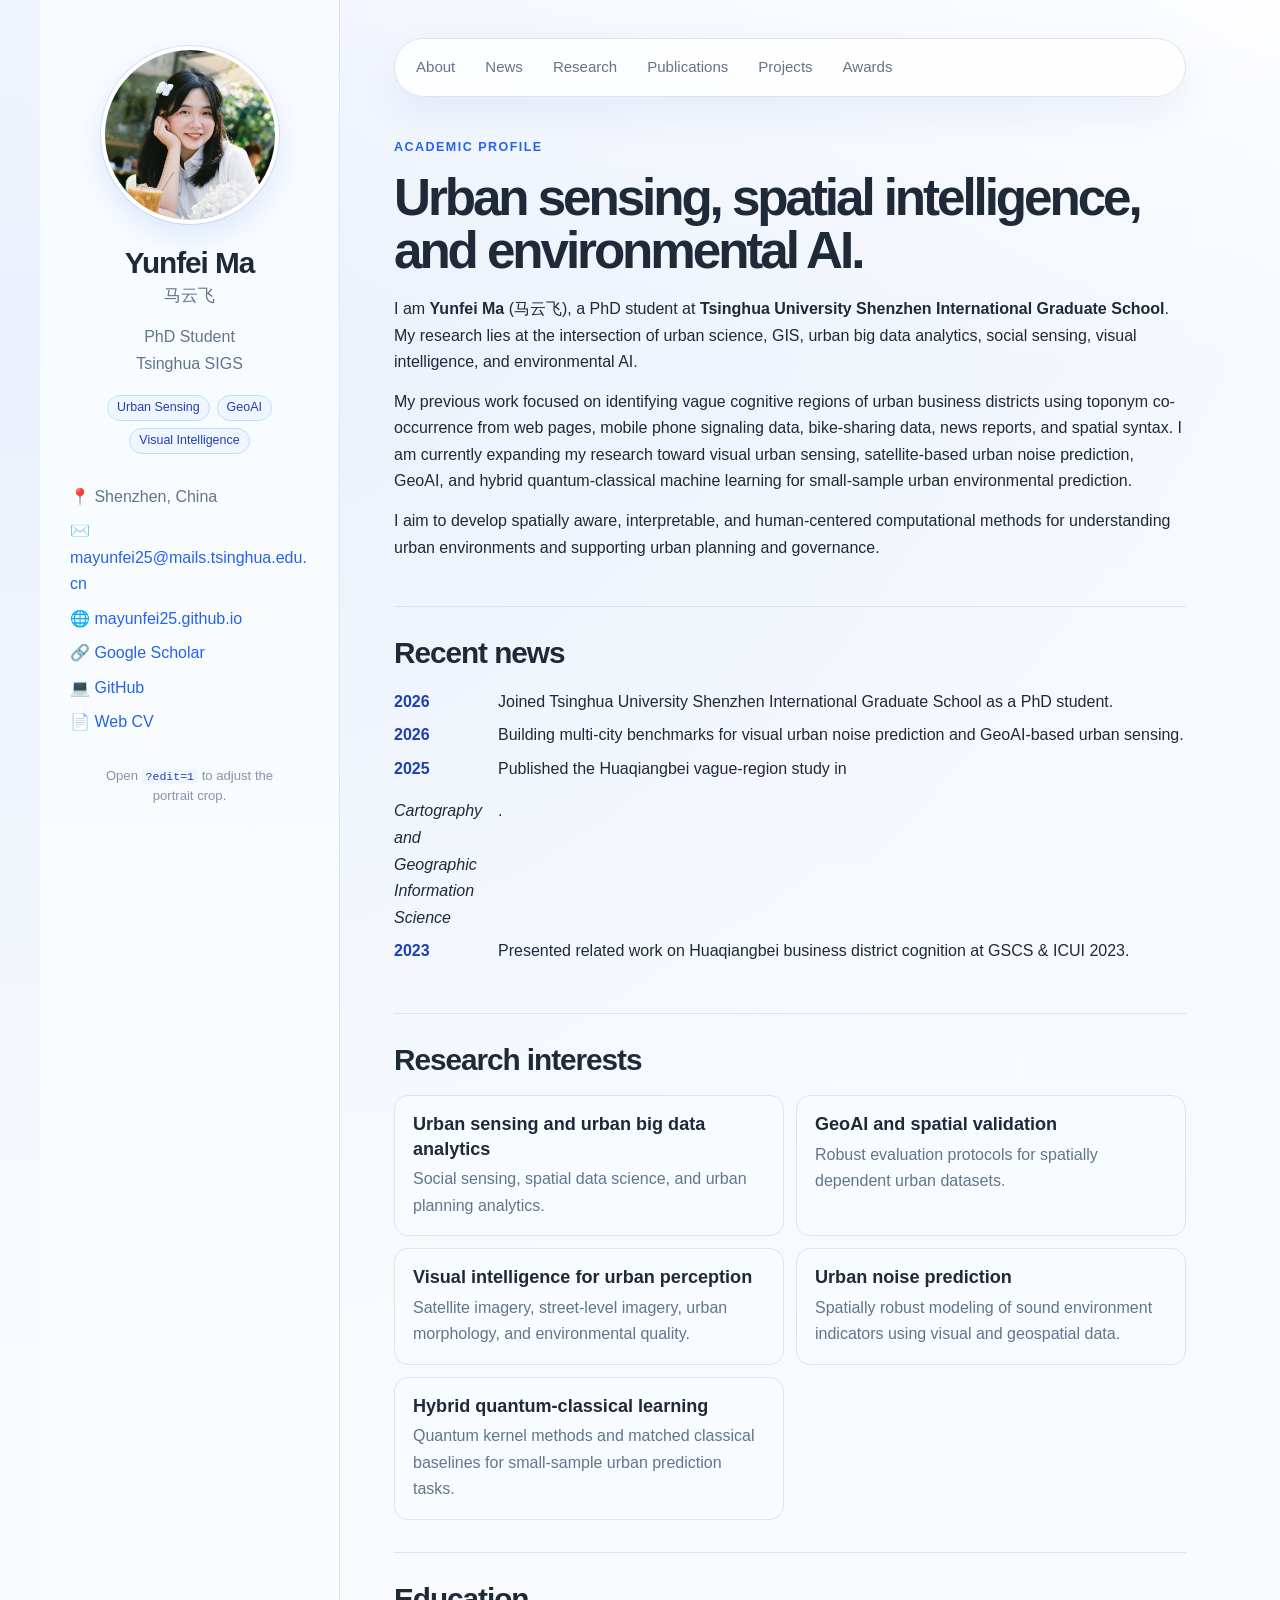
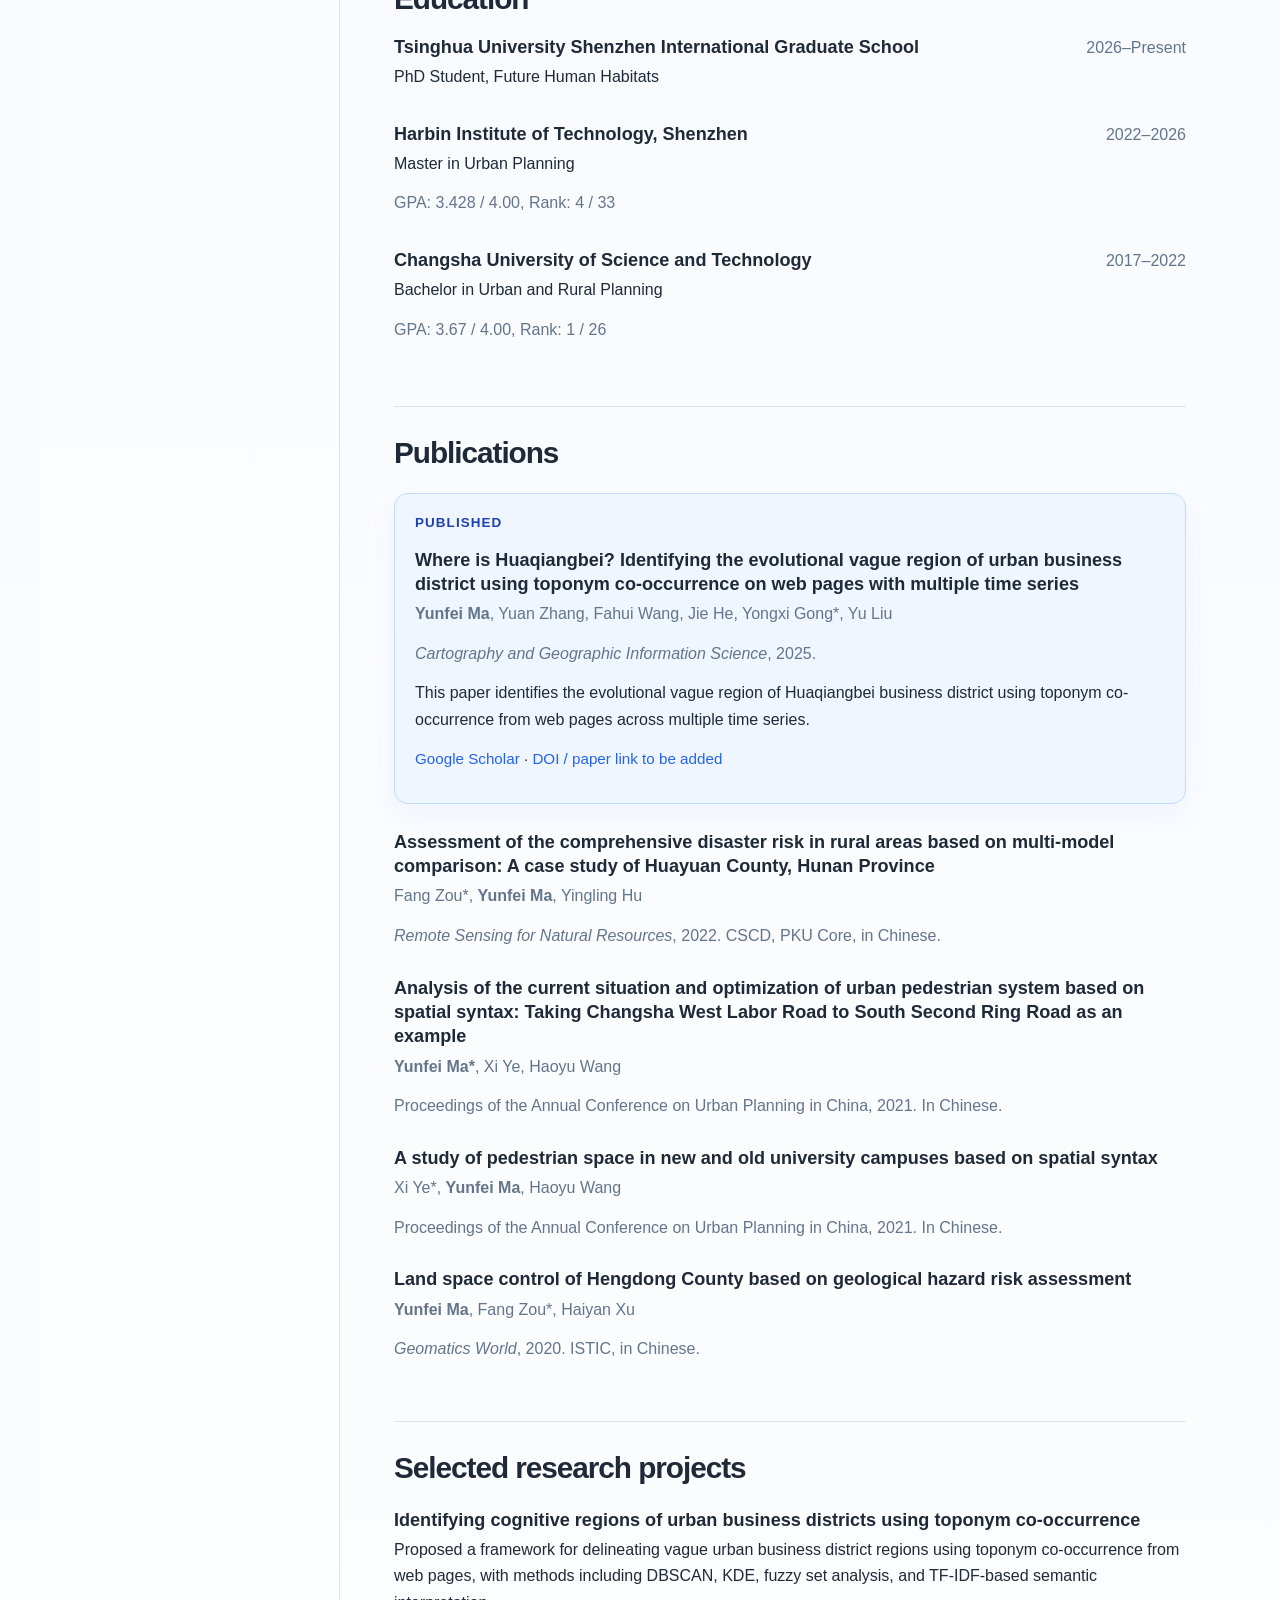
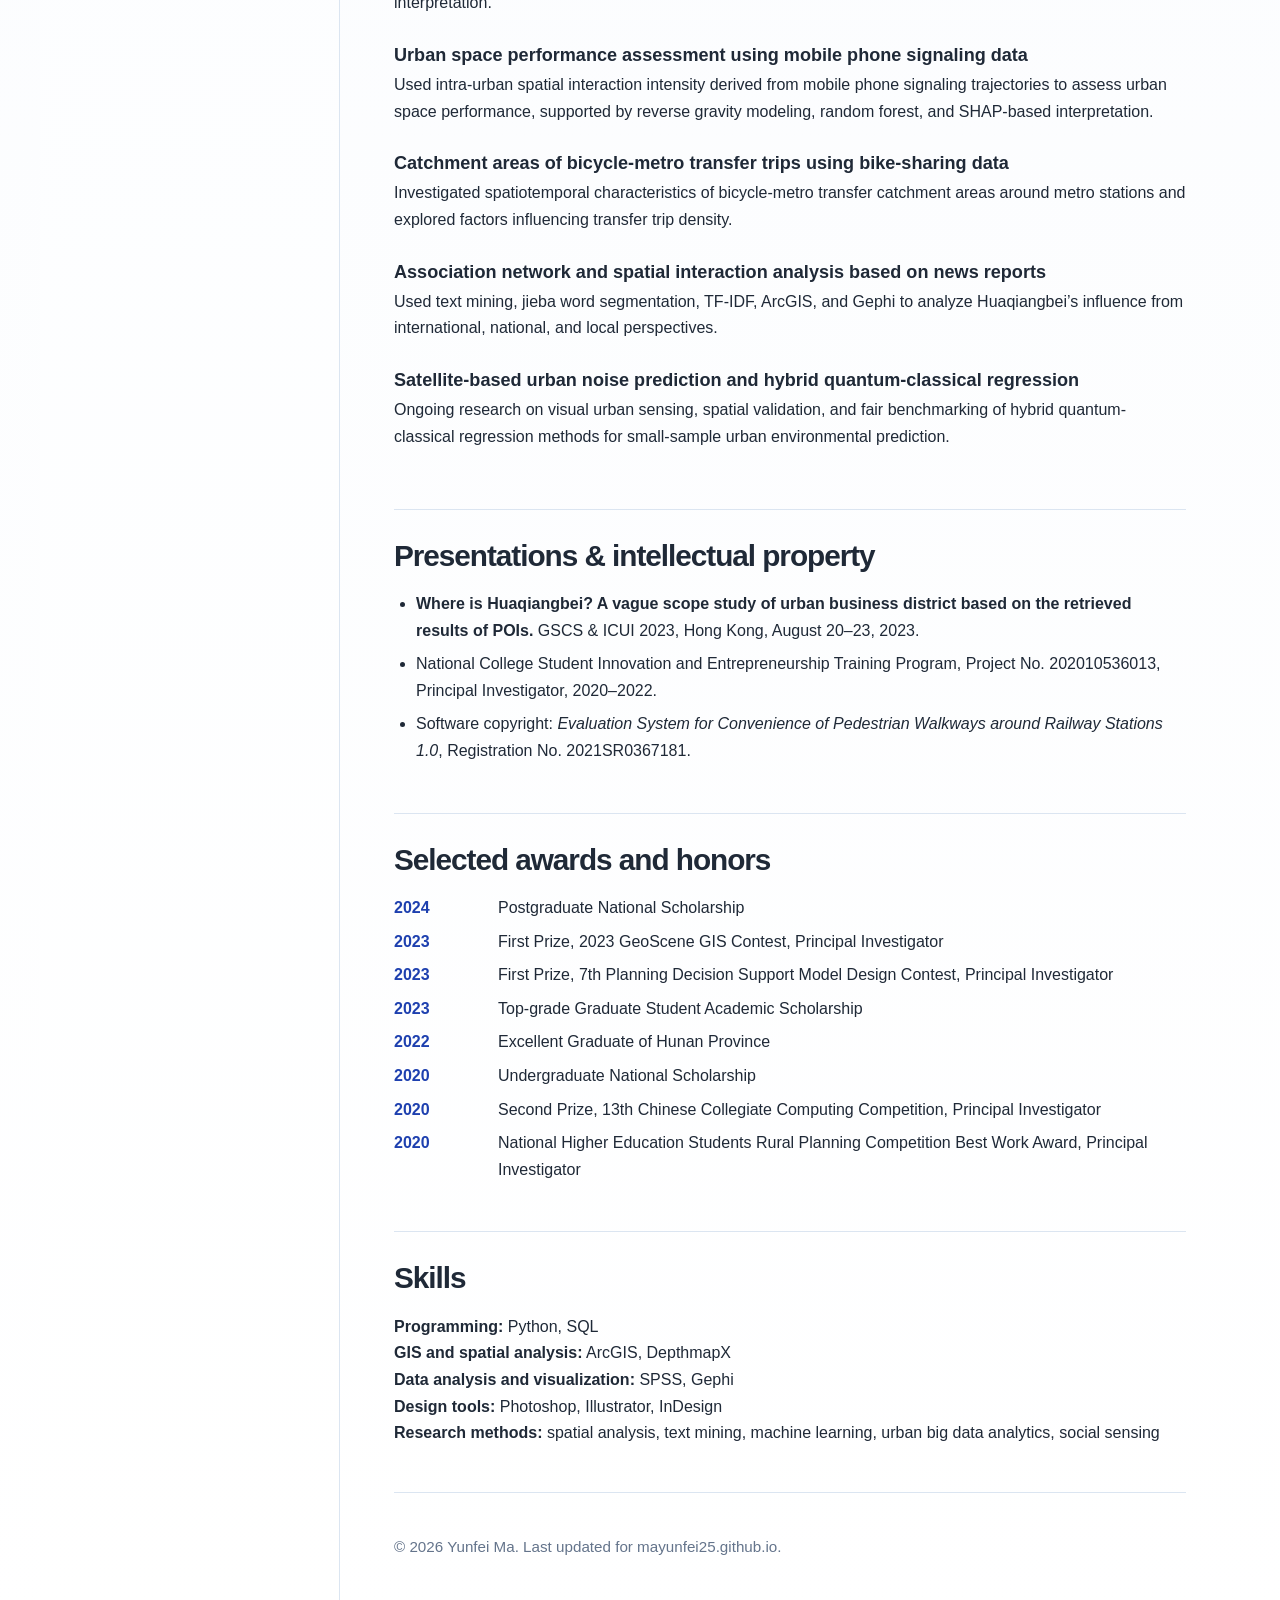
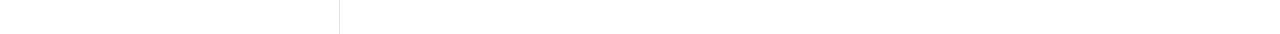
==== commit d6d523d6: "Add files via upload" ====
--- a/index.html
+++ b/index.html
@@ -30,6 +30,12 @@
           Tsinghua SIGS
         </p>
 
+        <div class="profile-tags">
+          <span>Urban Sensing</span>
+          <span>GeoAI</span>
+          <span>Visual Intelligence</span>
+        </div>
+
         <ul class="profile-list">
           <li>📍 Shenzhen, China</li>
           <li>✉️ <a href="mailto:mayunfei25@mails.tsinghua.edu.cn">mayunfei25@mails.tsinghua.edu.cn</a></li>
@@ -55,8 +61,9 @@
         <a href="#awards">Awards</a>
       </nav>
 
-      <section id="about" class="section">
-        <h2>About me</h2>
+      <section id="about" class="section intro-section">
+        <p class="eyebrow">Academic Profile</p>
+        <h2>Urban sensing, spatial intelligence, and environmental AI.</h2>
         <p>
           I am <strong>Yunfei Ma</strong> (马云飞), a PhD student at
           <strong>Tsinghua University Shenzhen International Graduate School</strong>.
@@ -88,13 +95,28 @@
 
       <section id="research" class="section">
         <h2>Research interests</h2>
-        <ul>
-          <li><strong>Urban sensing and urban big data analytics:</strong> social sensing, spatial data science, and urban planning analytics.</li>
-          <li><strong>GeoAI and spatial validation:</strong> robust evaluation protocols for spatially dependent urban datasets.</li>
-          <li><strong>Visual intelligence for urban perception:</strong> satellite imagery, street-level imagery, urban morphology, and environmental quality.</li>
-          <li><strong>Urban noise prediction:</strong> spatially robust modeling of sound environment indicators using visual and geospatial data.</li>
-          <li><strong>Hybrid quantum-classical learning:</strong> quantum kernel methods and matched classical baselines for small-sample urban prediction tasks.</li>
-        </ul>
+        <div class="research-grid">
+          <article>
+            <h3>Urban sensing and urban big data analytics</h3>
+            <p>Social sensing, spatial data science, and urban planning analytics.</p>
+          </article>
+          <article>
+            <h3>GeoAI and spatial validation</h3>
+            <p>Robust evaluation protocols for spatially dependent urban datasets.</p>
+          </article>
+          <article>
+            <h3>Visual intelligence for urban perception</h3>
+            <p>Satellite imagery, street-level imagery, urban morphology, and environmental quality.</p>
+          </article>
+          <article>
+            <h3>Urban noise prediction</h3>
+            <p>Spatially robust modeling of sound environment indicators using visual and geospatial data.</p>
+          </article>
+          <article>
+            <h3>Hybrid quantum-classical learning</h3>
+            <p>Quantum kernel methods and matched classical baselines for small-sample urban prediction tasks.</p>
+          </article>
+        </div>
       </section>
 
       <section id="education" class="section">
--- a/styles.css
+++ b/styles.css
@@ -1,14 +1,19 @@
 :root {
-  --text: #222222;
-  --muted: #666666;
-  --light: #f7f7f7;
-  --line: #dddddd;
-  --link: #2a5db0;
-  --link-hover: #123f7a;
-  --sidebar: #fafafa;
-  --accent-bg: #f2f6ff;
-  --accent-line: #cddbf7;
-  --max-width: 1180px;
+  --text: #1f2937;
+  --muted: #64748b;
+  --soft-muted: #8793a5;
+  --line: #dbe5f1;
+  --link: #2563eb;
+  --link-hover: #1d4ed8;
+  --sidebar: #f8fbff;
+  --page-bg: #f6f9fd;
+  --surface: #ffffff;
+  --surface-soft: #f8fbff;
+  --blue-soft: #eff6ff;
+  --blue-line: #bfdbfe;
+  --blue-ink: #1e40af;
+  --shadow: 0 16px 42px rgba(30, 64, 175, 0.07);
+  --max-width: 1200px;
 
   /*
     Portrait crop variables.
@@ -31,11 +36,13 @@
 body {
   margin: 0;
   color: var(--text);
-  background: #ffffff;
-  font-family: -apple-system, BlinkMacSystemFont, "Segoe UI", Roboto, "Helvetica Neue",
+  background:
+    radial-gradient(circle at 0% 0%, rgba(37, 99, 235, 0.075), transparent 28%),
+    linear-gradient(180deg, #ffffff 0%, var(--page-bg) 360px, #ffffff 100%);
+  font-family: Inter, -apple-system, BlinkMacSystemFont, "Segoe UI", Roboto, "Helvetica Neue",
     Arial, "PingFang SC", "Microsoft YaHei", sans-serif;
   font-size: 16px;
-  line-height: 1.65;
+  line-height: 1.66;
 }
 
 a {
@@ -51,7 +58,8 @@
 code {
   font-family: "SFMono-Regular", Consolas, "Liberation Mono", Menlo, monospace;
   font-size: 0.88em;
-  background: #f0f0f0;
+  background: var(--blue-soft);
+  color: var(--blue-ink);
   padding: 0.08rem 0.25rem;
   border-radius: 4px;
 }
@@ -60,13 +68,13 @@
   max-width: var(--max-width);
   margin: 0 auto;
   display: grid;
-  grid-template-columns: 295px minmax(0, 1fr);
+  grid-template-columns: 300px minmax(0, 1fr);
   min-height: 100vh;
 }
 
 .sidebar {
   border-right: 1px solid var(--line);
-  background: var(--sidebar);
+  background: linear-gradient(180deg, var(--sidebar), #ffffff);
   padding: 46px 30px;
 }
 
@@ -83,12 +91,13 @@
   margin: 0 auto;
   border-radius: 50%;
   overflow: hidden;
-  border: 1px solid var(--line);
+  border: 4px solid #ffffff;
   background: #ffffff;
+  box-shadow: 0 12px 30px rgba(37, 99, 235, 0.12), 0 0 0 1px var(--line);
 }
 
 .portrait-frame.editing {
-  outline: 3px solid rgba(42, 93, 176, 0.25);
+  outline: 3px solid rgba(37, 99, 235, 0.22);
   cursor: grab;
 }
 
@@ -134,17 +143,18 @@
   z-index: 1;
   display: grid;
   place-items: center;
-  background: linear-gradient(135deg, #f2f2f2, #e8e8e8);
-  color: #777777;
+  background: linear-gradient(135deg, #eff6ff, #f8fbff);
+  color: var(--link);
   font-size: 2.4rem;
-  font-weight: 700;
+  font-weight: 800;
   letter-spacing: 0.02em;
 }
 
 .profile h1 {
   margin: 22px 0 2px;
-  font-size: 1.75rem;
+  font-size: 1.86rem;
   line-height: 1.15;
+  letter-spacing: -0.035em;
 }
 
 .name-cn {
@@ -155,7 +165,25 @@
 
 .role {
   color: var(--muted);
-  margin: 0 0 22px;
+  margin: 0 0 18px;
+}
+
+.profile-tags {
+  display: flex;
+  flex-wrap: wrap;
+  justify-content: center;
+  gap: 7px;
+  margin-bottom: 22px;
+}
+
+.profile-tags span {
+  color: var(--blue-ink);
+  background: var(--blue-soft);
+  border: 1px solid var(--blue-line);
+  border-radius: 999px;
+  padding: 5px 9px;
+  font-size: 0.78rem;
+  line-height: 1.1;
 }
 
 .profile-list {
@@ -175,49 +203,77 @@
 .photo-note {
   margin: 22px auto 0;
   max-width: 210px;
-  color: var(--muted);
+  color: var(--soft-muted);
   font-size: 0.82rem;
   line-height: 1.45;
 }
 
 .content {
   padding: 38px 54px 60px;
-  max-width: 880px;
+  max-width: 900px;
 }
 
 .topnav {
-  border-bottom: 1px solid var(--line);
-  padding-bottom: 14px;
+  border: 1px solid var(--line);
+  border-radius: 999px;
+  padding: 9px;
   margin-bottom: 30px;
   display: flex;
-  gap: 20px;
+  gap: 6px;
   flex-wrap: wrap;
-  font-size: 0.95rem;
+  background: rgba(255, 255, 255, 0.86);
+  box-shadow: var(--shadow);
 }
 
 .topnav a {
   color: var(--muted);
+  border-radius: 999px;
+  padding: 7px 12px;
+  font-size: 0.94rem;
 }
 
 .topnav a:hover {
-  color: var(--text);
+  color: var(--blue-ink);
+  background: var(--blue-soft);
+  text-decoration: none;
 }
 
 .section {
-  padding: 24px 0 30px;
+  padding: 28px 0 32px;
   border-bottom: 1px solid var(--line);
 }
 
 .section h2 {
   margin: 0 0 18px;
-  font-size: 1.72rem;
-  line-height: 1.25;
-  font-weight: 700;
+  font-size: 1.86rem;
+  line-height: 1.2;
+  font-weight: 750;
+  letter-spacing: -0.035em;
+}
+
+.intro-section {
+  padding-top: 10px;
+}
+
+.intro-section h2 {
+  max-width: 760px;
+  font-size: clamp(2rem, 4vw, 3.25rem);
+  line-height: 1.05;
+  letter-spacing: -0.06em;
+}
+
+.eyebrow {
+  margin: 0 0 10px;
+  color: var(--link);
+  text-transform: uppercase;
+  letter-spacing: 0.12em;
+  font-size: 0.78rem;
+  font-weight: 800;
 }
 
 .section h3 {
   margin: 0 0 5px;
-  font-size: 1.12rem;
+  font-size: 1.13rem;
   line-height: 1.35;
 }
 
@@ -256,8 +312,26 @@
 
 .news-list span,
 .award-list span {
-  font-weight: 700;
-  color: var(--muted);
+  font-weight: 750;
+  color: var(--blue-ink);
+}
+
+.research-grid {
+  display: grid;
+  grid-template-columns: 1fr 1fr;
+  gap: 12px;
+}
+
+.research-grid article {
+  background: var(--surface-soft);
+  border: 1px solid var(--line);
+  border-radius: 14px;
+  padding: 16px 18px;
+}
+
+.research-grid p {
+  color: var(--muted);
+  margin-bottom: 0;
 }
 
 .entry {
@@ -273,16 +347,17 @@
 }
 
 .publication.featured {
-  border: 1px solid var(--accent-line);
-  background: var(--accent-bg);
+  border: 1px solid var(--blue-line);
+  background: var(--blue-soft);
   border-radius: 14px;
   padding: 18px 20px;
+  box-shadow: 0 10px 30px rgba(37, 99, 235, 0.055);
 }
 
 .pub-status {
-  color: var(--link);
+  color: var(--blue-ink);
   font-size: 0.84rem;
-  font-weight: 700;
+  font-weight: 750;
   text-transform: uppercase;
   letter-spacing: 0.08em;
   margin-bottom: 8px;
@@ -309,7 +384,7 @@
   background: #ffffff;
   border: 1px solid var(--line);
   border-radius: 14px;
-  box-shadow: 0 18px 60px rgba(0, 0, 0, 0.18);
+  box-shadow: 0 18px 60px rgba(15, 23, 42, 0.16);
   padding: 16px;
 }
 
@@ -326,7 +401,8 @@
 
 .crop-editor-header button {
   border: 0;
-  background: #f0f0f0;
+  background: var(--blue-soft);
+  color: var(--blue-ink);
   border-radius: 999px;
   width: 28px;
   height: 28px;
@@ -367,10 +443,16 @@
 
 .crop-editor-actions button {
   border: 1px solid var(--line);
-  background: #f7f7f7;
+  background: #f8fbff;
   border-radius: 8px;
   padding: 8px 10px;
   cursor: pointer;
+}
+
+.crop-editor-actions button:first-child {
+  background: var(--link);
+  color: #ffffff;
+  border-color: var(--link);
 }
 
 .crop-editor textarea {
@@ -385,7 +467,7 @@
   color: var(--text);
 }
 
-@media (max-width: 860px) {
+@media (max-width: 880px) {
   .page {
     display: block;
   }
@@ -409,9 +491,14 @@
     max-width: none;
   }
 
+  .topnav {
+    border-radius: 18px;
+  }
+
   .entry,
   .news-list li,
-  .award-list li {
+  .award-list li,
+  .research-grid {
     grid-template-columns: 1fr;
     gap: 3px;
   }
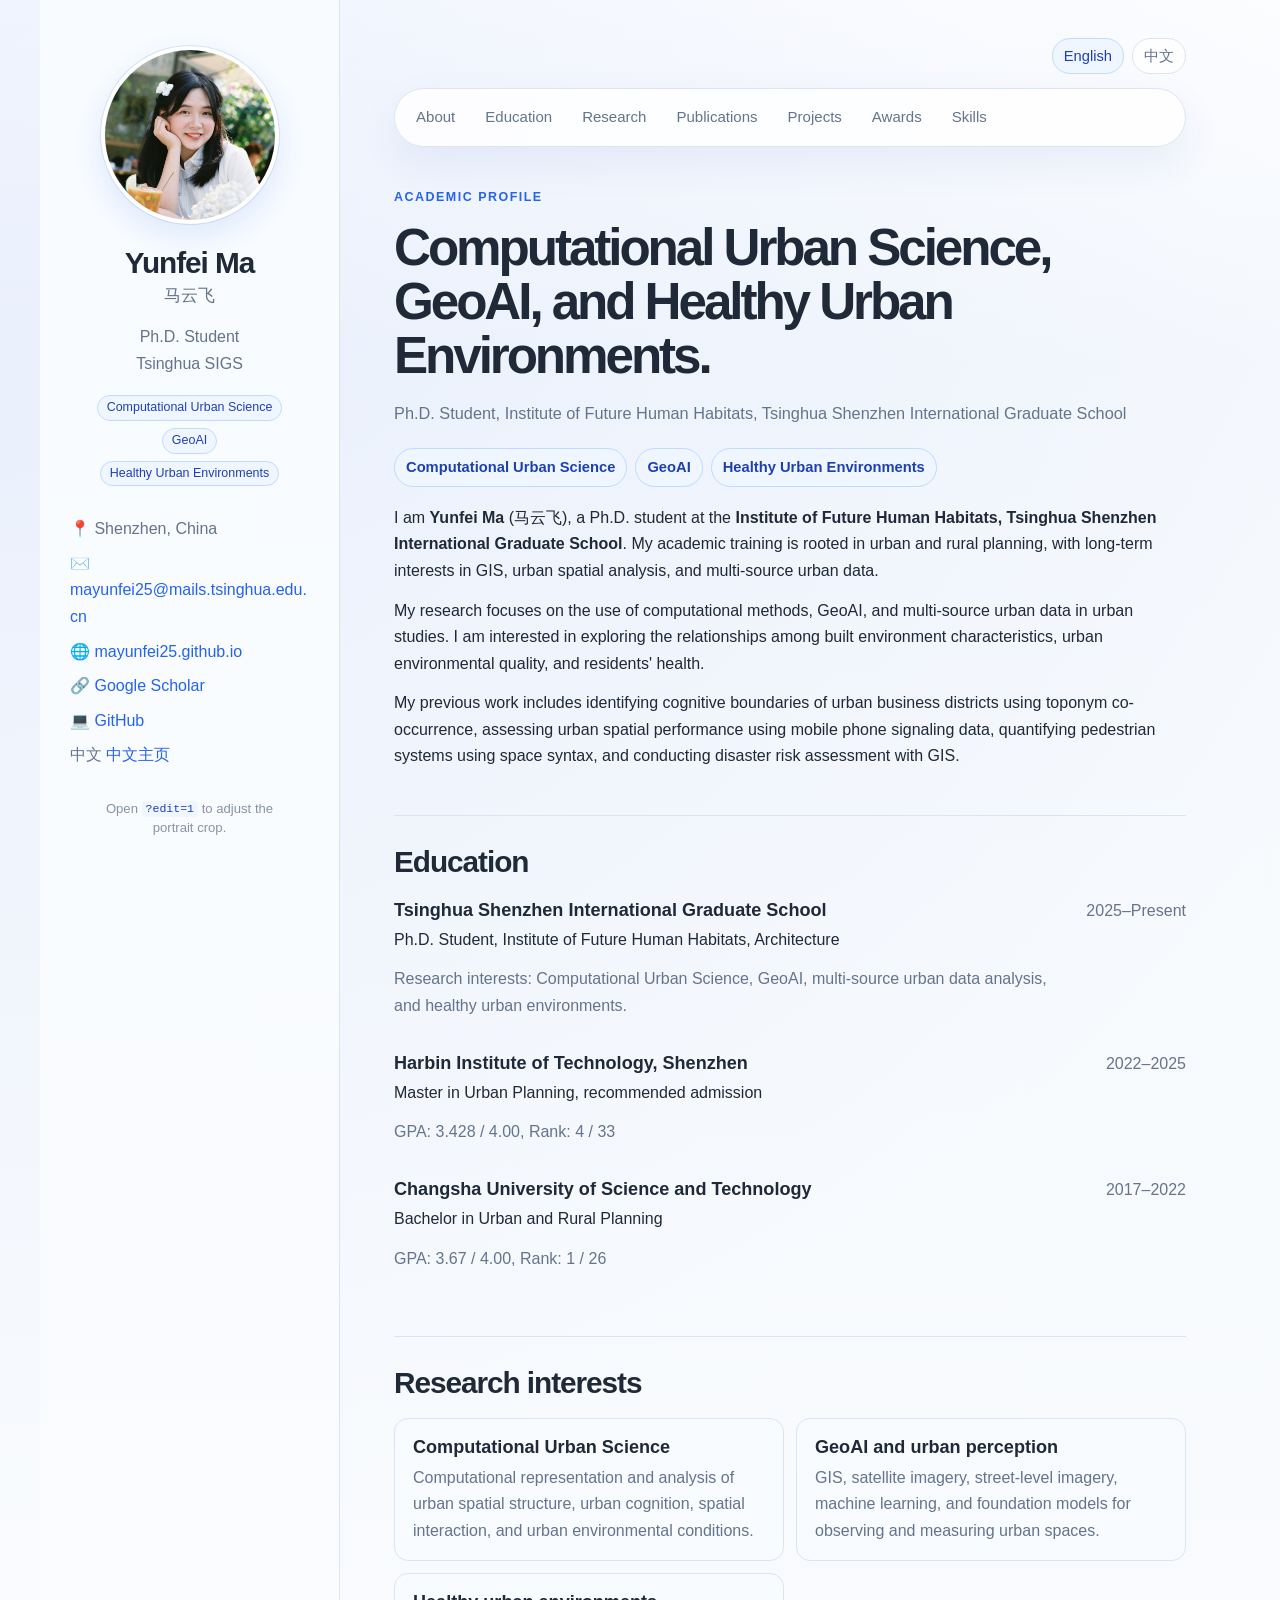
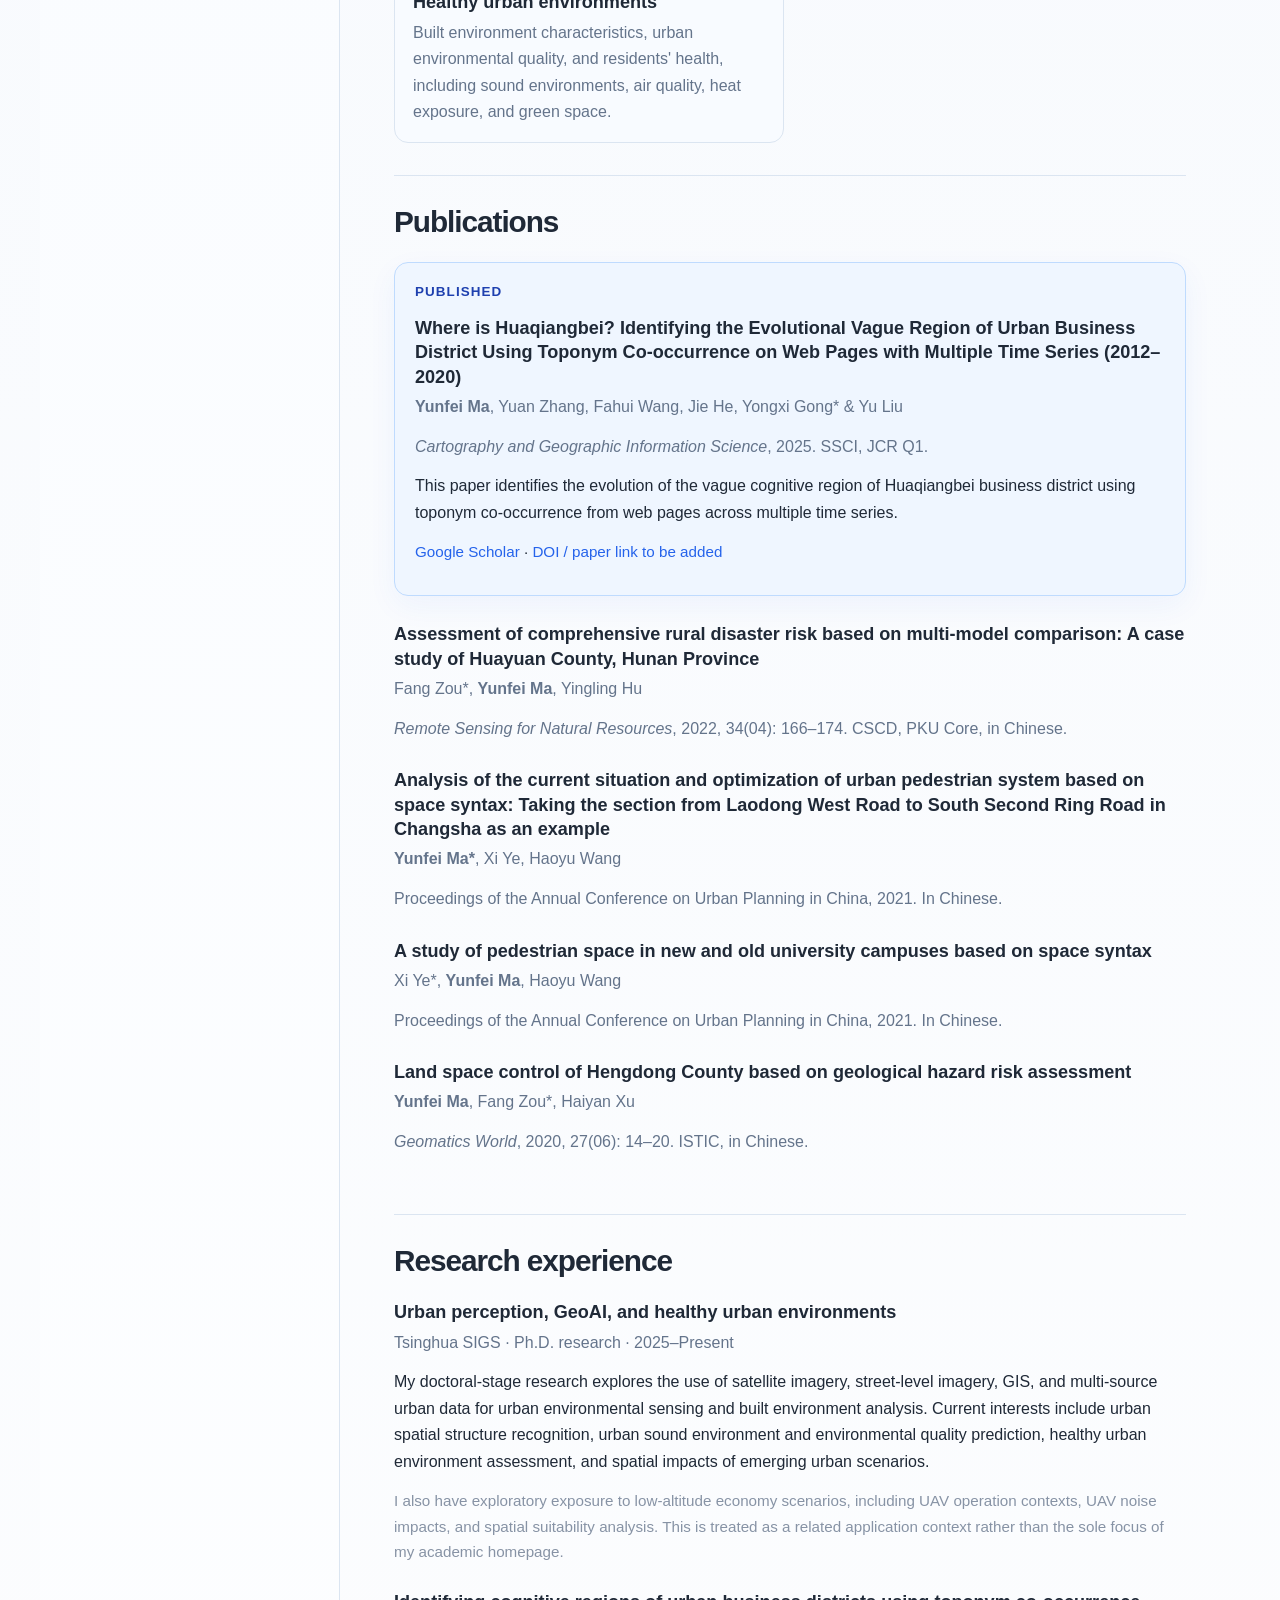
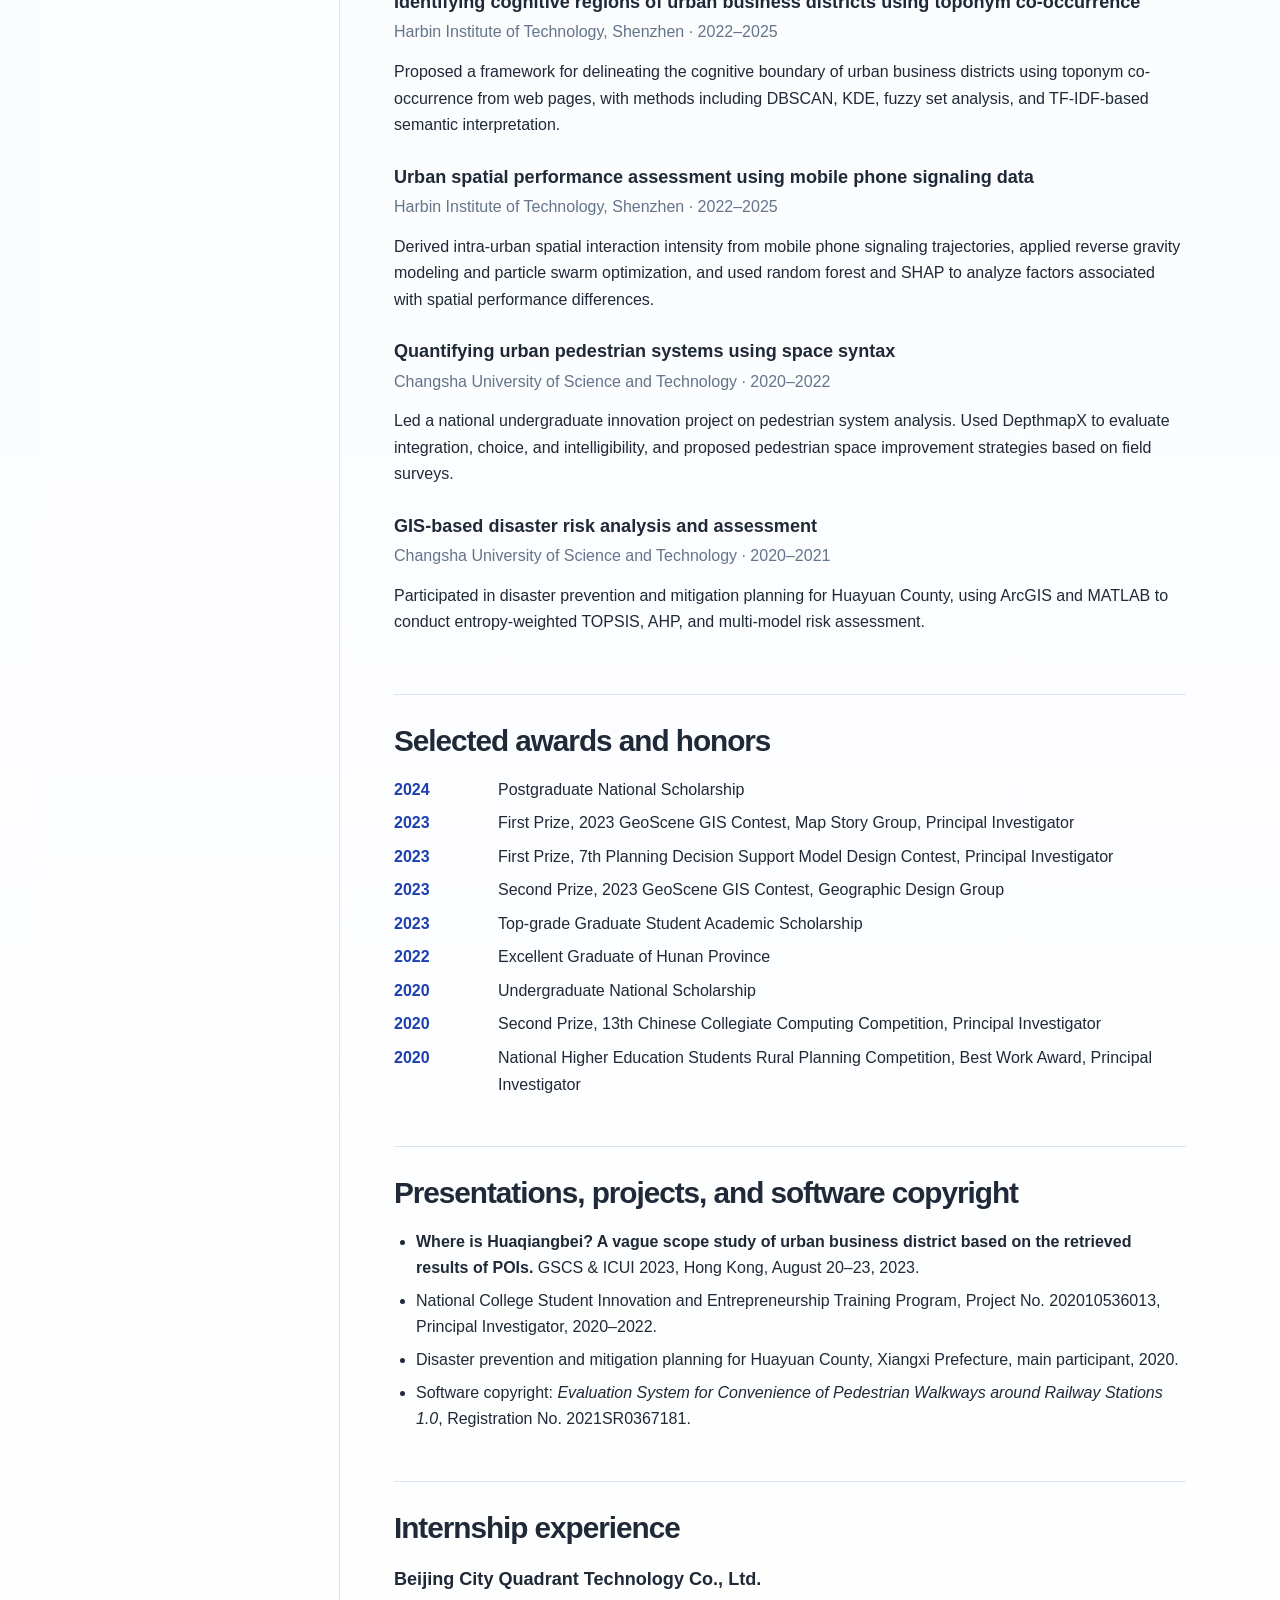
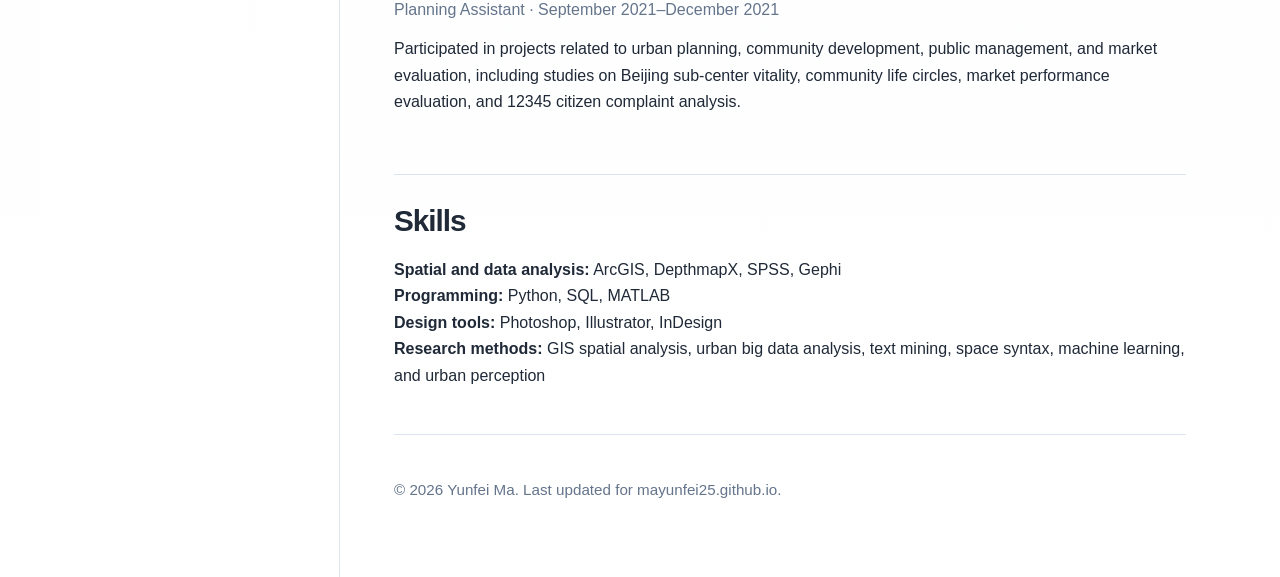
==== commit 51c007a1: "Add files via upload" ====
--- a/index.html
+++ b/index.html
@@ -4,7 +4,8 @@
   <meta charset="UTF-8" />
   <meta name="viewport" content="width=device-width, initial-scale=1.0" />
   <title>Yunfei Ma | Academic Homepage</title>
-  <meta name="description" content="Yunfei Ma's academic homepage: urban sensing, GeoAI, urban big data analytics, visual intelligence, and environmental AI." />
+  <meta name="description" content="Yunfei Ma's academic homepage: Computational Urban Science, GeoAI, and Healthy Urban Environments." />
+  <link rel="alternate" hreflang="zh-CN" href="zh.html" />
   <link rel="stylesheet" href="styles.css" />
 </head>
 
@@ -13,27 +14,18 @@
     <aside class="sidebar">
       <div class="profile">
         <div class="portrait-frame" id="portraitFrame" aria-label="Yunfei Ma portrait">
-          <img
-            class="portrait"
-            id="portraitImage"
-            src="assets/profile.jpg"
-            alt="Yunfei Ma portrait"
-            onerror="this.style.display='none';"
-          />
+          <img class="portrait" id="portraitImage" src="assets/profile.jpg" alt="Yunfei Ma portrait" onerror="this.style.display='none';" />
           <div class="portrait-fallback">YM</div>
         </div>
 
         <h1>Yunfei Ma</h1>
         <p class="name-cn">马云飞</p>
-        <p class="role">
-          PhD Student<br />
-          Tsinghua SIGS
-        </p>
+        <p class="role">Ph.D. Student<br />Tsinghua SIGS</p>
 
         <div class="profile-tags">
-          <span>Urban Sensing</span>
+          <span>Computational Urban Science</span>
           <span>GeoAI</span>
-          <span>Visual Intelligence</span>
+          <span>Healthy Urban Environments</span>
         </div>
 
         <ul class="profile-list">
@@ -42,103 +34,74 @@
           <li>🌐 <a href="https://mayunfei25.github.io/">mayunfei25.github.io</a></li>
           <li>🔗 <a href="https://scholar.google.com/citations?hl=en&user=dMgCi0IAAAAJ">Google Scholar</a></li>
           <li>💻 <a href="https://github.com/mayunfei25">GitHub</a></li>
-          <li>📄 <a href="#education">Web CV</a></li>
+          <li>中文 <a href="zh.html">中文主页</a></li>
         </ul>
 
-        <p class="photo-note">
-          Open <code>?edit=1</code> to adjust the portrait crop.
-        </p>
+        <p class="photo-note">Open <code>?edit=1</code> to adjust the portrait crop.</p>
       </div>
     </aside>
 
     <main class="content">
+      <div class="language-switch" aria-label="Language switch">
+        <a class="active" href="index.html">English</a>
+        <a href="zh.html">中文</a>
+      </div>
+
       <nav class="topnav">
         <a href="#about">About</a>
-        <a href="#news">News</a>
+        <a href="#education">Education</a>
         <a href="#research">Research</a>
         <a href="#publications">Publications</a>
         <a href="#projects">Projects</a>
         <a href="#awards">Awards</a>
+        <a href="#skills">Skills</a>
       </nav>
 
       <section id="about" class="section intro-section">
         <p class="eyebrow">Academic Profile</p>
-        <h2>Urban sensing, spatial intelligence, and environmental AI.</h2>
-        <p>
-          I am <strong>Yunfei Ma</strong> (马云飞), a PhD student at
-          <strong>Tsinghua University Shenzhen International Graduate School</strong>.
-          My research lies at the intersection of urban science, GIS, urban big data analytics,
-          social sensing, visual intelligence, and environmental AI.
-        </p>
-        <p>
-          My previous work focused on identifying vague cognitive regions of urban business districts
-          using toponym co-occurrence from web pages, mobile phone signaling data, bike-sharing data,
-          news reports, and spatial syntax. I am currently expanding my research toward visual urban sensing,
-          satellite-based urban noise prediction, GeoAI, and hybrid quantum-classical machine learning for
-          small-sample urban environmental prediction.
-        </p>
-        <p>
-          I aim to develop spatially aware, interpretable, and human-centered computational methods
-          for understanding urban environments and supporting urban planning and governance.
-        </p>
-      </section>
-
-      <section id="news" class="section">
-        <h2>Recent news</h2>
-        <ul class="news-list">
-          <li><span>2026</span> Joined Tsinghua University Shenzhen International Graduate School as a PhD student.</li>
-          <li><span>2026</span> Building multi-city benchmarks for visual urban noise prediction and GeoAI-based urban sensing.</li>
-          <li><span>2025</span> Published the Huaqiangbei vague-region study in <em>Cartography and Geographic Information Science</em>.</li>
-          <li><span>2023</span> Presented related work on Huaqiangbei business district cognition at GSCS &amp; ICUI 2023.</li>
-        </ul>
-      </section>
-
-      <section id="research" class="section">
-        <h2>Research interests</h2>
-        <div class="research-grid">
-          <article>
-            <h3>Urban sensing and urban big data analytics</h3>
-            <p>Social sensing, spatial data science, and urban planning analytics.</p>
-          </article>
-          <article>
-            <h3>GeoAI and spatial validation</h3>
-            <p>Robust evaluation protocols for spatially dependent urban datasets.</p>
-          </article>
-          <article>
-            <h3>Visual intelligence for urban perception</h3>
-            <p>Satellite imagery, street-level imagery, urban morphology, and environmental quality.</p>
-          </article>
-          <article>
-            <h3>Urban noise prediction</h3>
-            <p>Spatially robust modeling of sound environment indicators using visual and geospatial data.</p>
-          </article>
-          <article>
-            <h3>Hybrid quantum-classical learning</h3>
-            <p>Quantum kernel methods and matched classical baselines for small-sample urban prediction tasks.</p>
-          </article>
-        </div>
+        <h2>Computational Urban Science, GeoAI, and Healthy Urban Environments.</h2>
+        <p class="identity-line">Ph.D. Student, Institute of Future Human Habitats, Tsinghua Shenzhen International Graduate School</p>
+        <div class="interests-line">
+          <span>Computational Urban Science</span>
+          <span>GeoAI</span>
+          <span>Healthy Urban Environments</span>
+        </div>
+        <p>
+          I am <strong>Yunfei Ma</strong> (马云飞), a Ph.D. student at the
+          <strong>Institute of Future Human Habitats, Tsinghua Shenzhen International Graduate School</strong>.
+          My academic training is rooted in urban and rural planning, with long-term interests in GIS,
+          urban spatial analysis, and multi-source urban data.
+        </p>
+        <p>
+          My research focuses on the use of computational methods, GeoAI, and multi-source urban data in urban studies.
+          I am interested in exploring the relationships among built environment characteristics,
+          urban environmental quality, and residents' health.
+        </p>
+        <p>
+          My previous work includes identifying cognitive boundaries of urban business districts using toponym co-occurrence,
+          assessing urban spatial performance using mobile phone signaling data, quantifying pedestrian systems using space syntax,
+          and conducting disaster risk assessment with GIS.
+        </p>
       </section>
 
       <section id="education" class="section">
         <h2>Education</h2>
-
         <div class="entry">
           <div class="entry-main">
-            <h3>Tsinghua University Shenzhen International Graduate School</h3>
-            <p>PhD Student, Future Human Habitats</p>
+            <h3>Tsinghua Shenzhen International Graduate School</h3>
+            <p>Ph.D. Student, Institute of Future Human Habitats, Architecture</p>
+            <p class="muted">Research interests: Computational Urban Science, GeoAI, multi-source urban data analysis, and healthy urban environments.</p>
           </div>
-          <div class="entry-date">2026–Present</div>
-        </div>
-
+          <div class="entry-date">2025–Present</div>
+        </div>
         <div class="entry">
           <div class="entry-main">
             <h3>Harbin Institute of Technology, Shenzhen</h3>
-            <p>Master in Urban Planning</p>
+            <p>Master in Urban Planning, recommended admission</p>
             <p class="muted">GPA: 3.428 / 4.00, Rank: 4 / 33</p>
           </div>
-          <div class="entry-date">2022–2026</div>
-        </div>
-
+          <div class="entry-date">2022–2025</div>
+        </div>
         <div class="entry">
           <div class="entry-main">
             <h3>Changsha University of Science and Technology</h3>
@@ -149,145 +112,131 @@
         </div>
       </section>
 
+      <section id="research" class="section">
+        <h2>Research interests</h2>
+        <div class="research-grid">
+          <article>
+            <h3>Computational Urban Science</h3>
+            <p>Computational representation and analysis of urban spatial structure, urban cognition, spatial interaction, and urban environmental conditions.</p>
+          </article>
+          <article>
+            <h3>GeoAI and urban perception</h3>
+            <p>GIS, satellite imagery, street-level imagery, machine learning, and foundation models for observing and measuring urban spaces.</p>
+          </article>
+          <article>
+            <h3>Healthy urban environments</h3>
+            <p>Built environment characteristics, urban environmental quality, and residents' health, including sound environments, air quality, heat exposure, and green space.</p>
+          </article>
+        </div>
+      </section>
+
       <section id="publications" class="section">
         <h2>Publications</h2>
-
         <article class="publication featured">
           <p class="pub-status">Published</p>
-          <h3>
-            Where is Huaqiangbei? Identifying the evolutional vague region of urban business district using
-            toponym co-occurrence on web pages with multiple time series
-          </h3>
-          <p class="authors">
-            <strong>Yunfei Ma</strong>, Yuan Zhang, Fahui Wang, Jie He, Yongxi Gong*, Yu Liu
-          </p>
-          <p class="venue">
-            <em>Cartography and Geographic Information Science</em>, 2025.
-          </p>
-          <p>
-            This paper identifies the evolutional vague region of Huaqiangbei business district using
-            toponym co-occurrence from web pages across multiple time series.
-          </p>
-          <p class="links">
-            <a href="https://scholar.google.com/citations?hl=en&user=dMgCi0IAAAAJ">Google Scholar</a> · <a href="#">DOI / paper link to be added</a>
-          </p>
-        </article>
-
-        <article class="publication">
-          <h3>
-            Assessment of the comprehensive disaster risk in rural areas based on multi-model comparison:
-            A case study of Huayuan County, Hunan Province
-          </h3>
+          <h3>Where is Huaqiangbei? Identifying the Evolutional Vague Region of Urban Business District Using Toponym Co-occurrence on Web Pages with Multiple Time Series (2012–2020)</h3>
+          <p class="authors"><strong>Yunfei Ma</strong>, Yuan Zhang, Fahui Wang, Jie He, Yongxi Gong* &amp; Yu Liu</p>
+          <p class="venue"><em>Cartography and Geographic Information Science</em>, 2025. SSCI, JCR Q1.</p>
+          <p>This paper identifies the evolution of the vague cognitive region of Huaqiangbei business district using toponym co-occurrence from web pages across multiple time series.</p>
+          <p class="links"><a href="https://scholar.google.com/citations?hl=en&user=dMgCi0IAAAAJ">Google Scholar</a> · <a href="#">DOI / paper link to be added</a></p>
+        </article>
+        <article class="publication">
+          <h3>Assessment of comprehensive rural disaster risk based on multi-model comparison: A case study of Huayuan County, Hunan Province</h3>
           <p class="authors">Fang Zou*, <strong>Yunfei Ma</strong>, Yingling Hu</p>
-          <p class="venue"><em>Remote Sensing for Natural Resources</em>, 2022. CSCD, PKU Core, in Chinese.</p>
-        </article>
-
-        <article class="publication">
-          <h3>
-            Analysis of the current situation and optimization of urban pedestrian system based on spatial syntax:
-            Taking Changsha West Labor Road to South Second Ring Road as an example
-          </h3>
+          <p class="venue"><em>Remote Sensing for Natural Resources</em>, 2022, 34(04): 166–174. CSCD, PKU Core, in Chinese.</p>
+        </article>
+        <article class="publication">
+          <h3>Analysis of the current situation and optimization of urban pedestrian system based on space syntax: Taking the section from Laodong West Road to South Second Ring Road in Changsha as an example</h3>
           <p class="authors"><strong>Yunfei Ma*</strong>, Xi Ye, Haoyu Wang</p>
           <p class="venue">Proceedings of the Annual Conference on Urban Planning in China, 2021. In Chinese.</p>
         </article>
-
-        <article class="publication">
-          <h3>A study of pedestrian space in new and old university campuses based on spatial syntax</h3>
+        <article class="publication">
+          <h3>A study of pedestrian space in new and old university campuses based on space syntax</h3>
           <p class="authors">Xi Ye*, <strong>Yunfei Ma</strong>, Haoyu Wang</p>
           <p class="venue">Proceedings of the Annual Conference on Urban Planning in China, 2021. In Chinese.</p>
         </article>
-
         <article class="publication">
           <h3>Land space control of Hengdong County based on geological hazard risk assessment</h3>
           <p class="authors"><strong>Yunfei Ma</strong>, Fang Zou*, Haiyan Xu</p>
-          <p class="venue"><em>Geomatics World</em>, 2020. ISTIC, in Chinese.</p>
+          <p class="venue"><em>Geomatics World</em>, 2020, 27(06): 14–20. ISTIC, in Chinese.</p>
         </article>
       </section>
 
       <section id="projects" class="section">
-        <h2>Selected research projects</h2>
-
+        <h2>Research experience</h2>
+        <article class="project">
+          <h3>Urban perception, GeoAI, and healthy urban environments</h3>
+          <p class="muted">Tsinghua SIGS · Ph.D. research · 2025–Present</p>
+          <p>
+            My doctoral-stage research explores the use of satellite imagery, street-level imagery, GIS, and multi-source urban data for urban environmental sensing and built environment analysis. Current interests include urban spatial structure recognition, urban sound environment and environmental quality prediction, healthy urban environment assessment, and spatial impacts of emerging urban scenarios.
+          </p>
+          <p class="subtle-note">
+            I also have exploratory exposure to low-altitude economy scenarios, including UAV operation contexts, UAV noise impacts, and spatial suitability analysis. This is treated as a related application context rather than the sole focus of my academic homepage.
+          </p>
+        </article>
         <article class="project">
           <h3>Identifying cognitive regions of urban business districts using toponym co-occurrence</h3>
-          <p>
-            Proposed a framework for delineating vague urban business district regions using toponym co-occurrence
-            from web pages, with methods including DBSCAN, KDE, fuzzy set analysis, and TF-IDF-based semantic interpretation.
-          </p>
-        </article>
-
-        <article class="project">
-          <h3>Urban space performance assessment using mobile phone signaling data</h3>
-          <p>
-            Used intra-urban spatial interaction intensity derived from mobile phone signaling trajectories to assess
-            urban space performance, supported by reverse gravity modeling, random forest, and SHAP-based interpretation.
-          </p>
-        </article>
-
-        <article class="project">
-          <h3>Catchment areas of bicycle-metro transfer trips using bike-sharing data</h3>
-          <p>
-            Investigated spatiotemporal characteristics of bicycle-metro transfer catchment areas around metro stations
-            and explored factors influencing transfer trip density.
-          </p>
-        </article>
-
-        <article class="project">
-          <h3>Association network and spatial interaction analysis based on news reports</h3>
-          <p>
-            Used text mining, jieba word segmentation, TF-IDF, ArcGIS, and Gephi to analyze Huaqiangbei’s influence
-            from international, national, and local perspectives.
-          </p>
-        </article>
-
-        <article class="project">
-          <h3>Satellite-based urban noise prediction and hybrid quantum-classical regression</h3>
-          <p>
-            Ongoing research on visual urban sensing, spatial validation, and fair benchmarking of hybrid
-            quantum-classical regression methods for small-sample urban environmental prediction.
-          </p>
-        </article>
-      </section>
-
-      <section id="presentations" class="section">
-        <h2>Presentations &amp; intellectual property</h2>
-        <ul>
-          <li>
-            <strong>Where is Huaqiangbei? A vague scope study of urban business district based on the retrieved results of POIs.</strong>
-            GSCS &amp; ICUI 2023, Hong Kong, August 20–23, 2023.
-          </li>
-          <li>
-            National College Student Innovation and Entrepreneurship Training Program,
-            Project No. 202010536013, Principal Investigator, 2020–2022.
-          </li>
-          <li>
-            Software copyright: <em>Evaluation System for Convenience of Pedestrian Walkways around Railway Stations 1.0</em>,
-            Registration No. 2021SR0367181.
-          </li>
-        </ul>
+          <p class="muted">Harbin Institute of Technology, Shenzhen · 2022–2025</p>
+          <p>Proposed a framework for delineating the cognitive boundary of urban business districts using toponym co-occurrence from web pages, with methods including DBSCAN, KDE, fuzzy set analysis, and TF-IDF-based semantic interpretation.</p>
+        </article>
+        <article class="project">
+          <h3>Urban spatial performance assessment using mobile phone signaling data</h3>
+          <p class="muted">Harbin Institute of Technology, Shenzhen · 2022–2025</p>
+          <p>Derived intra-urban spatial interaction intensity from mobile phone signaling trajectories, applied reverse gravity modeling and particle swarm optimization, and used random forest and SHAP to analyze factors associated with spatial performance differences.</p>
+        </article>
+        <article class="project">
+          <h3>Quantifying urban pedestrian systems using space syntax</h3>
+          <p class="muted">Changsha University of Science and Technology · 2020–2022</p>
+          <p>Led a national undergraduate innovation project on pedestrian system analysis. Used DepthmapX to evaluate integration, choice, and intelligibility, and proposed pedestrian space improvement strategies based on field surveys.</p>
+        </article>
+        <article class="project">
+          <h3>GIS-based disaster risk analysis and assessment</h3>
+          <p class="muted">Changsha University of Science and Technology · 2020–2021</p>
+          <p>Participated in disaster prevention and mitigation planning for Huayuan County, using ArcGIS and MATLAB to conduct entropy-weighted TOPSIS, AHP, and multi-model risk assessment.</p>
+        </article>
       </section>
 
       <section id="awards" class="section">
         <h2>Selected awards and honors</h2>
         <ul class="award-list">
           <li><span>2024</span> Postgraduate National Scholarship</li>
-          <li><span>2023</span> First Prize, 2023 GeoScene GIS Contest, Principal Investigator</li>
+          <li><span>2023</span> First Prize, 2023 GeoScene GIS Contest, Map Story Group, Principal Investigator</li>
           <li><span>2023</span> First Prize, 7th Planning Decision Support Model Design Contest, Principal Investigator</li>
+          <li><span>2023</span> Second Prize, 2023 GeoScene GIS Contest, Geographic Design Group</li>
           <li><span>2023</span> Top-grade Graduate Student Academic Scholarship</li>
           <li><span>2022</span> Excellent Graduate of Hunan Province</li>
           <li><span>2020</span> Undergraduate National Scholarship</li>
           <li><span>2020</span> Second Prize, 13th Chinese Collegiate Computing Competition, Principal Investigator</li>
-          <li><span>2020</span> National Higher Education Students Rural Planning Competition Best Work Award, Principal Investigator</li>
+          <li><span>2020</span> National Higher Education Students Rural Planning Competition, Best Work Award, Principal Investigator</li>
         </ul>
+      </section>
+
+      <section id="presentations" class="section">
+        <h2>Presentations, projects, and software copyright</h2>
+        <ul class="compact-list">
+          <li><strong>Where is Huaqiangbei? A vague scope study of urban business district based on the retrieved results of POIs.</strong> GSCS &amp; ICUI 2023, Hong Kong, August 20–23, 2023.</li>
+          <li>National College Student Innovation and Entrepreneurship Training Program, Project No. 202010536013, Principal Investigator, 2020–2022.</li>
+          <li>Disaster prevention and mitigation planning for Huayuan County, Xiangxi Prefecture, main participant, 2020.</li>
+          <li>Software copyright: <em>Evaluation System for Convenience of Pedestrian Walkways around Railway Stations 1.0</em>, Registration No. 2021SR0367181.</li>
+        </ul>
+      </section>
+
+      <section id="internship" class="section">
+        <h2>Internship experience</h2>
+        <article class="project">
+          <h3>Beijing City Quadrant Technology Co., Ltd.</h3>
+          <p class="muted">Planning Assistant · September 2021–December 2021</p>
+          <p>Participated in projects related to urban planning, community development, public management, and market evaluation, including studies on Beijing sub-center vitality, community life circles, market performance evaluation, and 12345 citizen complaint analysis.</p>
+        </article>
       </section>
 
       <section id="skills" class="section">
         <h2>Skills</h2>
         <p>
-          <strong>Programming:</strong> Python, SQL<br />
-          <strong>GIS and spatial analysis:</strong> ArcGIS, DepthmapX<br />
-          <strong>Data analysis and visualization:</strong> SPSS, Gephi<br />
+          <strong>Spatial and data analysis:</strong> ArcGIS, DepthmapX, SPSS, Gephi<br />
+          <strong>Programming:</strong> Python, SQL, MATLAB<br />
           <strong>Design tools:</strong> Photoshop, Illustrator, InDesign<br />
-          <strong>Research methods:</strong> spatial analysis, text mining, machine learning, urban big data analytics, social sensing
+          <strong>Research methods:</strong> GIS spatial analysis, urban big data analysis, text mining, space syntax, machine learning, and urban perception
         </p>
       </section>
 
@@ -297,6 +246,7 @@
     </main>
   </div>
 
+
   <div id="cropEditor" class="crop-editor" aria-live="polite">
     <div class="crop-editor-header">
       <strong>Realtime portrait editor</strong>
--- a/styles.css
+++ b/styles.css
@@ -509,3 +509,74 @@
     width: calc(100vw - 24px);
   }
 }
+
+
+/* Bilingual website additions */
+.language-switch {
+  display: flex;
+  justify-content: flex-end;
+  align-items: center;
+  gap: 8px;
+  margin-bottom: 14px;
+  color: var(--soft-muted);
+  font-size: 0.92rem;
+}
+
+.language-switch a {
+  border: 1px solid var(--line);
+  border-radius: 999px;
+  padding: 5px 11px;
+  color: var(--muted);
+  background: rgba(255, 255, 255, 0.82);
+}
+
+.language-switch a.active,
+.language-switch a:hover {
+  color: var(--blue-ink);
+  background: var(--blue-soft);
+  border-color: var(--blue-line);
+  text-decoration: none;
+}
+
+.identity-line {
+  color: var(--muted);
+  margin-top: -6px;
+  margin-bottom: 18px;
+  font-size: 1.02rem;
+}
+
+.interests-line {
+  display: inline-flex;
+  flex-wrap: wrap;
+  gap: 8px;
+  align-items: center;
+  margin: 8px 0 18px;
+}
+
+.interests-line span {
+  color: var(--blue-ink);
+  background: var(--blue-soft);
+  border: 1px solid var(--blue-line);
+  border-radius: 999px;
+  padding: 6px 11px;
+  font-weight: 650;
+  font-size: 0.92rem;
+}
+
+.subtle-note {
+  color: var(--soft-muted);
+  font-size: 0.95rem;
+}
+
+.zh .section h2,
+.zh .intro-section h2 {
+  letter-spacing: -0.02em;
+}
+
+.zh .topnav a {
+  font-size: 0.93rem;
+}
+
+.compact-list li {
+  margin: 6px 0;
+}
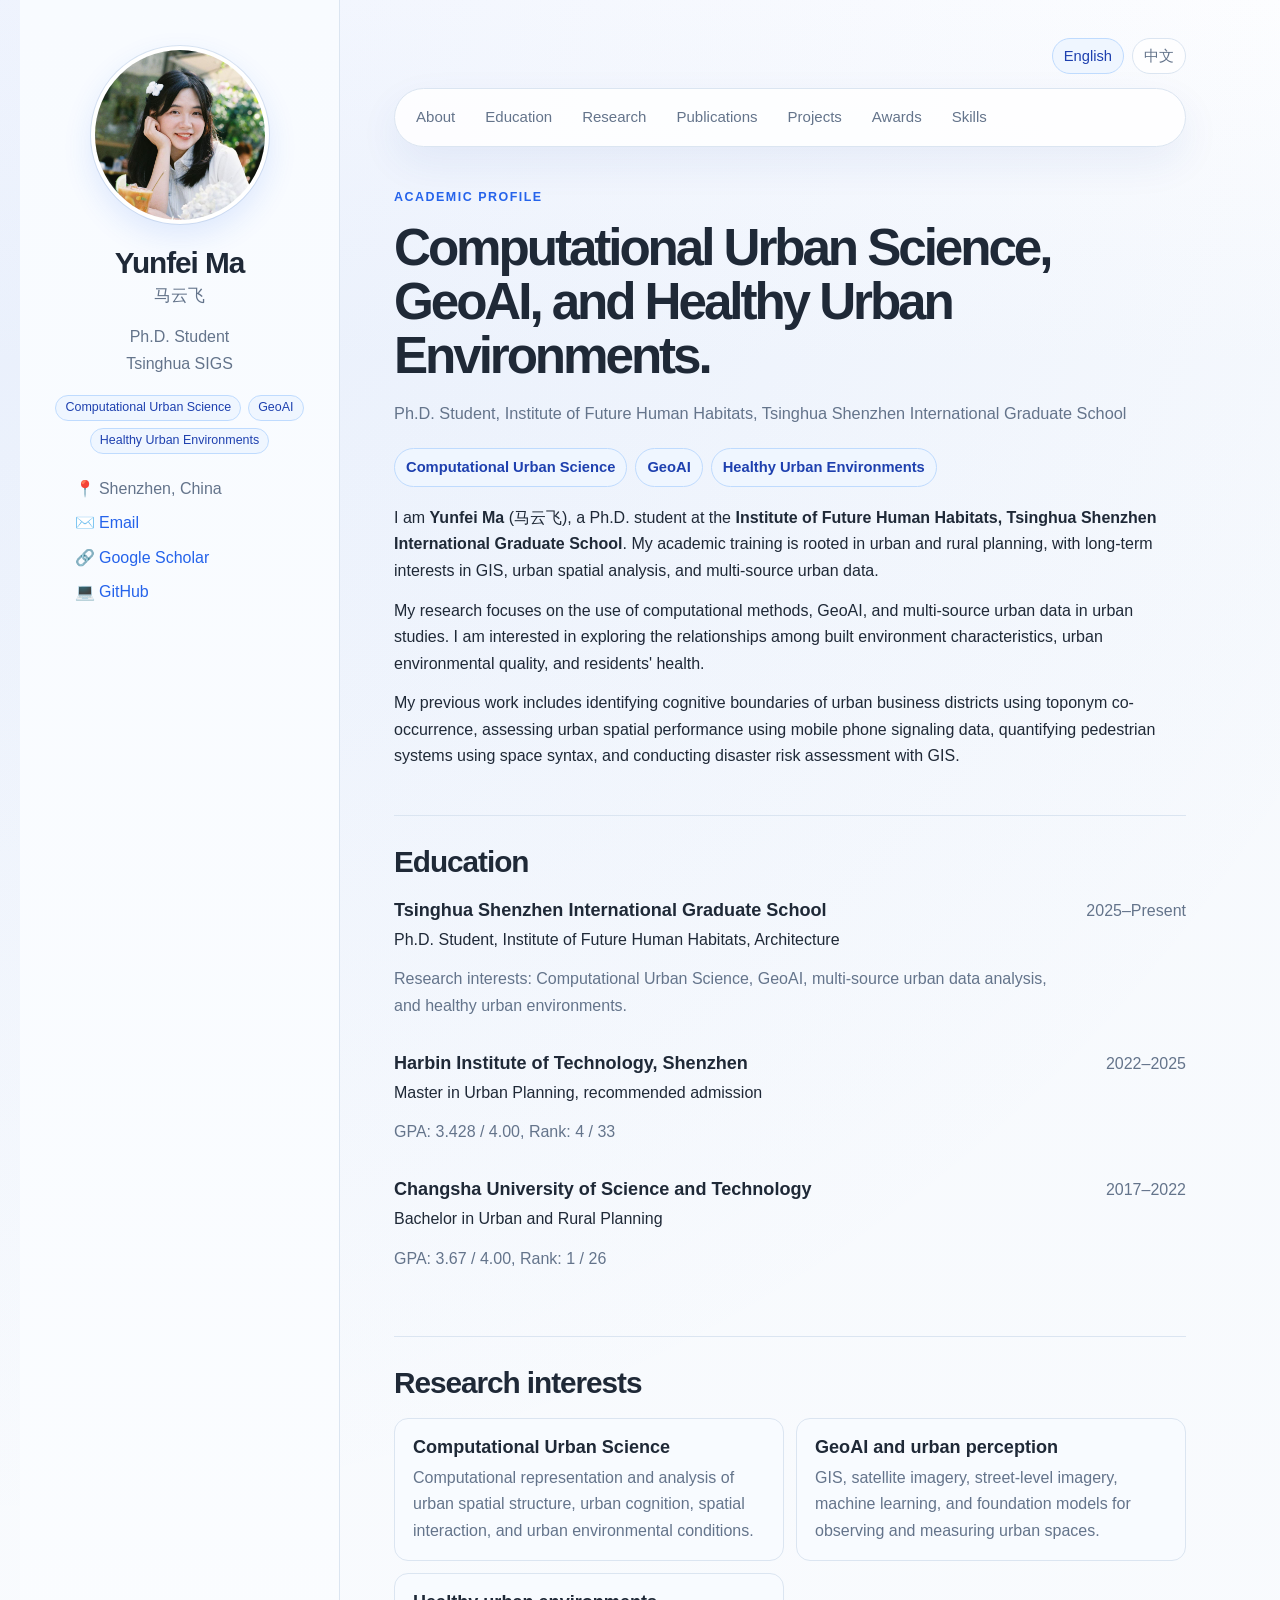
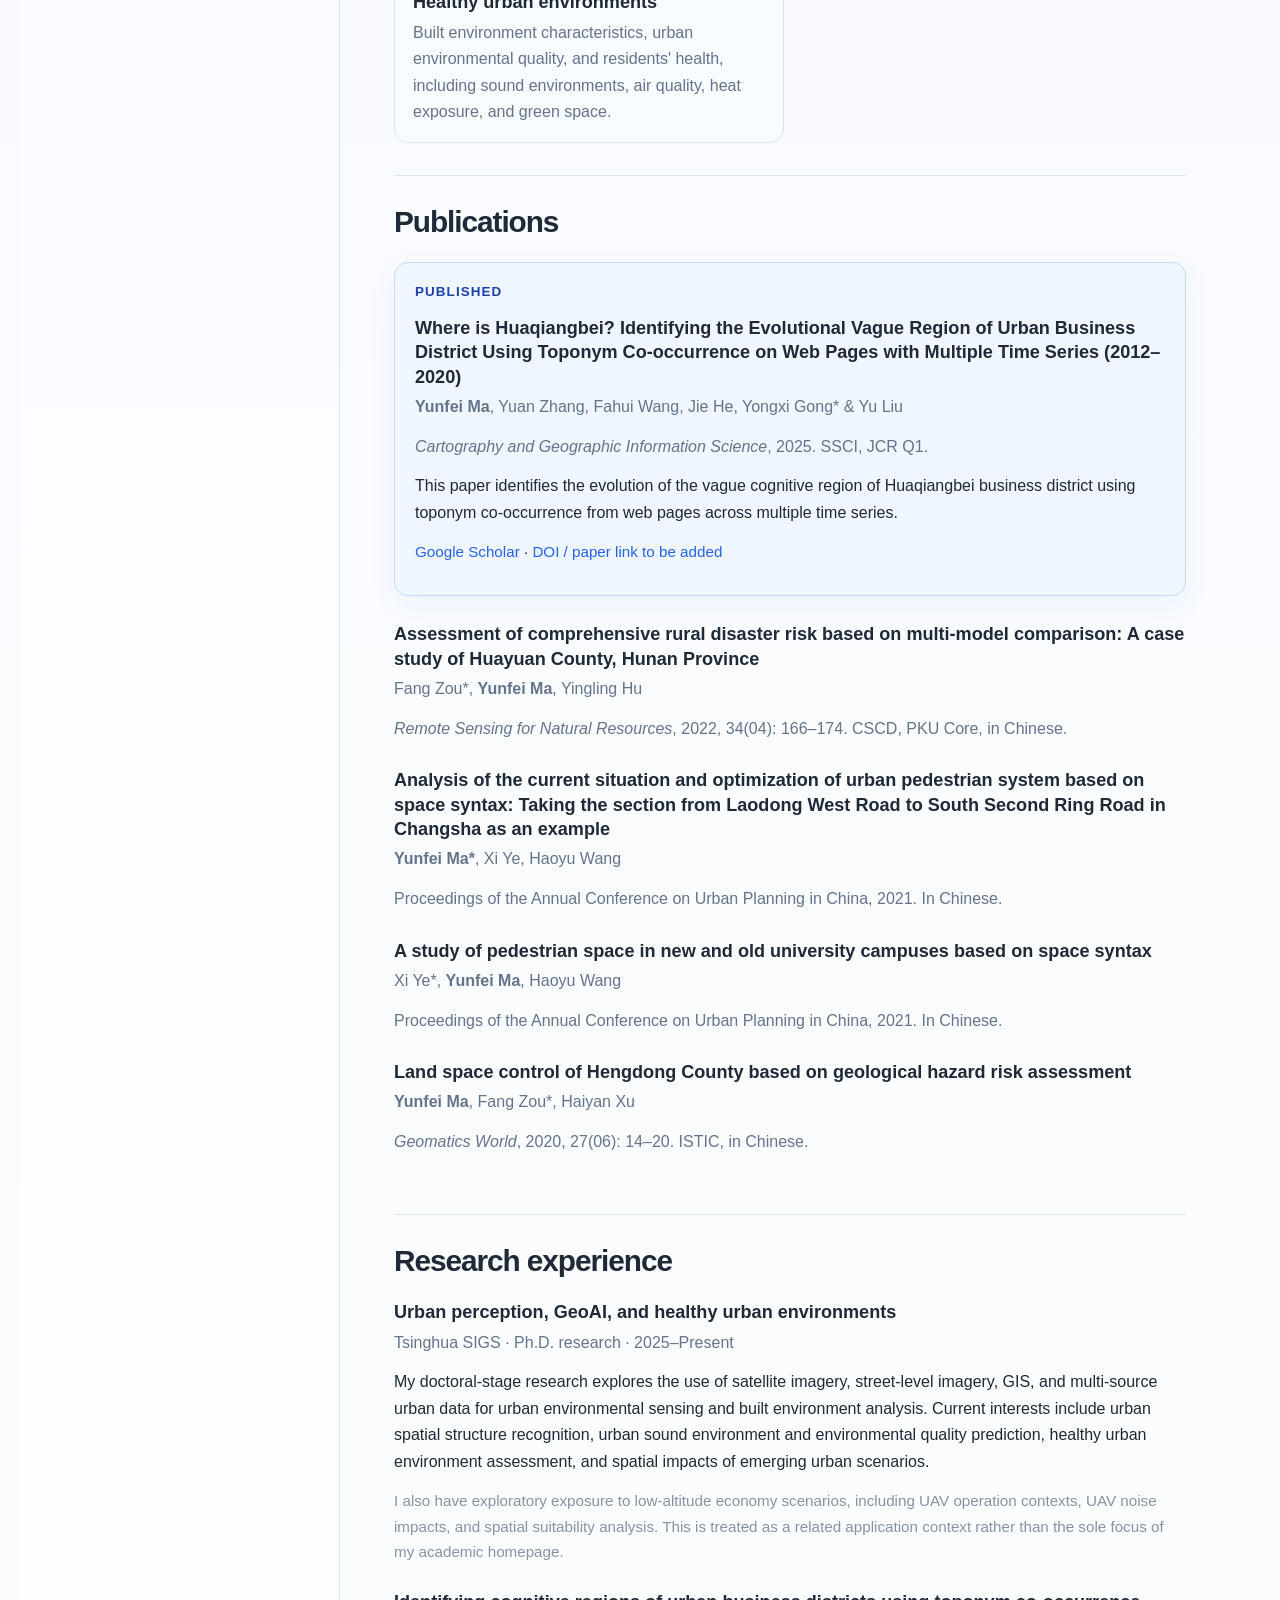
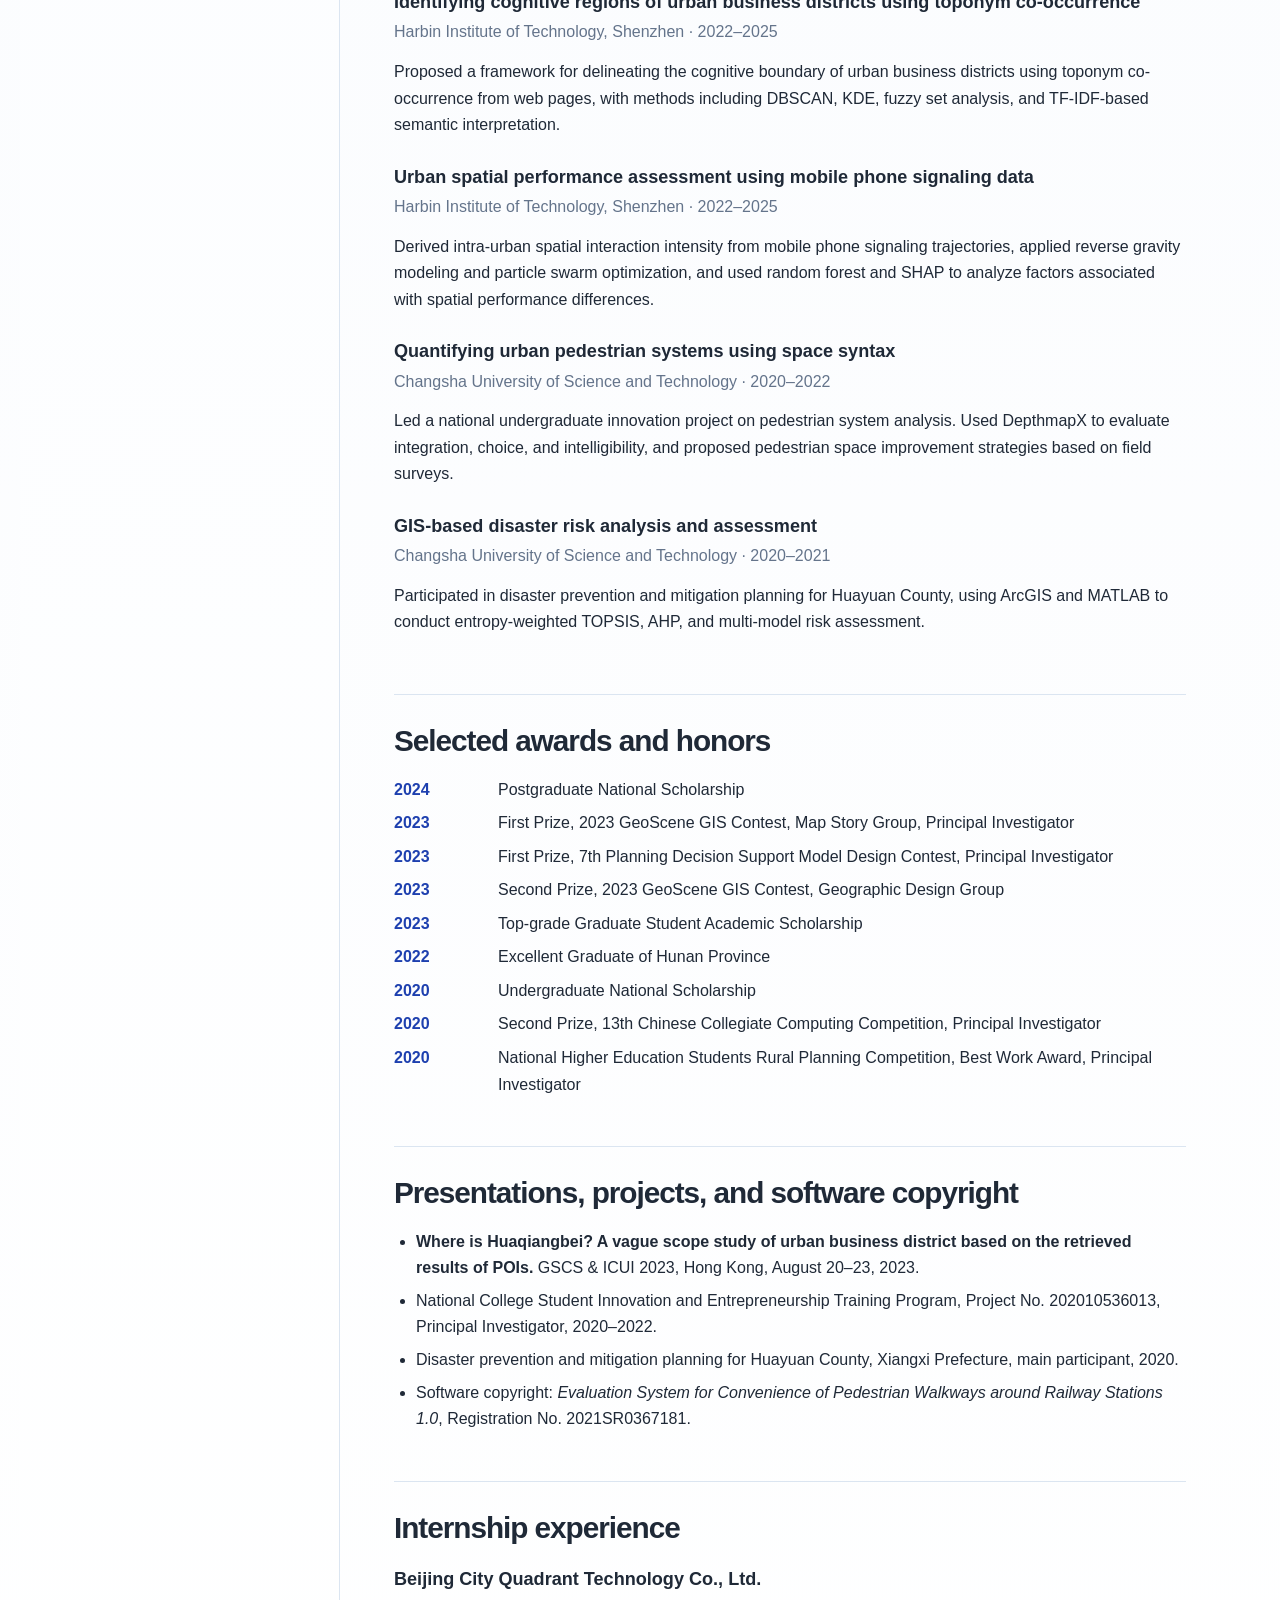
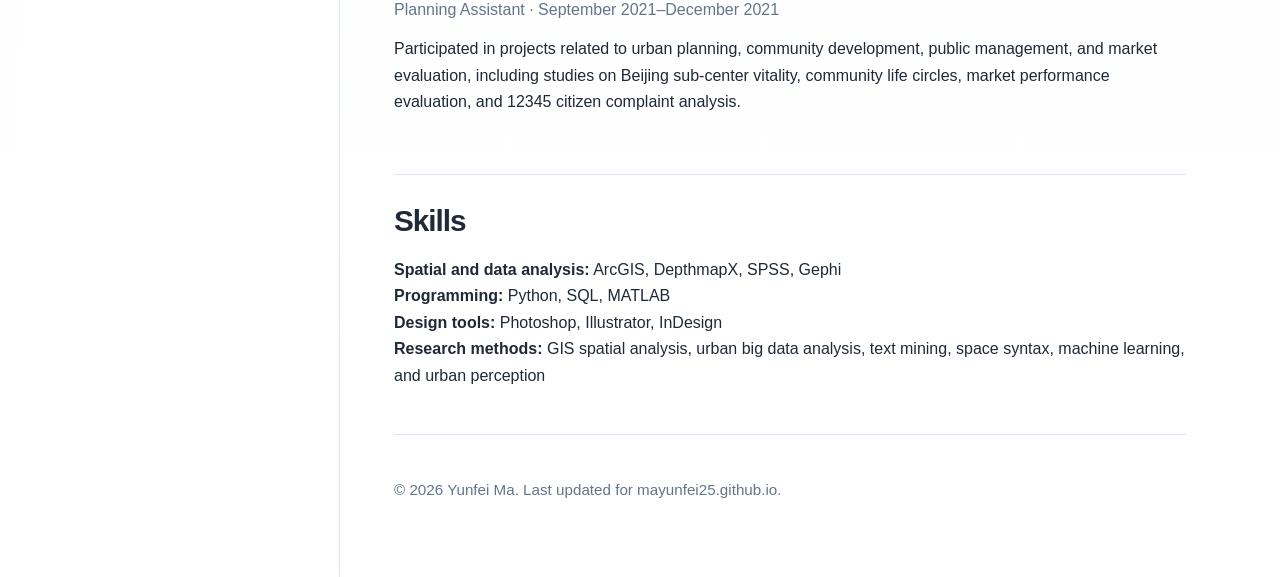
==== commit 8385b073: "Add files via upload" ====
--- a/index.html
+++ b/index.html
@@ -30,14 +30,10 @@
 
         <ul class="profile-list">
           <li>📍 Shenzhen, China</li>
-          <li>✉️ <a href="mailto:mayunfei25@mails.tsinghua.edu.cn">mayunfei25@mails.tsinghua.edu.cn</a></li>
-          <li>🌐 <a href="https://mayunfei25.github.io/">mayunfei25.github.io</a></li>
+          <li>✉️ <a href="mailto:mayunfei25@mails.tsinghua.edu.cn" title="mayunfei25@mails.tsinghua.edu.cn">Email</a></li>
           <li>🔗 <a href="https://scholar.google.com/citations?hl=en&user=dMgCi0IAAAAJ">Google Scholar</a></li>
           <li>💻 <a href="https://github.com/mayunfei25">GitHub</a></li>
-          <li>中文 <a href="zh.html">中文主页</a></li>
         </ul>
-
-        <p class="photo-note">Open <code>?edit=1</code> to adjust the portrait crop.</p>
       </div>
     </aside>
 
--- a/styles.css
+++ b/styles.css
@@ -13,7 +13,15 @@
   --blue-line: #bfdbfe;
   --blue-ink: #1e40af;
   --shadow: 0 16px 42px rgba(30, 64, 175, 0.07);
-  --max-width: 1200px;
+  --max-width: 1240px;
+
+  /* Easy layout controls: change only these numbers if you want to tune the page. */
+  --sidebar-width: 320px;
+  --content-width: 900px;
+  --sidebar-list-width: 210px;
+  --hero-title-size: clamp(2.55rem, 5vw, 4.25rem);
+  --cn-hero-title-size: clamp(2.05rem, 3.25vw, 2.8rem);
+  --body-line-height: 1.66;
 
   /*
     Portrait crop variables.
@@ -42,7 +50,7 @@
   font-family: Inter, -apple-system, BlinkMacSystemFont, "Segoe UI", Roboto, "Helvetica Neue",
     Arial, "PingFang SC", "Microsoft YaHei", sans-serif;
   font-size: 16px;
-  line-height: 1.66;
+  line-height: var(--body-line-height);
 }
 
 a {
@@ -68,7 +76,7 @@
   max-width: var(--max-width);
   margin: 0 auto;
   display: grid;
-  grid-template-columns: 300px minmax(0, 1fr);
+  grid-template-columns: var(--sidebar-width) minmax(0, 1fr);
   min-height: 100vh;
 }
 
@@ -191,13 +199,19 @@
   padding: 0;
   margin: 0;
   text-align: left;
-  display: inline-block;
-  word-break: break-word;
+  display: block;
+  width: 100%;
+  max-width: var(--sidebar-list-width);
+  margin: 0 auto;
 }
 
 .profile-list li {
   margin: 8px 0;
   color: var(--muted);
+}
+
+.profile-list a {
+  overflow-wrap: anywhere;
 }
 
 .photo-note {
@@ -210,7 +224,7 @@
 
 .content {
   padding: 38px 54px 60px;
-  max-width: 900px;
+  max-width: var(--content-width);
 }
 
 .topnav {
@@ -580,3 +594,109 @@
 .compact-list li {
   margin: 6px 0;
 }
+
+
+/* Chinese layout refinements: use CJK-first fonts and avoid English-style oversized headings. */
+body.zh {
+  font-family: -apple-system, BlinkMacSystemFont, "PingFang SC", "Hiragino Sans GB",
+    "Microsoft YaHei", "Noto Sans CJK SC", "Noto Sans SC", Arial, sans-serif;
+  line-height: 1.78;
+}
+
+.zh .content {
+  max-width: 920px;
+}
+
+.zh .profile h1,
+.zh .section h2,
+.zh .intro-section h2 {
+  letter-spacing: 0;
+}
+
+.zh .profile h1 {
+  font-size: 1.92rem;
+}
+
+.zh .intro-section h2 {
+  max-width: 820px;
+  font-size: var(--cn-hero-title-size);
+  line-height: 1.16;
+  font-weight: 800;
+  margin-bottom: 20px;
+}
+
+.zh .section h2 {
+  font-size: 1.72rem;
+  line-height: 1.28;
+  font-weight: 800;
+}
+
+.zh .section h3 {
+  font-size: 1.08rem;
+  line-height: 1.45;
+}
+
+.zh .section p {
+  line-height: 1.82;
+}
+
+.zh .profile-list {
+  display: block;
+  width: 100%;
+  max-width: var(--sidebar-list-width);
+  margin: 0 auto;
+  font-size: 0.94rem;
+  line-height: 1.65;
+}
+
+.zh .profile-list a {
+  overflow-wrap: anywhere;
+}
+
+.zh .language-switch {
+  justify-content: flex-start;
+  gap: 6px;
+}
+
+.zh .topnav {
+  box-shadow: 0 10px 30px rgba(30, 64, 175, 0.055);
+}
+
+.zh .topnav a {
+  font-size: 0.92rem;
+  padding: 7px 13px;
+}
+
+.zh .interests-line {
+  margin-top: 2px;
+}
+
+.zh .research-grid {
+  grid-template-columns: repeat(3, minmax(0, 1fr));
+}
+
+.zh .research-grid article {
+  padding: 16px 16px;
+}
+
+.zh .publication.featured h3 {
+  line-height: 1.45;
+}
+
+@media (max-width: 1100px) {
+  .zh .research-grid {
+    grid-template-columns: 1fr;
+  }
+}
+
+@media (max-width: 880px) {
+  .zh .intro-section h2 {
+    font-size: clamp(1.85rem, 9vw, 2.35rem);
+  }
+  .zh .language-switch {
+    justify-content: center;
+  }
+}
+
+/* Hide public edit hints; crop editor still opens with ?edit=1. */
+.photo-note { display: none !important; }
